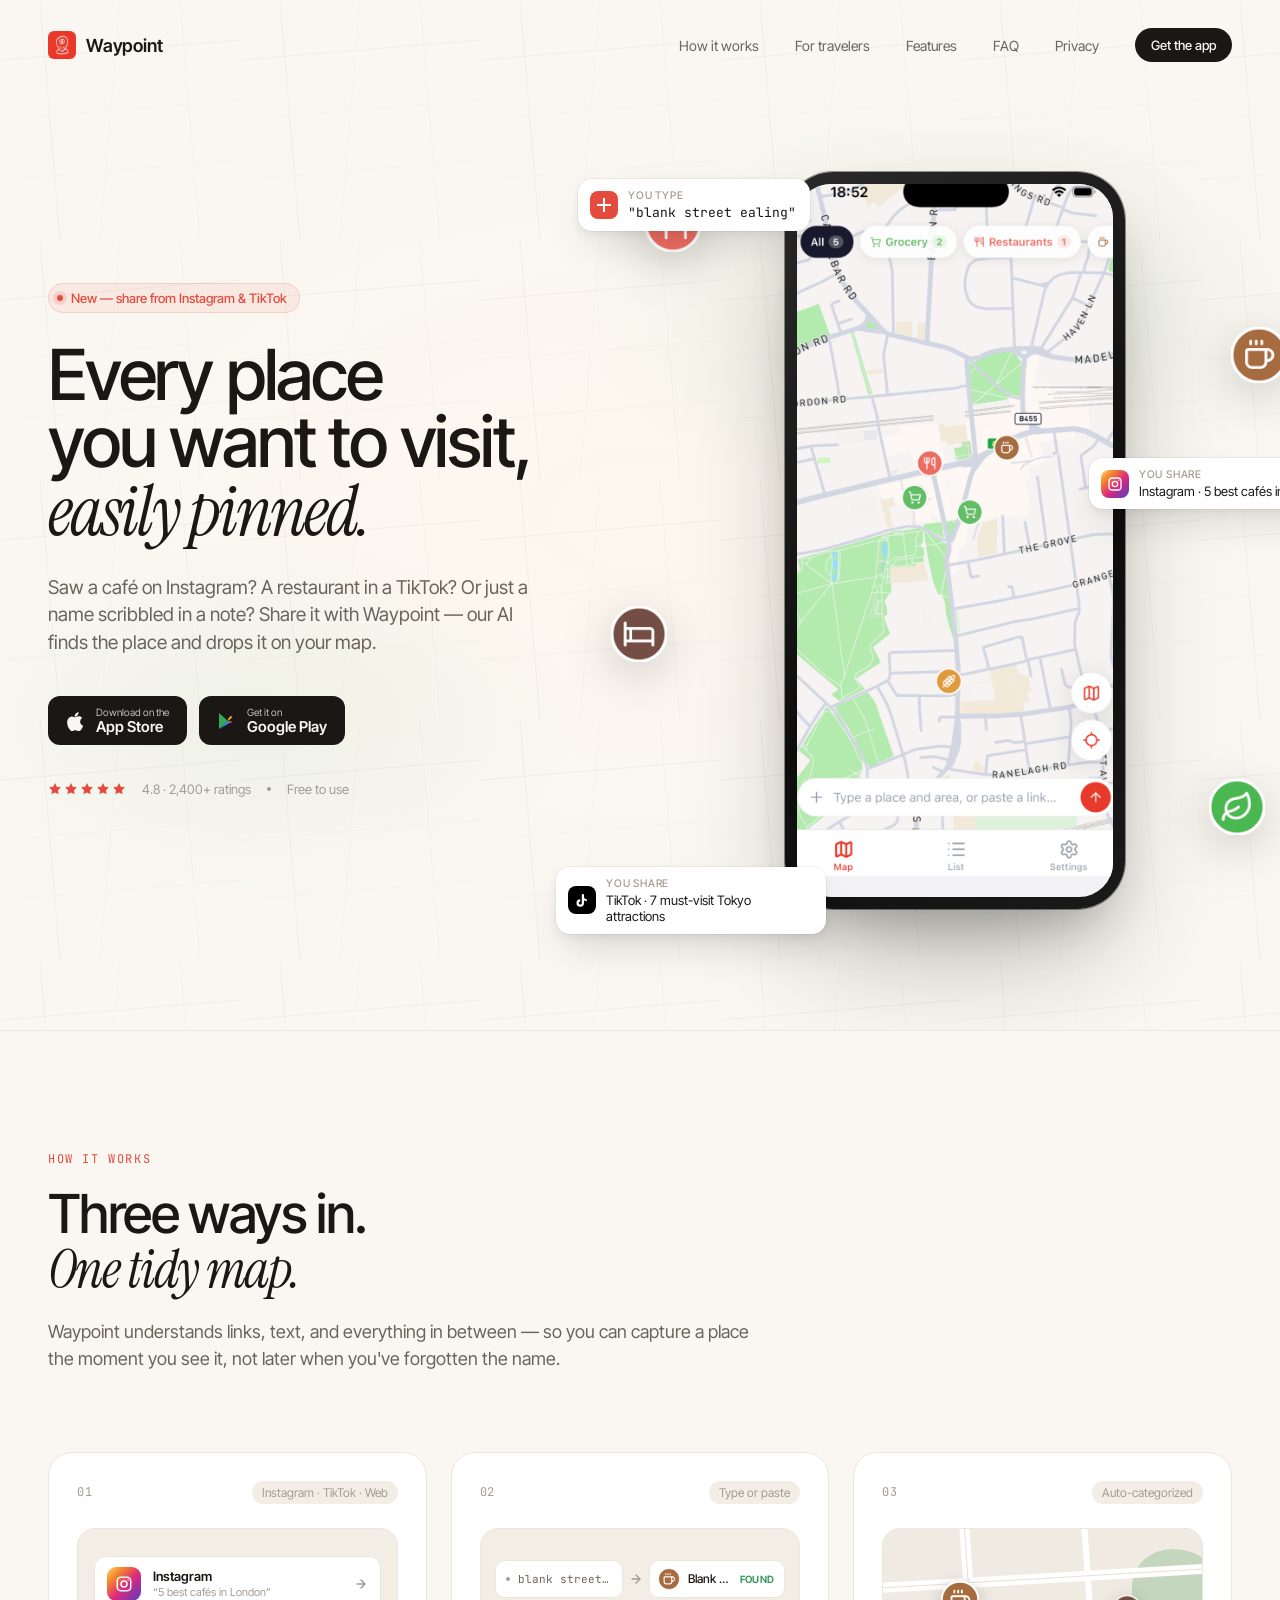
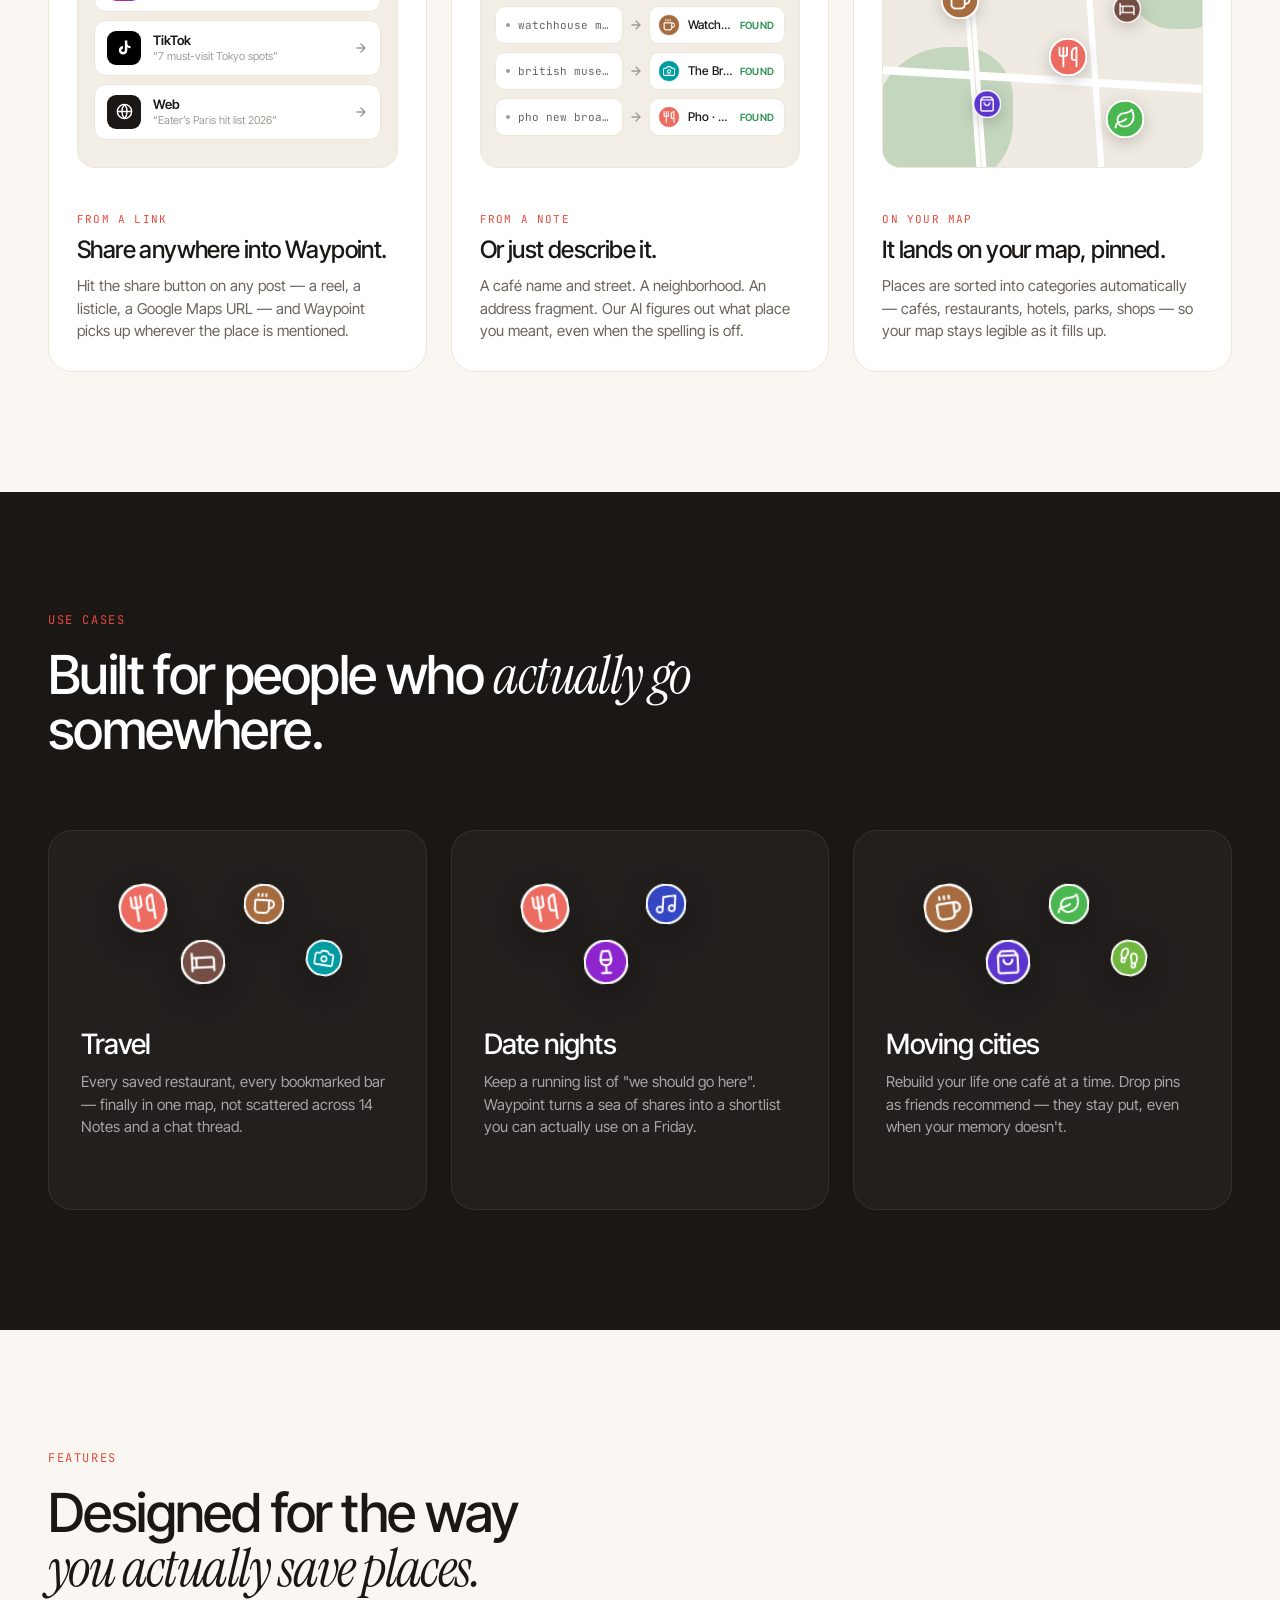
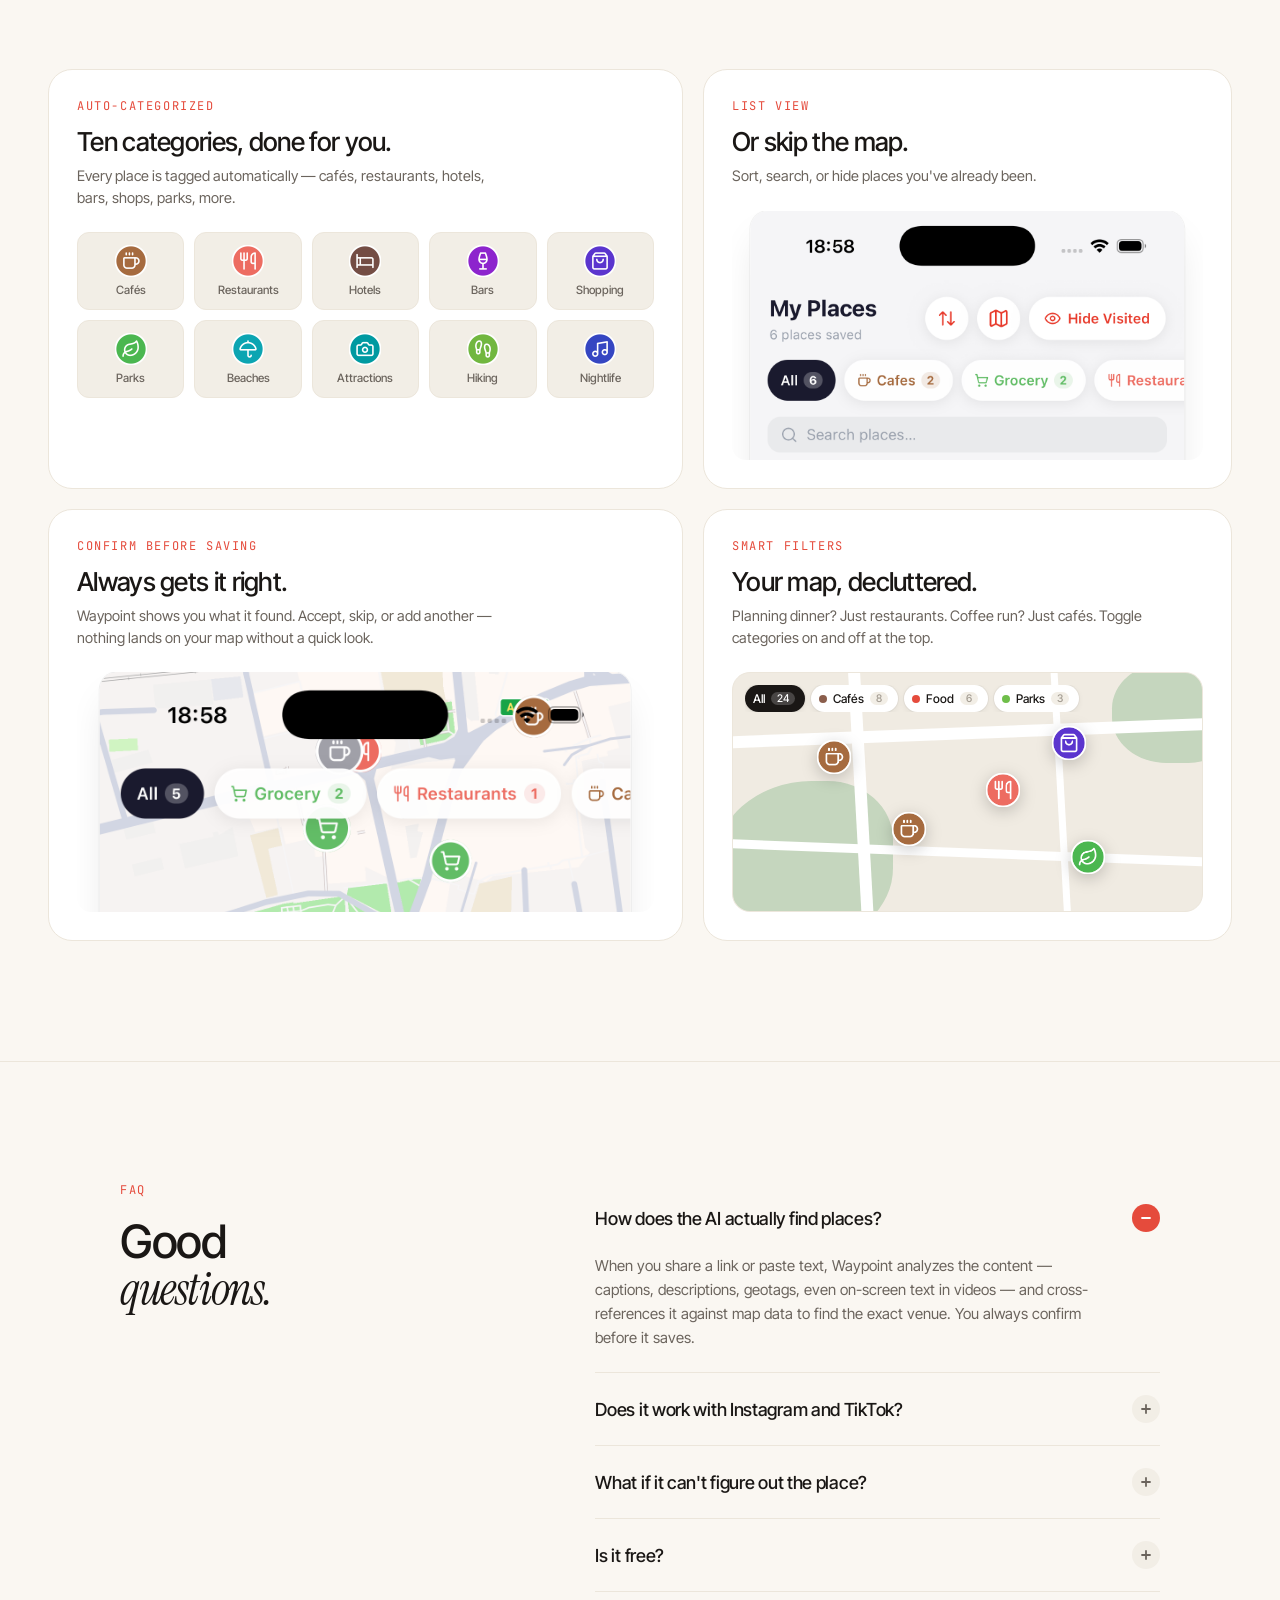
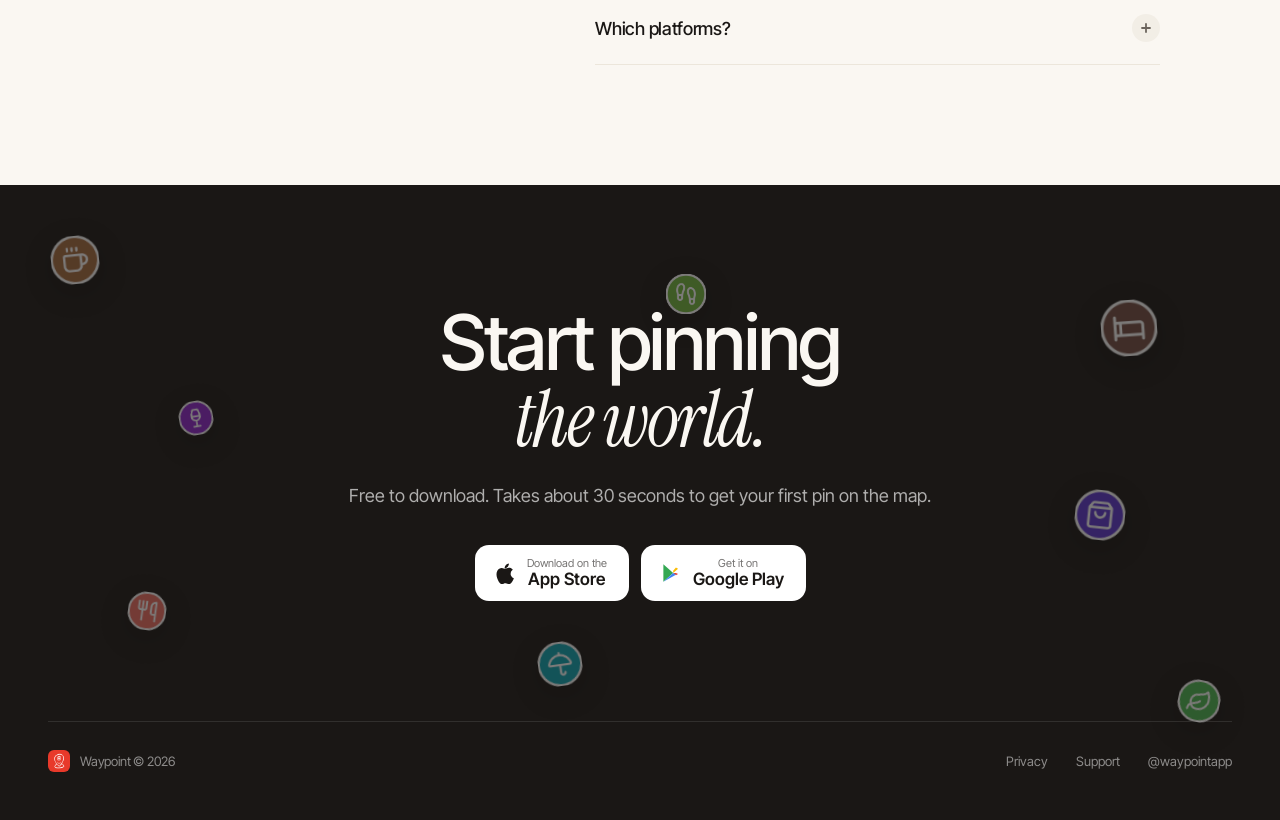
==== index.html @ 32dcdcd2 "Build Waypoint marketing site + privacy policy Static HTML/CSS recreation of the Claude Design mocku" ====
<!doctype html>
<html lang="en">
<head>
<meta charset="utf-8"/>
<meta name="viewport" content="width=device-width, initial-scale=1, viewport-fit=cover"/>
<title>Waypoint — Every place you want to visit, easily pinned.</title>
<meta name="description" content="Saw a café on Instagram? A restaurant in a TikTok? Or just a name in a note? Share it with Waypoint — our AI finds the place and drops it on your map."/>
<link rel="icon" href="/assets/logo.png"/>
<link rel="preconnect" href="https://fonts.googleapis.com">
<link rel="preconnect" href="https://fonts.gstatic.com" crossorigin>
<link href="https://fonts.googleapis.com/css2?family=Inter+Tight:wght@400;500;600;700&family=Instrument+Serif:ital@0;1&family=JetBrains+Mono:wght@400;500&display=swap" rel="stylesheet">
<link rel="stylesheet" href="/styles.css"/>
</head>
<body>

<!-- ══════════════════════ HERO ══════════════════════ -->
<section class="hero">
  <div class="map-backdrop">
    <svg width="100%" height="100%">
      <defs>
        <pattern id="roads" x="0" y="0" width="240" height="240" patternUnits="userSpaceOnUse">
          <path d="M0 60 L240 40" stroke="#c9c2b8" stroke-width="1" fill="none"/>
          <path d="M40 0 L60 240" stroke="#c9c2b8" stroke-width="1" fill="none"/>
          <path d="M0 180 L240 160" stroke="#d4cdc2" stroke-width="0.8" fill="none"/>
          <path d="M180 0 L200 240" stroke="#d4cdc2" stroke-width="0.8" fill="none"/>
          <path d="M0 120 L240 100" stroke="#d4cdc2" stroke-width="0.6" fill="none"/>
          <path d="M120 0 L100 240" stroke="#d4cdc2" stroke-width="0.6" fill="none"/>
        </pattern>
      </defs>
      <rect width="100%" height="100%" fill="url(#roads)"/>
    </svg>
  </div>

  <!-- Nav -->
  <nav class="nav">
    <a class="brand" href="/">
      <img src="/assets/logo.png" alt="Waypoint"/>
      <span>Waypoint</span>
    </a>
    <div class="nav-links">
      <a href="#how">How it works</a>
      <a href="#uses">For travelers</a>
      <a href="#features">Features</a>
      <a href="#faq">FAQ</a>
      <a href="/privacy">Privacy</a>
      <a href="#download" class="nav-cta">Get the app</a>
    </div>
    <a href="#download" class="nav-cta mobile-cta">Get the app</a>
  </nav>

  <!-- Hero content -->
  <div class="hero-grid">
    <!-- Left: headline -->
    <div>
      <div class="badge">
        <span class="pulse"></span>
        New — share from Instagram &amp; TikTok
      </div>
      <h1>
        Every place<br/>
        you want to visit, <span class="serif">easily pinned.</span>
      </h1>
      <p class="lede">
        Saw a café on Instagram? A restaurant in a TikTok? Or just a name scribbled in a note?
        Share it with Waypoint — our AI finds the place and drops it on your map.
      </p>
      <div class="store-btns">
        <a href="#download" class="store-btn">
          <svg width="22" height="22" viewBox="0 0 22 22" fill="currentColor"><path d="M16.2 11.5c0-2.3 1.9-3.4 2-3.4-1.1-1.6-2.8-1.8-3.4-1.8-1.4-.1-2.8.9-3.6.9-.7 0-1.9-.8-3.2-.8-1.6 0-3.1 1-4 2.5-1.7 3-.4 7.4 1.2 9.8.8 1.2 1.8 2.5 3.1 2.4 1.2-.1 1.7-.8 3.2-.8 1.5 0 1.9.8 3.2.8 1.3 0 2.2-1.2 3-2.4.7-1 1.2-2 1.4-2.9-2.1-.8-2.9-3.1-2.9-3.3zm-2.6-6.2c.6-.8 1.1-1.9 1-3-1 0-2.2.7-2.9 1.5-.6.7-1.2 1.8-1 2.9 1.1.1 2.2-.6 2.9-1.4z"/></svg>
          <div class="sb-stack"><span class="sb-top">Download on the</span><span class="sb-main">App Store</span></div>
        </a>
        <a href="#download" class="store-btn">
          <svg width="22" height="22" viewBox="0 0 22 22"><path d="M4 3v16l9-8-9-8z" fill="#34A853"/><path d="M13 11l4.5-4-2-1.1L13 9v2z" fill="#FBBC04"/><path d="M13 11l2.5 2L17.5 12l-2-1-2.5 0z" fill="#EA4335"/><path d="M13 11l-9 8 11.5-6.5L13 11z" fill="#4285F4"/></svg>
          <div class="sb-stack"><span class="sb-top">Get it on</span><span class="sb-main">Google Play</span></div>
        </a>
      </div>
      <div class="rating-row">
        <span class="stars">
          <svg width="14" height="14" viewBox="0 0 14 14"><path d="M7 1l1.8 3.7 4.1.6-3 2.9.7 4.1L7 10.4l-3.6 1.9.7-4.1-3-2.9 4.1-.6L7 1z" fill="var(--primary)"/></svg>
          <svg width="14" height="14" viewBox="0 0 14 14"><path d="M7 1l1.8 3.7 4.1.6-3 2.9.7 4.1L7 10.4l-3.6 1.9.7-4.1-3-2.9 4.1-.6L7 1z" fill="var(--primary)"/></svg>
          <svg width="14" height="14" viewBox="0 0 14 14"><path d="M7 1l1.8 3.7 4.1.6-3 2.9.7 4.1L7 10.4l-3.6 1.9.7-4.1-3-2.9 4.1-.6L7 1z" fill="var(--primary)"/></svg>
          <svg width="14" height="14" viewBox="0 0 14 14"><path d="M7 1l1.8 3.7 4.1.6-3 2.9.7 4.1L7 10.4l-3.6 1.9.7-4.1-3-2.9 4.1-.6L7 1z" fill="var(--primary)"/></svg>
          <svg width="14" height="14" viewBox="0 0 14 14"><path d="M7 1l1.8 3.7 4.1.6-3 2.9.7 4.1L7 10.4l-3.6 1.9.7-4.1-3-2.9 4.1-.6L7 1z" fill="var(--primary)"/></svg>
        </span>
        <span>4.8 · 2,400+ ratings</span>
        <span class="dot"></span>
        <span>Free to use</span>
      </div>
    </div>

    <!-- Right: phone -->
    <div class="hero-phone-wrap">
      <!-- Floating markers -->
      <div class="float-pin" style="top:8%; left:-6%; animation: floatPin 6s ease-in-out 0s infinite;"><img src="/assets/markers/marker_restaurant.png" alt=""/></div>
      <div class="float-pin" style="top:24%; right:-10%; animation: floatPin 6s ease-in-out 0.4s infinite;"><img src="/assets/markers/marker_cafe.png" alt=""/></div>
      <div class="float-pin" style="top:58%; left:-12%; animation: floatPin 6s ease-in-out 0.8s infinite;"><img src="/assets/markers/marker_hotel.png" alt=""/></div>
      <div class="float-pin" style="bottom:14%; right:-6%; animation: floatPin 6s ease-in-out 1.2s infinite;"><img src="/assets/markers/marker_park.png" alt=""/></div>

      <!-- Phone -->
      <div class="phone" style="width:340px; height:737px;">
        <div class="phone-screen">
          <img src="/assets/app_map.png" alt="Waypoint map screen"/>
        </div>
      </div>

      <!-- Input callouts -->
      <div class="input-callout mono input-callout-type" style="top:6%; left:-18%;">
        <div class="callout-icon ic-type">
          <svg width="14" height="14" viewBox="0 0 14 14"><path d="M7 0v14M0 7h14" stroke="#fff" stroke-width="2"/></svg>
        </div>
        <div>
          <div class="callout-label">You type</div>
          <div class="callout-text">"blank street ealing"</div>
        </div>
      </div>

      <div class="input-callout input-callout-instagram" style="top:40%; right:-20%;">
        <div class="callout-icon ic-instagram">
          <svg width="16" height="16" viewBox="0 0 24 24" fill="none" stroke="#fff" stroke-width="2"><rect x="3" y="3" width="18" height="18" rx="5"/><circle cx="12" cy="12" r="4"/><circle cx="17.5" cy="6.5" r="1" fill="#fff" stroke="none"/></svg>
        </div>
        <div>
          <div class="callout-label">You share</div>
          <div class="callout-text">Instagram · 5 best cafés in London</div>
        </div>
      </div>

      <div class="input-callout input-callout-tiktok" style="bottom:2%; left:-22%;">
        <div class="callout-icon ic-tiktok">
          <svg width="15" height="15" viewBox="0 0 24 24"><path d="M16 2v3.5a4.5 4.5 0 004.5 4.5V13a7.5 7.5 0 01-4.5-1.5V16a6 6 0 11-6-6v3.5a2.5 2.5 0 102.5 2.5V2H16z" fill="#fff"/></svg>
        </div>
        <div>
          <div class="callout-label">You share</div>
          <div class="callout-text">TikTok · 7 must-visit Tokyo attractions</div>
        </div>
      </div>
    </div>
  </div>
</section>

<!-- ══════════════════════ HOW IT WORKS ══════════════════════ -->
<section id="how" class="section-pad" style="border-top:1px solid var(--line);">
  <div class="section-inner">
    <div class="section-head">
      <div class="eyebrow">How it works</div>
      <h2 class="section-h2">Three ways in.<br/><span class="serif">One tidy map.</span></h2>
      <p class="section-sub">Waypoint understands links, text, and everything in between — so you can capture a place the moment you see it, not later when you've forgotten the name.</p>
    </div>

    <div class="grid-3" style="margin-top:80px;">
      <!-- Step 1: share -->
      <div class="step-card">
        <div class="step-top">
          <span class="step-n">01</span>
          <span class="step-tag">Instagram · TikTok · Web</span>
        </div>
        <div class="step-visual">
          <div class="visual-box">
            <div class="share-row">
              <div class="share-icon ic-instagram"><svg width="18" height="18" viewBox="0 0 24 24" fill="none" stroke="#fff" stroke-width="2"><rect x="3" y="3" width="18" height="18" rx="5"/><circle cx="12" cy="12" r="4"/><circle cx="17.5" cy="6.5" r="1" fill="#fff" stroke="none"/></svg></div>
              <div style="flex:1; min-width:0;"><div class="share-name">Instagram</div><div class="share-sub">“5 best cafés in London”</div></div>
              <svg width="14" height="14" viewBox="0 0 14 14" fill="none"><path d="M3 7h8M7 3l4 4-4 4" stroke="var(--ink-3)" stroke-width="1.5" stroke-linecap="round" stroke-linejoin="round"/></svg>
            </div>
            <div class="share-row">
              <div class="share-icon ic-tiktok"><svg width="17" height="17" viewBox="0 0 24 24"><path d="M16 2v3.5a4.5 4.5 0 004.5 4.5V13a7.5 7.5 0 01-4.5-1.5V16a6 6 0 11-6-6v3.5a2.5 2.5 0 102.5 2.5V2H16z" fill="#fff"/></svg></div>
              <div style="flex:1; min-width:0;"><div class="share-name">TikTok</div><div class="share-sub">“7 must-visit Tokyo spots”</div></div>
              <svg width="14" height="14" viewBox="0 0 14 14" fill="none"><path d="M3 7h8M7 3l4 4-4 4" stroke="var(--ink-3)" stroke-width="1.5" stroke-linecap="round" stroke-linejoin="round"/></svg>
            </div>
            <div class="share-row">
              <div class="share-icon ic-web"><svg width="19" height="19" viewBox="0 0 24 24" fill="none" stroke="#fff" stroke-width="1.8"><circle cx="12" cy="12" r="9"/><path d="M3 12h18M12 3a14 14 0 010 18M12 3a14 14 0 000 18"/></svg></div>
              <div style="flex:1; min-width:0;"><div class="share-name">Web</div><div class="share-sub">“Eater’s Paris hit list 2026”</div></div>
              <svg width="14" height="14" viewBox="0 0 14 14" fill="none"><path d="M3 7h8M7 3l4 4-4 4" stroke="var(--ink-3)" stroke-width="1.5" stroke-linecap="round" stroke-linejoin="round"/></svg>
            </div>
          </div>
        </div>
        <div class="step-body">
          <div class="step-label">From a link</div>
          <h3>Share anywhere into Waypoint.</h3>
          <p>Hit the share button on any post — a reel, a listicle, a Google Maps URL — and Waypoint picks up wherever the place is mentioned.</p>
        </div>
      </div>

      <!-- Step 2: type -->
      <div class="step-card">
        <div class="step-top">
          <span class="step-n">02</span>
          <span class="step-tag">Type or paste</span>
        </div>
        <div class="step-visual">
          <div class="visual-box type-box">
            <div class="type-row">
              <div class="type-in"><span class="mini-dot"></span><span>blank street ealing</span></div>
              <div class="type-arrow"><svg width="10" height="10" viewBox="0 0 10 10"><path d="M1 5h8M5 1l4 4-4 4" stroke="currentColor" stroke-width="1.4" fill="none" stroke-linecap="round"/></svg></div>
              <div class="type-found"><img src="/assets/markers/marker_cafe.png" alt=""/><div class="match">Blank Street Coffee</div><span class="found-tag">Found</span></div>
            </div>
            <div class="type-row">
              <div class="type-in"><span class="mini-dot"></span><span>watchhouse mayfair</span></div>
              <div class="type-arrow"><svg width="10" height="10" viewBox="0 0 10 10"><path d="M1 5h8M5 1l4 4-4 4" stroke="currentColor" stroke-width="1.4" fill="none" stroke-linecap="round"/></svg></div>
              <div class="type-found"><img src="/assets/markers/marker_cafe.png" alt=""/><div class="match">Watchhouse · Mayfair</div><span class="found-tag">Found</span></div>
            </div>
            <div class="type-row">
              <div class="type-in"><span class="mini-dot"></span><span>british museum</span></div>
              <div class="type-arrow"><svg width="10" height="10" viewBox="0 0 10 10"><path d="M1 5h8M5 1l4 4-4 4" stroke="currentColor" stroke-width="1.4" fill="none" stroke-linecap="round"/></svg></div>
              <div class="type-found"><img src="/assets/markers/marker_attraction.png" alt=""/><div class="match">The British Museum</div><span class="found-tag">Found</span></div>
            </div>
            <div class="type-row">
              <div class="type-in"><span class="mini-dot"></span><span>pho new broadway</span></div>
              <div class="type-arrow"><svg width="10" height="10" viewBox="0 0 10 10"><path d="M1 5h8M5 1l4 4-4 4" stroke="currentColor" stroke-width="1.4" fill="none" stroke-linecap="round"/></svg></div>
              <div class="type-found"><img src="/assets/markers/marker_restaurant.png" alt=""/><div class="match">Pho · New Broadway</div><span class="found-tag">Found</span></div>
            </div>
          </div>
        </div>
        <div class="step-body">
          <div class="step-label">From a note</div>
          <h3>Or just describe it.</h3>
          <p>A café name and street. A neighborhood. An address fragment. Our AI figures out what place you meant, even when the spelling is off.</p>
        </div>
      </div>

      <!-- Step 3: map -->
      <div class="step-card">
        <div class="step-top">
          <span class="step-n">03</span>
          <span class="step-tag">Auto-categorized</span>
        </div>
        <div class="step-visual">
          <div class="mini-map">
            <div class="green-a"></div>
            <div class="green-b"></div>
            <svg width="100%" height="100%">
              <path d="M-20 60 L 320 40" stroke="#fff" stroke-width="10"/>
              <path d="M80 -20 L 100 260" stroke="#fff" stroke-width="10"/>
              <path d="M-20 140 L 320 160" stroke="#fff" stroke-width="8"/>
              <path d="M200 -20 L 220 260" stroke="#fff" stroke-width="6"/>
              <path d="M-20 60 L 320 40" stroke="#e8e1d4" stroke-width="1"/>
              <path d="M80 -20 L 100 260" stroke="#e8e1d4" stroke-width="1"/>
            </svg>
            <img class="pin" src="/assets/markers/marker_cafe.png" alt="" style="top:22%; left:18%; width:38px; height:38px;"/>
            <img class="pin" src="/assets/markers/marker_restaurant.png" alt="" style="top:46%; left:52%; width:38px; height:38px;"/>
            <img class="pin" src="/assets/markers/marker_shopping.png" alt="" style="top:68%; left:28%; width:28px; height:28px;"/>
            <img class="pin" src="/assets/markers/marker_hotel.png" alt="" style="top:28%; left:72%; width:28px; height:28px;"/>
            <img class="pin" src="/assets/markers/marker_park.png" alt="" style="top:72%; left:70%; width:38px; height:38px;"/>
          </div>
        </div>
        <div class="step-body">
          <div class="step-label">On your map</div>
          <h3>It lands on your map, pinned.</h3>
          <p>Places are sorted into categories automatically — cafés, restaurants, hotels, parks, shops — so your map stays legible as it fills up.</p>
        </div>
      </div>
    </div>
  </div>
</section>

<!-- ══════════════════════ USE CASES ══════════════════════ -->
<section id="uses" class="section-pad dark-section">
  <div class="section-inner">
    <div style="max-width:680px;">
      <div class="eyebrow">Use cases</div>
      <h2 class="section-h2">Built for people who <span class="serif">actually go</span> somewhere.</h2>
    </div>

    <div class="grid-3" style="margin-top:72px;">
      <div class="use-card">
        <div class="use-pins">
          <img src="/assets/markers/marker_restaurant.png" alt="" style="top:15%; left:12%; width:48px; height:48px; transform:rotate(-9deg);"/>
          <img src="/assets/markers/marker_hotel.png" alt="" style="top:55%; left:32%; width:44px; height:44px; transform:rotate(-3deg);"/>
          <img src="/assets/markers/marker_cafe.png" alt="" style="top:15%; left:52%; width:40px; height:40px; transform:rotate(3deg);"/>
          <img src="/assets/markers/marker_attraction.png" alt="" style="top:55%; left:72%; width:36px; height:36px; transform:rotate(9deg);"/>
        </div>
        <h3>Travel</h3>
        <p>Every saved restaurant, every bookmarked bar — finally in one map, not scattered across 14 Notes and a chat thread.</p>
      </div>

      <div class="use-card">
        <div class="use-pins">
          <img src="/assets/markers/marker_restaurant.png" alt="" style="top:15%; left:12%; width:48px; height:48px; transform:rotate(-9deg);"/>
          <img src="/assets/markers/marker_bar.png" alt="" style="top:55%; left:32%; width:44px; height:44px; transform:rotate(-3deg);"/>
          <img src="/assets/markers/marker_nightclub.png" alt="" style="top:15%; left:52%; width:40px; height:40px; transform:rotate(3deg);"/>
        </div>
        <h3>Date nights</h3>
        <p>Keep a running list of "we should go here". Waypoint turns a sea of shares into a shortlist you can actually use on a Friday.</p>
      </div>

      <div class="use-card">
        <div class="use-pins">
          <img src="/assets/markers/marker_cafe.png" alt="" style="top:15%; left:12%; width:48px; height:48px; transform:rotate(-9deg);"/>
          <img src="/assets/markers/marker_shopping.png" alt="" style="top:55%; left:32%; width:44px; height:44px; transform:rotate(-3deg);"/>
          <img src="/assets/markers/marker_park.png" alt="" style="top:15%; left:52%; width:40px; height:40px; transform:rotate(3deg);"/>
          <img src="/assets/markers/marker_hiking.png" alt="" style="top:55%; left:72%; width:36px; height:36px; transform:rotate(9deg);"/>
        </div>
        <h3>Moving cities</h3>
        <p>Rebuild your life one café at a time. Drop pins as friends recommend — they stay put, even when your memory doesn't.</p>
      </div>
    </div>
  </div>
</section>

<!-- ══════════════════════ FEATURES ══════════════════════ -->
<section id="features" class="section-pad">
  <div class="section-inner">
    <div class="section-head">
      <div class="eyebrow">Features</div>
      <h2 class="section-h2">Designed for the way<br/><span class="serif">you actually save places.</span></h2>
    </div>

    <div class="grid-2" style="margin-top:72px;">
      <!-- Categories -->
      <div class="feature-tile">
        <div class="eyebrow">Auto-categorized</div>
        <h3>Ten categories, done for you.</h3>
        <p>Every place is tagged automatically — cafés, restaurants, hotels, bars, shops, parks, more.</p>
        <div class="category-grid">
          <div class="cat-cell"><img src="/assets/markers/marker_cafe.png" alt=""/><span>Cafés</span></div>
          <div class="cat-cell"><img src="/assets/markers/marker_restaurant.png" alt=""/><span>Restaurants</span></div>
          <div class="cat-cell"><img src="/assets/markers/marker_hotel.png" alt=""/><span>Hotels</span></div>
          <div class="cat-cell"><img src="/assets/markers/marker_bar.png" alt=""/><span>Bars</span></div>
          <div class="cat-cell"><img src="/assets/markers/marker_shopping.png" alt=""/><span>Shopping</span></div>
          <div class="cat-cell"><img src="/assets/markers/marker_park.png" alt=""/><span>Parks</span></div>
          <div class="cat-cell"><img src="/assets/markers/marker_beach.png" alt=""/><span>Beaches</span></div>
          <div class="cat-cell"><img src="/assets/markers/marker_attraction.png" alt=""/><span>Attractions</span></div>
          <div class="cat-cell"><img src="/assets/markers/marker_hiking.png" alt=""/><span>Hiking</span></div>
          <div class="cat-cell"><img src="/assets/markers/marker_nightclub.png" alt=""/><span>Nightlife</span></div>
        </div>
      </div>

      <!-- List view -->
      <div class="feature-tile">
        <div class="eyebrow">List view</div>
        <h3>Or skip the map.</h3>
        <p>Sort, search, or hide places you've already been.</p>
        <div class="shot-wrap"><img src="/assets/app_list.png" alt="Waypoint list view"/></div>
      </div>

      <!-- Results -->
      <div class="feature-tile">
        <div class="eyebrow">Confirm before saving</div>
        <h3>Always gets it right.</h3>
        <p>Waypoint shows you what it found. Accept, skip, or add another — nothing lands on your map without a quick look.</p>
        <div class="shot-wrap"><img src="/assets/app_results.png" alt="Waypoint results confirmation"/></div>
      </div>

      <!-- Filters on map -->
      <div class="feature-tile">
        <div class="eyebrow">Smart filters</div>
        <h3>Your map, decluttered.</h3>
        <p>Planning dinner? Just restaurants. Coffee run? Just cafés. Toggle categories on and off at the top.</p>
        <div class="filter-map">
          <div class="green-a"></div>
          <div class="green-b"></div>
          <svg width="100%" height="100%">
            <path d="M-20 70 L 500 50" stroke="#fff" stroke-width="12"/>
            <path d="M120 -20 L 140 340" stroke="#fff" stroke-width="12"/>
            <path d="M-20 170 L 500 190" stroke="#fff" stroke-width="9"/>
            <path d="M320 -20 L 340 340" stroke="#fff" stroke-width="7"/>
          </svg>
          <img class="pin" src="/assets/markers/marker_cafe.png" alt="" style="top:28%; left:18%;"/>
          <img class="pin" src="/assets/markers/marker_restaurant.png" alt="" style="top:42%; left:54%;"/>
          <img class="pin" src="/assets/markers/marker_cafe.png" alt="" style="top:58%; left:34%;"/>
          <img class="pin" src="/assets/markers/marker_park.png" alt="" style="top:70%; left:72%;"/>
          <img class="pin" src="/assets/markers/marker_shopping.png" alt="" style="top:22%; left:68%;"/>
          <div class="filter-chips">
            <div class="chip active"><span>All</span><span class="count">24</span></div>
            <div class="chip"><span class="swatch" style="background:#8B5E4C;"></span><span>Cafés</span><span class="count">8</span></div>
            <div class="chip"><span class="swatch" style="background:#E54B3C;"></span><span>Food</span><span class="count">6</span></div>
            <div class="chip"><span class="swatch" style="background:#6FBE4A;"></span><span>Parks</span><span class="count">3</span></div>
          </div>
        </div>
      </div>
    </div>
  </div>
</section>

<!-- ══════════════════════ FAQ ══════════════════════ -->
<section id="faq" class="section-pad" style="border-top:1px solid var(--line);">
  <div class="faq-grid">
    <div>
      <div class="eyebrow">FAQ</div>
      <h2 class="section-h2">Good<br/><span class="serif">questions.</span></h2>
    </div>
    <div>
      <div class="faq-item open">
        <button class="faq-q">
          <span>How does the AI actually find places?</span>
          <span class="faq-toggle"><svg width="12" height="12" viewBox="0 0 12 12"><path d="M2 6h8" stroke="currentColor" stroke-width="1.8" stroke-linecap="round"/><path class="plus-v" d="M6 2v8" stroke="currentColor" stroke-width="1.8" stroke-linecap="round"/></svg></span>
        </button>
        <p class="faq-a">When you share a link or paste text, Waypoint analyzes the content — captions, descriptions, geotags, even on-screen text in videos — and cross-references it against map data to find the exact venue. You always confirm before it saves.</p>
      </div>
      <div class="faq-item">
        <button class="faq-q">
          <span>Does it work with Instagram and TikTok?</span>
          <span class="faq-toggle"><svg width="12" height="12" viewBox="0 0 12 12"><path d="M2 6h8" stroke="currentColor" stroke-width="1.8" stroke-linecap="round"/><path class="plus-v" d="M6 2v8" stroke="currentColor" stroke-width="1.8" stroke-linecap="round"/></svg></span>
        </button>
        <p class="faq-a">Yes. Share any post, reel, or TikTok directly into Waypoint from the native share sheet. We also support Google Maps links, Apple Maps links, and plain web URLs.</p>
      </div>
      <div class="faq-item">
        <button class="faq-q">
          <span>What if it can't figure out the place?</span>
          <span class="faq-toggle"><svg width="12" height="12" viewBox="0 0 12 12"><path d="M2 6h8" stroke="currentColor" stroke-width="1.8" stroke-linecap="round"/><path class="plus-v" d="M6 2v8" stroke="currentColor" stroke-width="1.8" stroke-linecap="round"/></svg></span>
        </button>
        <p class="faq-a">If Waypoint isn't sure, it'll show you its best guesses side by side — you pick the right one, or add a hint (neighborhood, city) and try again.</p>
      </div>
      <div class="faq-item">
        <button class="faq-q">
          <span>Is it free?</span>
          <span class="faq-toggle"><svg width="12" height="12" viewBox="0 0 12 12"><path d="M2 6h8" stroke="currentColor" stroke-width="1.8" stroke-linecap="round"/><path class="plus-v" d="M6 2v8" stroke="currentColor" stroke-width="1.8" stroke-linecap="round"/></svg></span>
        </button>
        <p class="faq-a">Waypoint is free for unlimited saved places. A Pro plan is coming for power users who want collaboration, trip planning, and offline access.</p>
      </div>
      <div class="faq-item">
        <button class="faq-q">
          <span>Which platforms?</span>
          <span class="faq-toggle"><svg width="12" height="12" viewBox="0 0 12 12"><path d="M2 6h8" stroke="currentColor" stroke-width="1.8" stroke-linecap="round"/><path class="plus-v" d="M6 2v8" stroke="currentColor" stroke-width="1.8" stroke-linecap="round"/></svg></span>
        </button>
        <p class="faq-a">iOS today, Android next. Waypoint syncs to iCloud so your places follow you between devices.</p>
      </div>
    </div>
  </div>
</section>

<!-- ══════════════════════ FOOTER CTA ══════════════════════ -->
<section id="download" class="footer-cta">
  <div class="pin-shower">
    <img src="/assets/markers/marker_cafe.png" alt="" style="top:8%; left:4%; width:48px; height:48px; opacity:0.85; transform:rotate(-6deg);"/>
    <img src="/assets/markers/marker_restaurant.png" alt="" style="top:64%; left:10%; width:38px; height:38px; opacity:0.85; transform:rotate(8deg);"/>
    <img src="/assets/markers/marker_hotel.png" alt="" style="top:18%; left:86%; width:56px; height:56px; opacity:0.85; transform:rotate(-4deg);"/>
    <img src="/assets/markers/marker_park.png" alt="" style="top:78%; left:92%; width:42px; height:42px; opacity:0.85; transform:rotate(12deg);"/>
    <img src="/assets/markers/marker_bar.png" alt="" style="top:34%; left:14%; width:34px; height:34px; opacity:0.85; transform:rotate(-10deg);"/>
    <img src="/assets/markers/marker_shopping.png" alt="" style="top:48%; left:84%; width:50px; height:50px; opacity:0.85; transform:rotate(6deg);"/>
    <img src="/assets/markers/marker_hiking.png" alt="" style="top:14%; left:52%; width:40px; height:40px; opacity:0.85; transform:rotate(0deg);"/>
    <img src="/assets/markers/marker_beach.png" alt="" style="top:72%; left:42%; width:44px; height:44px; opacity:0.85; transform:rotate(-8deg);"/>
  </div>

  <div class="footer-cta-inner">
    <h2 class="footer-h2">Start pinning<br/><span class="serif">the world.</span></h2>
    <p>Free to download. Takes about 30 seconds to get your first pin on the map.</p>
    <div class="store-btns">
      <a href="#" class="store-btn light">
        <svg width="24" height="24" viewBox="0 0 22 22" fill="currentColor"><path d="M16.2 11.5c0-2.3 1.9-3.4 2-3.4-1.1-1.6-2.8-1.8-3.4-1.8-1.4-.1-2.8.9-3.6.9-.7 0-1.9-.8-3.2-.8-1.6 0-3.1 1-4 2.5-1.7 3-.4 7.4 1.2 9.8.8 1.2 1.8 2.5 3.1 2.4 1.2-.1 1.7-.8 3.2-.8 1.5 0 1.9.8 3.2.8 1.3 0 2.2-1.2 3-2.4.7-1 1.2-2 1.4-2.9-2.1-.8-2.9-3.1-2.9-3.3zm-2.6-6.2c.6-.8 1.1-1.9 1-3-1 0-2.2.7-2.9 1.5-.6.7-1.2 1.8-1 2.9 1.1.1 2.2-.6 2.9-1.4z"/></svg>
        <div class="sb-stack"><span class="sb-top">Download on the</span><span class="sb-main">App Store</span></div>
      </a>
      <a href="#" class="store-btn light">
        <svg width="24" height="24" viewBox="0 0 22 22"><path d="M4 3v16l9-8-9-8z" fill="#34A853"/><path d="M13 11l4.5-4-2-1.1L13 9v2z" fill="#FBBC04"/><path d="M13 11l2.5 2L17.5 12l-2-1-2.5 0z" fill="#EA4335"/><path d="M13 11l-9 8 11.5-6.5L13 11z" fill="#4285F4"/></svg>
        <div class="sb-stack"><span class="sb-top">Get it on</span><span class="sb-main">Google Play</span></div>
      </a>
    </div>
  </div>

  <div class="footer-bottom">
    <a class="brand" href="/" style="color:inherit;">
      <img src="/assets/logo.png" alt="Waypoint"/>
      <span>Waypoint © 2026</span>
    </a>
    <div class="footer-links">
      <a href="/privacy">Privacy</a>
      <a href="mailto:hello@waypointmap.co">Support</a>
      <a href="https://instagram.com/waypointapp">@waypointapp</a>
    </div>
  </div>
</section>

<script>
  // FAQ accordion — toggle the .open class on the clicked item.
  document.querySelectorAll('.faq-q').forEach(function (btn) {
    btn.addEventListener('click', function () {
      btn.closest('.faq-item').classList.toggle('open');
    });
  });
</script>
</body>
</html>
---- styles.css ----
/* ============================================================
   Waypoint — shared styles
   Design tokens, layout, components, responsive layer.
   ============================================================ */

:root {
  --bg: #FAF7F2;
  --bg-soft: #F2EEE6;
  --ink: #1A1715;
  --ink-2: #6B645D;
  --ink-3: #A39C92;
  --line: #ECE6DB;
  --primary: #E54B3C;

  --font-ui: 'Inter Tight', -apple-system, system-ui, sans-serif;
  --font-serif: 'Instrument Serif', serif;
  --font-mono: 'JetBrains Mono', ui-monospace, monospace;
}

* { box-sizing: border-box; }

html, body {
  margin: 0;
  padding: 0;
  background: var(--bg);
  color: var(--ink);
}

body {
  font-family: var(--font-ui);
  -webkit-font-smoothing: antialiased;
  -moz-osx-font-smoothing: grayscale;
}

a { color: inherit; }
a:hover { opacity: 0.7; }

::selection { background: var(--primary); color: #fff; }

@keyframes floatPin {
  0%, 100% { transform: translateY(0); }
  50%      { transform: translateY(-8px); }
}

.serif {
  font-family: var(--font-serif);
  font-style: italic;
  font-weight: 400;
}

/* ── Nav ───────────────────────────────────── */
.nav {
  position: relative;
  z-index: 10;
  display: flex;
  align-items: center;
  justify-content: space-between;
  padding: 28px 48px;
  max-width: 1440px;
  margin: 0 auto;
}
.brand {
  display: flex;
  align-items: center;
  gap: 10px;
  text-decoration: none;
}
.brand img { width: 28px; height: 28px; border-radius: 6px; display: block; }
.brand span { font-weight: 600; font-size: 18px; letter-spacing: -0.2px; }
.nav-links {
  display: flex;
  align-items: center;
  gap: 36px;
  font-size: 14px;
  color: var(--ink-2);
}
.nav-links a { text-decoration: none; transition: color 0.15s ease; }
.nav-cta {
  background: var(--ink);
  color: var(--bg);
  padding: 9px 16px;
  border-radius: 999px;
  font-weight: 500;
  text-decoration: none;
  font-size: 13px;
}
.nav-cta:hover { opacity: 0.85; }
.mobile-cta { display: none; }

/* ── Section scaffolding ───────────────────── */
.section-pad { padding: 120px 48px; }
.section-inner { max-width: 1240px; margin: 0 auto; }

.eyebrow {
  font-family: var(--font-mono);
  font-size: 12px;
  text-transform: uppercase;
  letter-spacing: 1.6px;
  color: var(--primary);
  margin-bottom: 20px;
}
.section-head { max-width: 720px; }
.section-h2 {
  margin: 0;
  font-size: clamp(36px, 4.2vw, 60px);
  line-height: 1.02;
  font-weight: 500;
  letter-spacing: -1.6px;
  color: var(--ink);
}
.section-sub {
  margin-top: 20px;
  font-size: 18px;
  line-height: 1.5;
  color: var(--ink-2);
  text-wrap: pretty;
}

.grid-3 { display: grid; grid-template-columns: repeat(3, 1fr); gap: 24px; }
.grid-2 { display: grid; grid-template-columns: 1.2fr 1fr; gap: 20px; }

/* ── Buttons ───────────────────────────────── */
.store-btns { display: flex; gap: 12px; align-items: center; flex-wrap: wrap; }
.store-btn {
  display: flex;
  align-items: center;
  gap: 10px;
  padding: 11px 18px 11px 16px;
  background: var(--ink);
  border-radius: 12px;
  color: var(--bg);
  text-decoration: none;
}
.store-btn .sb-top { font-size: 10px; opacity: 0.75; }
.store-btn .sb-main { font-size: 15px; font-weight: 600; margin-top: 2px; }
.store-btn .sb-stack { display: flex; flex-direction: column; line-height: 1; }

.store-btn.light {
  background: #fff;
  color: var(--ink);
  padding: 13px 22px 13px 18px;
  border-radius: 14px;
}
.store-btn.light .sb-top { font-size: 11px; opacity: 0.6; }
.store-btn.light .sb-main { font-size: 17px; }

.stars { display: flex; gap: 2px; }
.rating-row {
  margin-top: 36px;
  display: flex;
  align-items: center;
  gap: 16px;
  font-size: 13px;
  color: var(--ink-3);
}
.dot { width: 4px; height: 4px; border-radius: 99px; background: var(--ink-3); }

/* ── Hero ──────────────────────────────────── */
.hero {
  position: relative;
  min-height: 100vh;
  overflow: hidden;
  background: var(--bg);
}
.map-backdrop {
  position: absolute;
  inset: 0;
  pointer-events: none;
  background:
    radial-gradient(ellipse 60% 40% at 75% 30%, rgba(200, 220, 195, 0.35) 0%, transparent 50%),
    radial-gradient(ellipse 50% 35% at 20% 70%, rgba(200, 220, 195, 0.25) 0%, transparent 50%),
    radial-gradient(ellipse 80% 60% at 50% 50%, rgba(255, 247, 235, 0.6) 0%, transparent 60%);
}
.map-backdrop svg { position: absolute; inset: 0; opacity: 0.18; }

.hero-grid {
  position: relative;
  z-index: 5;
  max-width: 1440px;
  margin: 0 auto;
  padding: 40px 48px 80px;
  display: grid;
  grid-template-columns: 1.05fr 1fr;
  gap: 48px;
  align-items: center;
}
.badge {
  display: inline-flex;
  align-items: center;
  gap: 8px;
  padding: 6px 12px 6px 8px;
  background: rgba(229, 75, 60, 0.08);
  border: 1px solid rgba(229, 75, 60, 0.18);
  border-radius: 999px;
  font-size: 13px;
  color: var(--primary);
  font-weight: 500;
  margin-bottom: 28px;
}
.badge .pulse {
  width: 6px; height: 6px; border-radius: 99px;
  background: var(--primary);
  box-shadow: 0 0 0 4px rgba(229, 75, 60, 0.15);
}
.hero h1 {
  margin: 0;
  font-size: clamp(44px, 5.5vw, 78px);
  line-height: 0.96;
  font-weight: 500;
  letter-spacing: -2.2px;
  color: var(--ink);
  text-wrap: balance;
}
.hero .lede {
  margin-top: 28px;
  margin-bottom: 40px;
  max-width: 480px;
  font-size: 19px;
  line-height: 1.45;
  color: var(--ink-2);
  text-wrap: pretty;
}
.hero-phone-wrap {
  position: relative;
  display: flex;
  justify-content: center;
  align-items: center;
  min-height: 820px;
}

/* Phone frame */
.phone {
  position: relative;
  flex-shrink: 0;
  border-radius: 48px;
  background: linear-gradient(145deg, #2a2a2a 0%, #0d0d0d 60%, #1a1a1a 100%);
  padding: 12px;
  box-shadow:
    0 60px 120px -30px rgba(26, 23, 21, 0.35),
    0 30px 50px -20px rgba(26, 23, 21, 0.25),
    0 0 0 1px rgba(0, 0, 0, 0.4);
}
.phone-screen {
  width: 100%;
  height: 100%;
  border-radius: 34px;
  overflow: hidden;
  position: relative;
  background: #F2F2F7;
}
.phone-screen img {
  width: 100%;
  height: auto;
  object-fit: contain;
  object-position: top;
  display: block;
}

/* Floating markers around hero phone */
.float-pin {
  position: absolute;
  z-index: 2;
}
.float-pin img {
  width: 56px; height: 56px; display: block;
  filter: drop-shadow(0 12px 24px rgba(0, 0, 0, 0.18));
}

/* Input callouts */
.input-callout {
  position: absolute;
  z-index: 3;
  display: flex;
  align-items: center;
  gap: 10px;
  padding: 10px 14px 10px 12px;
  background: #fff;
  border-radius: 14px;
  box-shadow:
    0 20px 40px -10px rgba(0, 0, 0, 0.15),
    0 4px 10px rgba(0, 0, 0, 0.06),
    0 0 0 1px rgba(0, 0, 0, 0.04);
  font-size: 13px;
  color: var(--ink-2);
  max-width: 270px;
}
.input-callout.mono .callout-text { font-family: var(--font-mono); }
.callout-icon {
  width: 28px; height: 28px; border-radius: 8px;
  display: flex; align-items: center; justify-content: center;
  flex-shrink: 0;
}
.callout-label {
  font-size: 10.5px;
  color: var(--ink-3);
  letter-spacing: 0.8px;
  text-transform: uppercase;
  font-weight: 500;
}
.callout-text { margin-top: 2px; color: var(--ink); font-size: 13px; }

.ic-type { background: var(--primary); }
.ic-instagram { background: linear-gradient(135deg, #feda77 0%, #f58529 25%, #dd2a7b 55%, #8134af 85%, #515bd4 100%); }
.ic-tiktok { background: #000; }
.ic-web { background: var(--ink); }

/* ── How it works ──────────────────────────── */
.step-card {
  background: #fff;
  border: 1px solid var(--line);
  border-radius: 24px;
  padding: 28px;
  display: flex;
  flex-direction: column;
  min-height: 520px;
  position: relative;
  overflow: hidden;
}
.step-top {
  display: flex;
  align-items: center;
  justify-content: space-between;
  margin-bottom: 24px;
}
.step-n { font-family: var(--font-mono); font-size: 12px; color: var(--ink-3); letter-spacing: 0.5px; }
.step-tag {
  font-size: 12px; color: var(--ink-3);
  padding: 4px 10px; border-radius: 99px; background: var(--bg-soft);
}
.step-visual { flex: 0 0 auto; margin-bottom: 28px; height: 240px; position: relative; }
.step-body { margin-top: auto; }
.step-label {
  font-family: var(--font-mono);
  font-size: 11px; text-transform: uppercase;
  letter-spacing: 1.2px; color: var(--primary);
  margin-bottom: 10px;
}
.step-card h3 {
  margin: 0;
  font-size: 24px; line-height: 1.15;
  font-weight: 500; letter-spacing: -0.6px;
  color: var(--ink);
}
.step-card p {
  margin-top: 12px; margin-bottom: 0;
  font-size: 15px; line-height: 1.5;
  color: var(--ink-2);
}

/* Visual: share list */
.visual-box {
  position: relative; width: 100%; height: 100%;
  background: var(--bg-soft);
  border-radius: 18px;
  overflow: hidden;
  border: 1px solid var(--line);
  padding: 16px;
  display: flex; flex-direction: column; gap: 8px;
  justify-content: center;
}
.share-row {
  display: flex; align-items: center; gap: 12px;
  padding: 10px 12px;
  background: #fff;
  border: 1px solid var(--line);
  border-radius: 12px;
}
.share-icon {
  width: 34px; height: 34px; border-radius: 9px; flex-shrink: 0;
  display: flex; align-items: center; justify-content: center;
}
.share-name { font-size: 13px; font-weight: 600; color: var(--ink); }
.share-sub { font-size: 11px; color: var(--ink-3); margin-top: 1px; }

/* Visual: type rows */
.type-box { padding: 14px; }
.type-row { display: flex; align-items: stretch; gap: 8px; }
.type-in {
  flex: 1; min-width: 0;
  padding: 8px 10px;
  background: #fff;
  border: 1px solid var(--line);
  border-radius: 10px;
  display: flex; align-items: center; gap: 8px;
  font-family: var(--font-mono);
  font-size: 11px; color: var(--ink-2);
  overflow: hidden; white-space: nowrap; text-overflow: ellipsis;
}
.type-in .mini-dot { width: 4px; height: 4px; border-radius: 99px; background: var(--ink-3); flex-shrink: 0; }
.type-in span { overflow: hidden; text-overflow: ellipsis; }
.type-arrow { display: flex; align-items: center; color: var(--ink-3); }
.type-found {
  flex: 1.1; min-width: 0;
  padding: 7px 10px 7px 8px;
  background: #fff;
  border: 1px solid var(--line);
  border-radius: 10px;
  display: flex; align-items: center; gap: 8px;
  overflow: hidden;
}
.type-found img { width: 22px; height: 22px; flex-shrink: 0; }
.type-found .match {
  flex: 1; min-width: 0;
  font-size: 12px; font-weight: 500; color: var(--ink);
  overflow: hidden; text-overflow: ellipsis; white-space: nowrap;
}
.found-tag {
  font-size: 10px; color: #2B9353; font-weight: 600;
  letter-spacing: 0.3px; text-transform: uppercase; flex-shrink: 0;
}

/* Visual: mini map */
.mini-map {
  position: relative; width: 100%; height: 100%;
  background: #f0ebe2;
  border-radius: 18px;
  overflow: hidden;
  border: 1px solid var(--line);
}
.mini-map .green-a { position: absolute; bottom: -20px; left: -10px; width: 140px; height: 140px; background: #c5d6be; border-radius: 60% 40% 50% 50%; }
.mini-map .green-b { position: absolute; top: 20px; right: -20px; width: 90px; height: 80px; background: #c5d6be; border-radius: 50% 60% 40% 50%; }
.mini-map svg { position: absolute; inset: 0; }
.mini-map .pin { position: absolute; filter: drop-shadow(0 4px 8px rgba(0, 0, 0, 0.2)); }

/* ── Use cases (dark) ──────────────────────── */
.dark-section { background: var(--ink); color: var(--bg); }
.dark-section .eyebrow { color: var(--primary); }
.dark-section .section-h2 { color: #fff; }
.use-card {
  background: rgba(255, 255, 255, 0.035);
  border: 1px solid rgba(255, 255, 255, 0.08);
  border-radius: 24px;
  padding: 32px;
  position: relative;
  overflow: hidden;
  min-height: 380px;
  display: flex;
  flex-direction: column;
}
.use-pins { position: relative; height: 140px; margin-bottom: 24px; }
.use-pins img { position: absolute; filter: drop-shadow(0 10px 20px rgba(0, 0, 0, 0.4)); }
.use-card h3 { margin: 0; font-size: 28px; font-weight: 500; letter-spacing: -0.8px; color: #fff; }
.use-card p { margin-top: 10px; margin-bottom: 0; font-size: 15px; line-height: 1.5; color: rgba(255, 255, 255, 0.6); text-wrap: pretty; }

/* ── Features ──────────────────────────────── */
.feature-tile {
  background: #fff;
  border: 1px solid var(--line);
  border-radius: 24px;
  padding: 28px;
  display: flex;
  flex-direction: column;
  min-height: 420px;
}
.feature-tile .eyebrow { margin-bottom: 12px; }
.feature-tile h3 { margin: 0; font-size: 26px; font-weight: 500; letter-spacing: -0.7px; color: var(--ink); }
.feature-tile > p { margin-top: 8px; margin-bottom: 0; font-size: 14.5px; line-height: 1.5; color: var(--ink-2); max-width: 420px; }

.category-grid { margin-top: 24px; display: grid; grid-template-columns: repeat(5, 1fr); gap: 10px; }
.cat-cell {
  display: flex; flex-direction: column; align-items: center; gap: 6px;
  padding: 12px 6px;
  background: var(--bg-soft);
  border-radius: 12px;
  border: 1px solid var(--line);
}
.cat-cell img { width: 32px; height: 32px; }
.cat-cell span { font-size: 11.5px; color: var(--ink-2); font-weight: 500; }

.shot-wrap { margin-top: 24px; position: relative; flex: 1; overflow: hidden; border-radius: 14px; }
.shot-wrap img {
  position: absolute; top: 0; left: 50%; transform: translateX(-50%);
  width: 92%; border-radius: 18px;
  box-shadow: 0 20px 40px -10px rgba(0, 0, 0, 0.12), 0 0 0 1px rgba(0, 0, 0, 0.05);
}

.filter-map {
  margin-top: 24px; flex: 1; min-height: 240px;
  position: relative; border-radius: 18px; overflow: hidden;
  background: #f0ebe2;
  border: 1px solid var(--line);
}
.filter-map .green-a { position: absolute; bottom: -30px; left: -20px; width: 180px; height: 160px; background: #c5d6be; border-radius: 60% 40% 50% 50%; }
.filter-map .green-b { position: absolute; top: -10px; right: -30px; width: 120px; height: 100px; background: #c5d6be; border-radius: 50% 60% 40% 50%; }
.filter-map svg { position: absolute; inset: 0; }
.filter-map .pin { position: absolute; width: 34px; height: 34px; filter: drop-shadow(0 4px 8px rgba(0, 0, 0, 0.2)); }
.filter-chips {
  position: absolute; top: 12px; left: 12px; right: 12px;
  display: flex; gap: 6px; flex-wrap: nowrap; overflow: hidden;
}
.chip {
  display: inline-flex; align-items: center; gap: 6px;
  padding: 6px 10px 6px 8px;
  background: #fff; color: var(--ink);
  border-radius: 99px;
  font-size: 12px; font-weight: 500;
  box-shadow: 0 2px 6px rgba(0, 0, 0, 0.06), 0 0 0 1px rgba(0, 0, 0, 0.04);
  flex-shrink: 0;
}
.chip.active { background: var(--ink); color: #fff; }
.chip .swatch { width: 8px; height: 8px; border-radius: 99px; }
.chip .count { padding: 0 6px; border-radius: 99px; background: var(--bg-soft); font-size: 10.5px; color: var(--ink-3); }
.chip.active .count { background: rgba(255, 255, 255, 0.2); color: #fff; }

/* ── FAQ ───────────────────────────────────── */
.faq-grid { max-width: 1040px; margin: 0 auto; display: grid; grid-template-columns: 1fr 1.4fr; gap: 72px; }
.faq-grid .section-h2 { font-size: clamp(34px, 3.6vw, 52px); letter-spacing: -1.4px; }
.faq-item { border-bottom: 1px solid var(--line); }
.faq-q {
  width: 100%; background: none; border: none; text-align: left;
  padding: 22px 0;
  display: flex; align-items: center; justify-content: space-between;
  cursor: pointer;
  font-family: var(--font-ui);
  font-size: 18px; font-weight: 500;
  color: var(--ink); letter-spacing: -0.3px;
}
.faq-toggle {
  width: 28px; height: 28px; border-radius: 99px;
  background: var(--bg-soft); color: var(--ink-2);
  display: flex; align-items: center; justify-content: center;
  transition: all 0.2s ease; flex-shrink: 0; margin-left: 16px;
}
.faq-item.open .faq-toggle { background: var(--primary); color: #fff; }
.faq-toggle .plus-v { transition: opacity 0.2s ease; }
.faq-item.open .faq-toggle .plus-v { opacity: 0; }
.faq-a {
  margin: 0; padding: 0 48px 0 0;
  font-size: 15px; line-height: 1.6; color: var(--ink-2);
  max-height: 0; overflow: hidden;
  transition: max-height 0.3s ease, padding 0.3s ease;
}
.faq-item.open .faq-a { padding-bottom: 22px; max-height: 320px; }

/* ── Footer CTA ────────────────────────────── */
.footer-cta {
  background: var(--ink);
  color: var(--bg);
  padding: 120px 48px 48px;
  position: relative;
  overflow: hidden;
}
.pin-shower { position: absolute; inset: 0; pointer-events: none; opacity: 0.5; }
.pin-shower img { position: absolute; filter: drop-shadow(0 8px 16px rgba(0, 0, 0, 0.4)); }
.footer-cta-inner { position: relative; z-index: 2; max-width: 720px; margin: 0 auto; text-align: center; }
.footer-h2 {
  margin: 0;
  font-size: clamp(44px, 6vw, 88px);
  line-height: 0.98; font-weight: 500; letter-spacing: -2.4px;
}
.footer-cta-inner p {
  margin-top: 24px; margin-bottom: 36px;
  font-size: 18px; line-height: 1.5;
  color: rgba(255, 255, 255, 0.65);
}
.footer-cta-inner .store-btns { justify-content: center; }

.footer-bottom {
  margin-top: 120px; padding-top: 28px;
  border-top: 1px solid rgba(255, 255, 255, 0.1);
  display: flex; align-items: center; justify-content: space-between;
  font-size: 13px; color: rgba(255, 255, 255, 0.5);
  position: relative; z-index: 2;
  flex-wrap: wrap; gap: 16px;
}
.footer-bottom .brand span { font-weight: 400; font-size: 13px; color: rgba(255, 255, 255, 0.5); }
.footer-bottom img { width: 22px; height: 22px; }
.footer-links { display: flex; gap: 28px; }
.footer-links a { text-decoration: none; }

/* ── Privacy page ──────────────────────────── */
.legal {
  max-width: 760px;
  margin: 0 auto;
  padding: 64px 48px 96px;
}
.legal .eyebrow { margin-bottom: 16px; }
.legal h1 {
  margin: 0 0 8px;
  font-size: clamp(40px, 5vw, 60px);
  line-height: 1.0; font-weight: 500; letter-spacing: -2px;
}
.legal .updated { color: var(--ink-3); font-size: 14px; margin: 0 0 40px; }
.legal h2 {
  margin: 48px 0 14px;
  font-size: 24px; font-weight: 600; letter-spacing: -0.5px;
  color: var(--ink);
}
.legal h3 {
  margin: 28px 0 8px;
  font-size: 17px; font-weight: 600; color: var(--ink);
}
.legal p { font-size: 16px; line-height: 1.65; color: var(--ink-2); margin: 0 0 16px; }
.legal ul { margin: 0 0 16px; padding-left: 22px; }
.legal li { font-size: 16px; line-height: 1.6; color: var(--ink-2); margin-bottom: 6px; }
.legal a { color: var(--primary); text-decoration: none; }
.legal a:hover { text-decoration: underline; opacity: 1; }
.legal .addr {
  background: var(--bg-soft);
  border: 1px solid var(--line);
  border-radius: 14px;
  padding: 20px 22px;
  margin: 8px 0 16px;
}
.legal .addr p { margin: 0; line-height: 1.55; color: var(--ink); }
.legal hr { border: none; border-top: 1px solid var(--line); margin: 56px 0 0; }

/* ── Responsive ────────────────────────────── */
@media (max-width: 900px) {
  .nav { padding: 18px 20px; }
  .nav-links { display: none; }
  .nav .mobile-cta { display: inline-flex; }

  .hero-grid { grid-template-columns: 1fr; padding: 24px 20px 60px; gap: 16px; }
  .hero-phone-wrap { min-height: auto; padding-top: 24px; padding-bottom: 80px; }
  .hero h1 { font-size: 44px; letter-spacing: -1.4px; }
  .hero .lede { font-size: 16px; margin-top: 20px; margin-bottom: 28px; }

  .input-callout { max-width: 230px; font-size: 12px; padding: 8px 12px 8px 10px; }
  .input-callout .callout-text { font-size: 12px; }

  .section-pad { padding: 72px 20px; }
  .section-h2 { font-size: 34px; letter-spacing: -1.2px; }

  .grid-3 { grid-template-columns: 1fr; gap: 16px; }
  .grid-2 { grid-template-columns: 1fr; gap: 16px; }
  .step-card { min-height: auto; padding: 24px; }
  .feature-tile { min-height: auto; padding: 22px; }

  .faq-grid { grid-template-columns: 1fr; gap: 32px; }

  .footer-h2 { font-size: 48px; letter-spacing: -1.6px; }
  .footer-bottom { flex-direction: column; align-items: flex-start; gap: 20px; }

  .legal { padding: 40px 20px 72px; }
}

@media (max-width: 540px) {
  .hero h1 { font-size: 36px; }
  .category-grid { grid-template-columns: repeat(3, 1fr); }
  .input-callout-tiktok { display: none; }
}
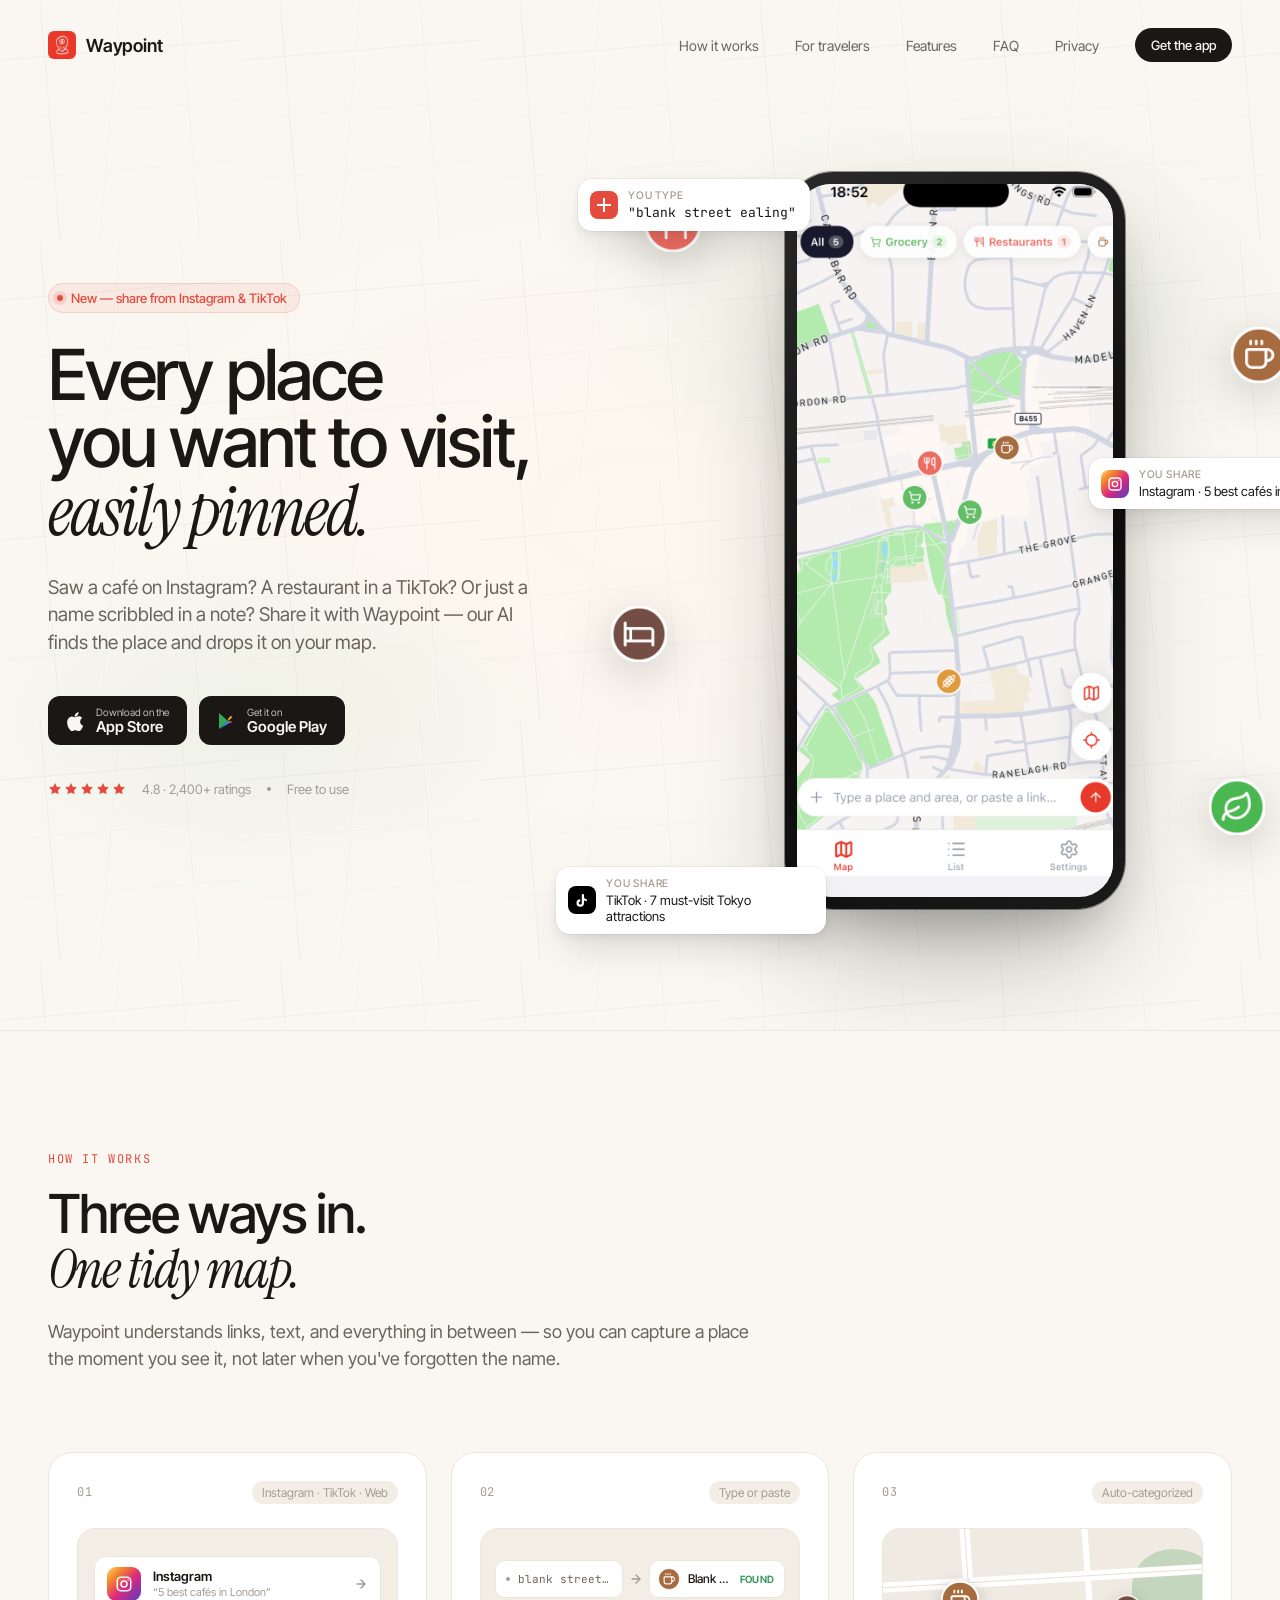
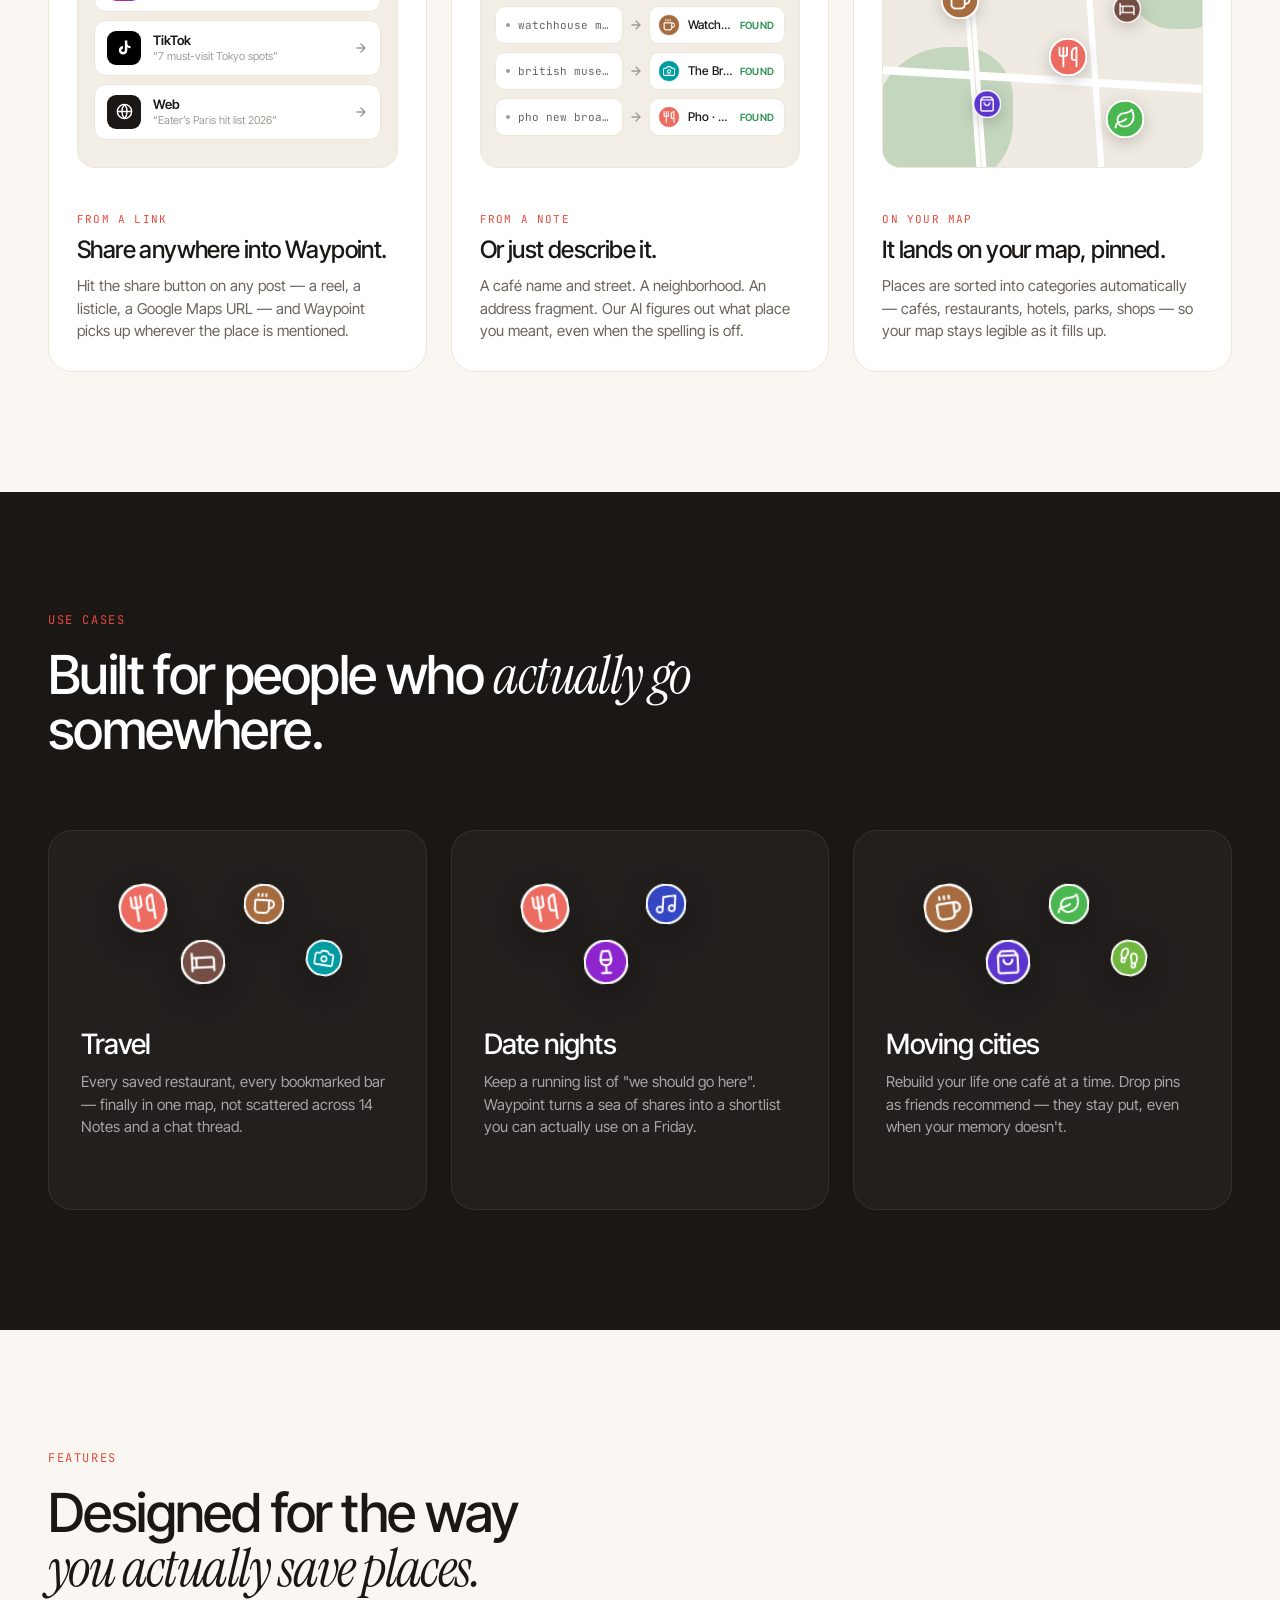
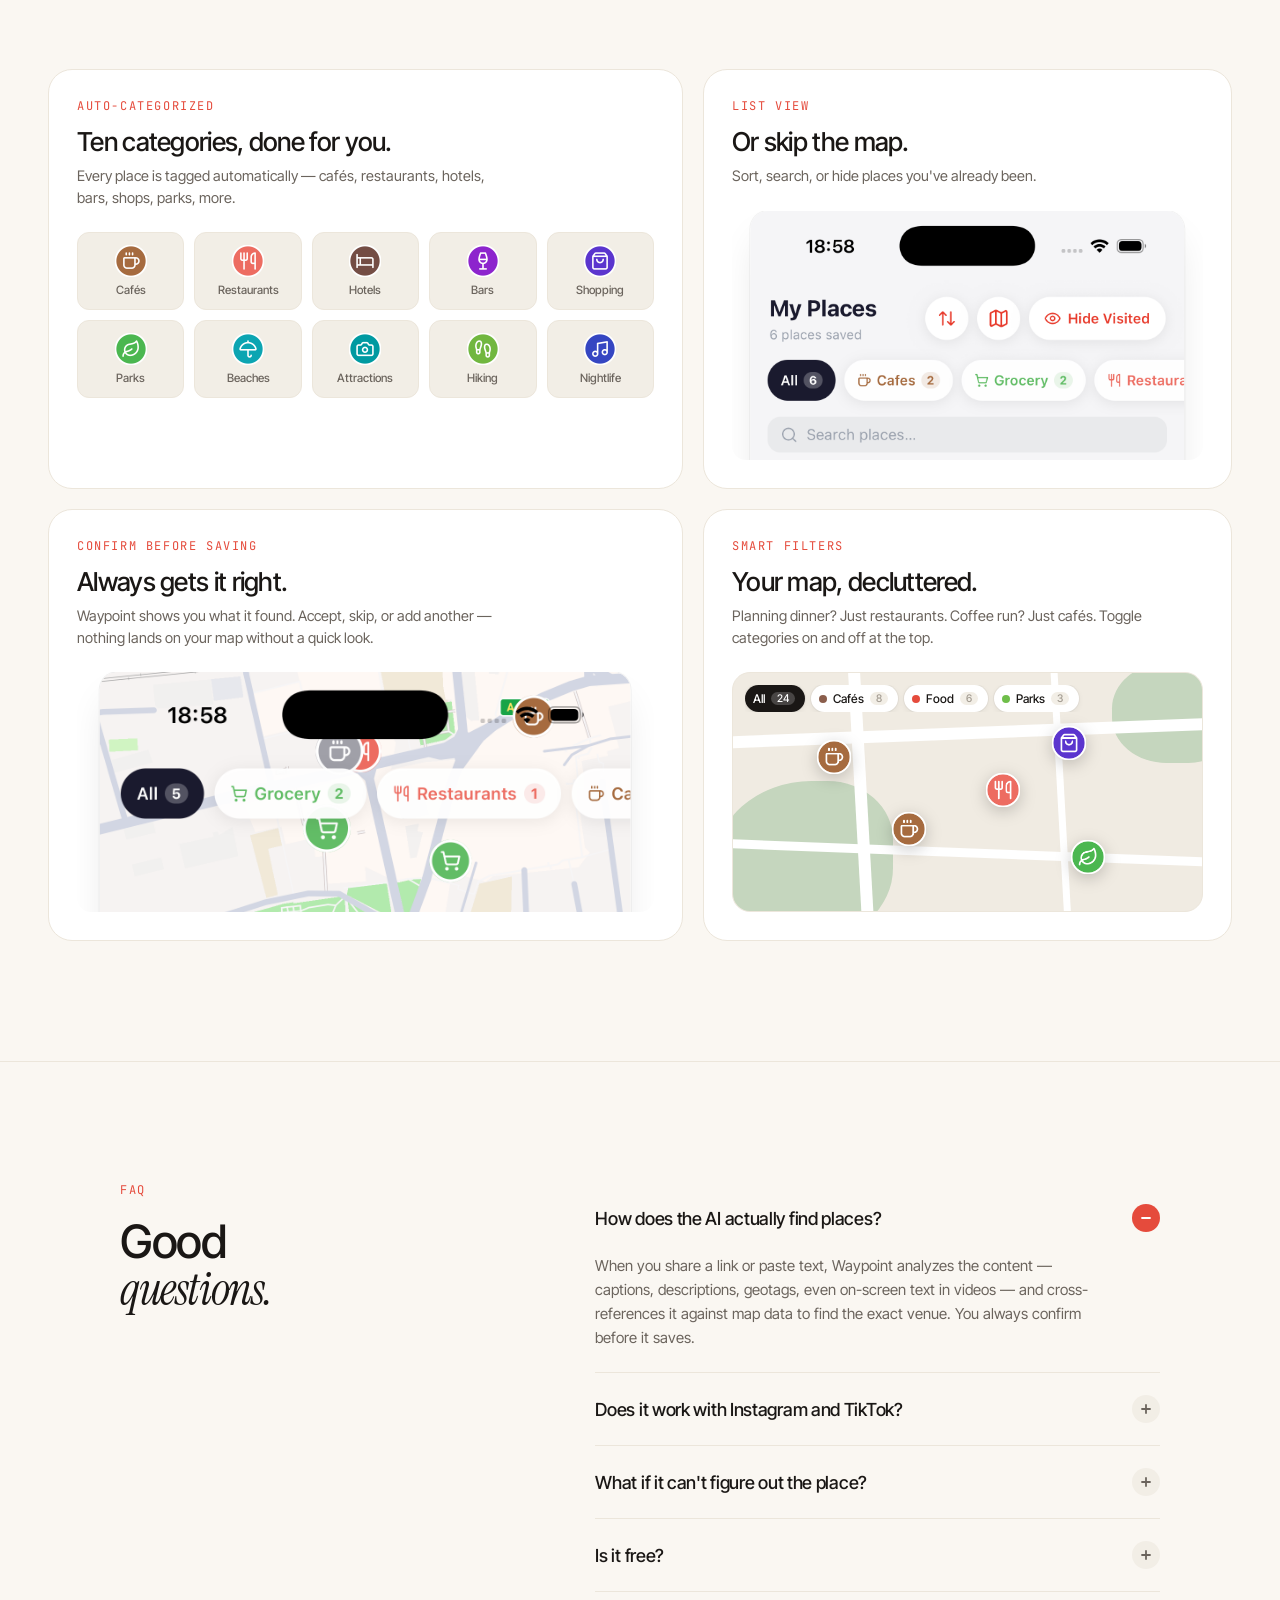
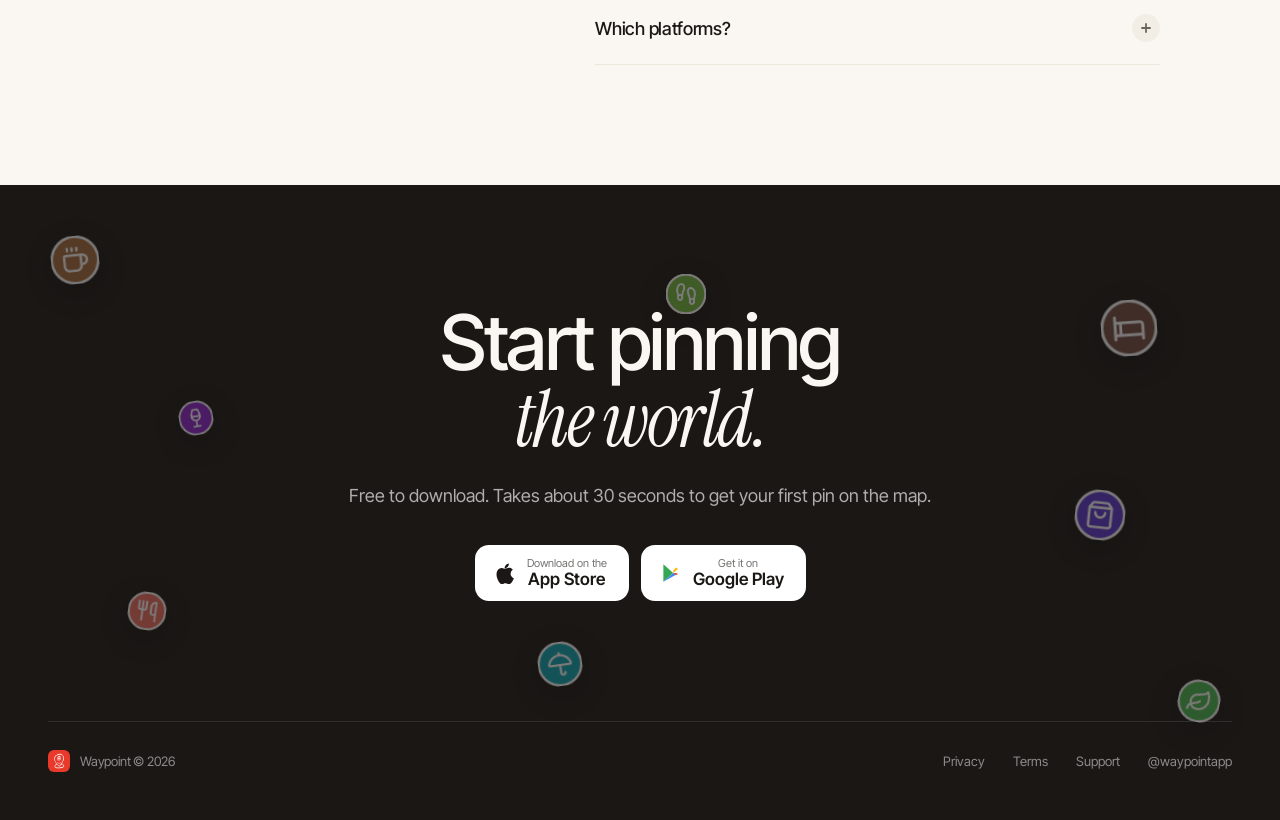
==== commit 0e4fc745: "Add Terms of Service at /terms (Apple-compliant, tailored to Waypoint) - terms/index.html — full ToS" ====
--- a/index.html
+++ b/index.html
@@ -5,11 +5,11 @@
 <meta name="viewport" content="width=device-width, initial-scale=1, viewport-fit=cover"/>
 <title>Waypoint — Every place you want to visit, easily pinned.</title>
 <meta name="description" content="Saw a café on Instagram? A restaurant in a TikTok? Or just a name in a note? Share it with Waypoint — our AI finds the place and drops it on your map."/>
-<link rel="icon" href="/assets/logo.png"/>
+<link rel="icon" href="assets/logo.png"/>
 <link rel="preconnect" href="https://fonts.googleapis.com">
 <link rel="preconnect" href="https://fonts.gstatic.com" crossorigin>
 <link href="https://fonts.googleapis.com/css2?family=Inter+Tight:wght@400;500;600;700&family=Instrument+Serif:ital@0;1&family=JetBrains+Mono:wght@400;500&display=swap" rel="stylesheet">
-<link rel="stylesheet" href="/styles.css"/>
+<link rel="stylesheet" href="styles.css"/>
 </head>
 <body>
 
@@ -33,8 +33,8 @@
 
   <!-- Nav -->
   <nav class="nav">
-    <a class="brand" href="/">
-      <img src="/assets/logo.png" alt="Waypoint"/>
+    <a class="brand" href="./">
+      <img src="assets/logo.png" alt="Waypoint"/>
       <span>Waypoint</span>
     </a>
     <div class="nav-links">
@@ -42,7 +42,7 @@
       <a href="#uses">For travelers</a>
       <a href="#features">Features</a>
       <a href="#faq">FAQ</a>
-      <a href="/privacy">Privacy</a>
+      <a href="privacy/">Privacy</a>
       <a href="#download" class="nav-cta">Get the app</a>
     </div>
     <a href="#download" class="nav-cta mobile-cta">Get the app</a>
@@ -91,15 +91,15 @@
     <!-- Right: phone -->
     <div class="hero-phone-wrap">
       <!-- Floating markers -->
-      <div class="float-pin" style="top:8%; left:-6%; animation: floatPin 6s ease-in-out 0s infinite;"><img src="/assets/markers/marker_restaurant.png" alt=""/></div>
-      <div class="float-pin" style="top:24%; right:-10%; animation: floatPin 6s ease-in-out 0.4s infinite;"><img src="/assets/markers/marker_cafe.png" alt=""/></div>
-      <div class="float-pin" style="top:58%; left:-12%; animation: floatPin 6s ease-in-out 0.8s infinite;"><img src="/assets/markers/marker_hotel.png" alt=""/></div>
-      <div class="float-pin" style="bottom:14%; right:-6%; animation: floatPin 6s ease-in-out 1.2s infinite;"><img src="/assets/markers/marker_park.png" alt=""/></div>
+      <div class="float-pin" style="top:8%; left:-6%; animation: floatPin 6s ease-in-out 0s infinite;"><img src="assets/markers/marker_restaurant.png" alt=""/></div>
+      <div class="float-pin" style="top:24%; right:-10%; animation: floatPin 6s ease-in-out 0.4s infinite;"><img src="assets/markers/marker_cafe.png" alt=""/></div>
+      <div class="float-pin" style="top:58%; left:-12%; animation: floatPin 6s ease-in-out 0.8s infinite;"><img src="assets/markers/marker_hotel.png" alt=""/></div>
+      <div class="float-pin" style="bottom:14%; right:-6%; animation: floatPin 6s ease-in-out 1.2s infinite;"><img src="assets/markers/marker_park.png" alt=""/></div>
 
       <!-- Phone -->
       <div class="phone" style="width:340px; height:737px;">
         <div class="phone-screen">
-          <img src="/assets/app_map.png" alt="Waypoint map screen"/>
+          <img src="assets/app_map.png" alt="Waypoint map screen"/>
         </div>
       </div>
 
@@ -190,22 +190,22 @@
             <div class="type-row">
               <div class="type-in"><span class="mini-dot"></span><span>blank street ealing</span></div>
               <div class="type-arrow"><svg width="10" height="10" viewBox="0 0 10 10"><path d="M1 5h8M5 1l4 4-4 4" stroke="currentColor" stroke-width="1.4" fill="none" stroke-linecap="round"/></svg></div>
-              <div class="type-found"><img src="/assets/markers/marker_cafe.png" alt=""/><div class="match">Blank Street Coffee</div><span class="found-tag">Found</span></div>
+              <div class="type-found"><img src="assets/markers/marker_cafe.png" alt=""/><div class="match">Blank Street Coffee</div><span class="found-tag">Found</span></div>
             </div>
             <div class="type-row">
               <div class="type-in"><span class="mini-dot"></span><span>watchhouse mayfair</span></div>
               <div class="type-arrow"><svg width="10" height="10" viewBox="0 0 10 10"><path d="M1 5h8M5 1l4 4-4 4" stroke="currentColor" stroke-width="1.4" fill="none" stroke-linecap="round"/></svg></div>
-              <div class="type-found"><img src="/assets/markers/marker_cafe.png" alt=""/><div class="match">Watchhouse · Mayfair</div><span class="found-tag">Found</span></div>
+              <div class="type-found"><img src="assets/markers/marker_cafe.png" alt=""/><div class="match">Watchhouse · Mayfair</div><span class="found-tag">Found</span></div>
             </div>
             <div class="type-row">
               <div class="type-in"><span class="mini-dot"></span><span>british museum</span></div>
               <div class="type-arrow"><svg width="10" height="10" viewBox="0 0 10 10"><path d="M1 5h8M5 1l4 4-4 4" stroke="currentColor" stroke-width="1.4" fill="none" stroke-linecap="round"/></svg></div>
-              <div class="type-found"><img src="/assets/markers/marker_attraction.png" alt=""/><div class="match">The British Museum</div><span class="found-tag">Found</span></div>
+              <div class="type-found"><img src="assets/markers/marker_attraction.png" alt=""/><div class="match">The British Museum</div><span class="found-tag">Found</span></div>
             </div>
             <div class="type-row">
               <div class="type-in"><span class="mini-dot"></span><span>pho new broadway</span></div>
               <div class="type-arrow"><svg width="10" height="10" viewBox="0 0 10 10"><path d="M1 5h8M5 1l4 4-4 4" stroke="currentColor" stroke-width="1.4" fill="none" stroke-linecap="round"/></svg></div>
-              <div class="type-found"><img src="/assets/markers/marker_restaurant.png" alt=""/><div class="match">Pho · New Broadway</div><span class="found-tag">Found</span></div>
+              <div class="type-found"><img src="assets/markers/marker_restaurant.png" alt=""/><div class="match">Pho · New Broadway</div><span class="found-tag">Found</span></div>
             </div>
           </div>
         </div>
@@ -234,11 +234,11 @@
               <path d="M-20 60 L 320 40" stroke="#e8e1d4" stroke-width="1"/>
               <path d="M80 -20 L 100 260" stroke="#e8e1d4" stroke-width="1"/>
             </svg>
-            <img class="pin" src="/assets/markers/marker_cafe.png" alt="" style="top:22%; left:18%; width:38px; height:38px;"/>
-            <img class="pin" src="/assets/markers/marker_restaurant.png" alt="" style="top:46%; left:52%; width:38px; height:38px;"/>
-            <img class="pin" src="/assets/markers/marker_shopping.png" alt="" style="top:68%; left:28%; width:28px; height:28px;"/>
-            <img class="pin" src="/assets/markers/marker_hotel.png" alt="" style="top:28%; left:72%; width:28px; height:28px;"/>
-            <img class="pin" src="/assets/markers/marker_park.png" alt="" style="top:72%; left:70%; width:38px; height:38px;"/>
+            <img class="pin" src="assets/markers/marker_cafe.png" alt="" style="top:22%; left:18%; width:38px; height:38px;"/>
+            <img class="pin" src="assets/markers/marker_restaurant.png" alt="" style="top:46%; left:52%; width:38px; height:38px;"/>
+            <img class="pin" src="assets/markers/marker_shopping.png" alt="" style="top:68%; left:28%; width:28px; height:28px;"/>
+            <img class="pin" src="assets/markers/marker_hotel.png" alt="" style="top:28%; left:72%; width:28px; height:28px;"/>
+            <img class="pin" src="assets/markers/marker_park.png" alt="" style="top:72%; left:70%; width:38px; height:38px;"/>
           </div>
         </div>
         <div class="step-body">
@@ -262,10 +262,10 @@
     <div class="grid-3" style="margin-top:72px;">
       <div class="use-card">
         <div class="use-pins">
-          <img src="/assets/markers/marker_restaurant.png" alt="" style="top:15%; left:12%; width:48px; height:48px; transform:rotate(-9deg);"/>
-          <img src="/assets/markers/marker_hotel.png" alt="" style="top:55%; left:32%; width:44px; height:44px; transform:rotate(-3deg);"/>
-          <img src="/assets/markers/marker_cafe.png" alt="" style="top:15%; left:52%; width:40px; height:40px; transform:rotate(3deg);"/>
-          <img src="/assets/markers/marker_attraction.png" alt="" style="top:55%; left:72%; width:36px; height:36px; transform:rotate(9deg);"/>
+          <img src="assets/markers/marker_restaurant.png" alt="" style="top:15%; left:12%; width:48px; height:48px; transform:rotate(-9deg);"/>
+          <img src="assets/markers/marker_hotel.png" alt="" style="top:55%; left:32%; width:44px; height:44px; transform:rotate(-3deg);"/>
+          <img src="assets/markers/marker_cafe.png" alt="" style="top:15%; left:52%; width:40px; height:40px; transform:rotate(3deg);"/>
+          <img src="assets/markers/marker_attraction.png" alt="" style="top:55%; left:72%; width:36px; height:36px; transform:rotate(9deg);"/>
         </div>
         <h3>Travel</h3>
         <p>Every saved restaurant, every bookmarked bar — finally in one map, not scattered across 14 Notes and a chat thread.</p>
@@ -273,9 +273,9 @@
 
       <div class="use-card">
         <div class="use-pins">
-          <img src="/assets/markers/marker_restaurant.png" alt="" style="top:15%; left:12%; width:48px; height:48px; transform:rotate(-9deg);"/>
-          <img src="/assets/markers/marker_bar.png" alt="" style="top:55%; left:32%; width:44px; height:44px; transform:rotate(-3deg);"/>
-          <img src="/assets/markers/marker_nightclub.png" alt="" style="top:15%; left:52%; width:40px; height:40px; transform:rotate(3deg);"/>
+          <img src="assets/markers/marker_restaurant.png" alt="" style="top:15%; left:12%; width:48px; height:48px; transform:rotate(-9deg);"/>
+          <img src="assets/markers/marker_bar.png" alt="" style="top:55%; left:32%; width:44px; height:44px; transform:rotate(-3deg);"/>
+          <img src="assets/markers/marker_nightclub.png" alt="" style="top:15%; left:52%; width:40px; height:40px; transform:rotate(3deg);"/>
         </div>
         <h3>Date nights</h3>
         <p>Keep a running list of "we should go here". Waypoint turns a sea of shares into a shortlist you can actually use on a Friday.</p>
@@ -283,10 +283,10 @@
 
       <div class="use-card">
         <div class="use-pins">
-          <img src="/assets/markers/marker_cafe.png" alt="" style="top:15%; left:12%; width:48px; height:48px; transform:rotate(-9deg);"/>
-          <img src="/assets/markers/marker_shopping.png" alt="" style="top:55%; left:32%; width:44px; height:44px; transform:rotate(-3deg);"/>
-          <img src="/assets/markers/marker_park.png" alt="" style="top:15%; left:52%; width:40px; height:40px; transform:rotate(3deg);"/>
-          <img src="/assets/markers/marker_hiking.png" alt="" style="top:55%; left:72%; width:36px; height:36px; transform:rotate(9deg);"/>
+          <img src="assets/markers/marker_cafe.png" alt="" style="top:15%; left:12%; width:48px; height:48px; transform:rotate(-9deg);"/>
+          <img src="assets/markers/marker_shopping.png" alt="" style="top:55%; left:32%; width:44px; height:44px; transform:rotate(-3deg);"/>
+          <img src="assets/markers/marker_park.png" alt="" style="top:15%; left:52%; width:40px; height:40px; transform:rotate(3deg);"/>
+          <img src="assets/markers/marker_hiking.png" alt="" style="top:55%; left:72%; width:36px; height:36px; transform:rotate(9deg);"/>
         </div>
         <h3>Moving cities</h3>
         <p>Rebuild your life one café at a time. Drop pins as friends recommend — they stay put, even when your memory doesn't.</p>
@@ -310,16 +310,16 @@
         <h3>Ten categories, done for you.</h3>
         <p>Every place is tagged automatically — cafés, restaurants, hotels, bars, shops, parks, more.</p>
         <div class="category-grid">
-          <div class="cat-cell"><img src="/assets/markers/marker_cafe.png" alt=""/><span>Cafés</span></div>
-          <div class="cat-cell"><img src="/assets/markers/marker_restaurant.png" alt=""/><span>Restaurants</span></div>
-          <div class="cat-cell"><img src="/assets/markers/marker_hotel.png" alt=""/><span>Hotels</span></div>
-          <div class="cat-cell"><img src="/assets/markers/marker_bar.png" alt=""/><span>Bars</span></div>
-          <div class="cat-cell"><img src="/assets/markers/marker_shopping.png" alt=""/><span>Shopping</span></div>
-          <div class="cat-cell"><img src="/assets/markers/marker_park.png" alt=""/><span>Parks</span></div>
-          <div class="cat-cell"><img src="/assets/markers/marker_beach.png" alt=""/><span>Beaches</span></div>
-          <div class="cat-cell"><img src="/assets/markers/marker_attraction.png" alt=""/><span>Attractions</span></div>
-          <div class="cat-cell"><img src="/assets/markers/marker_hiking.png" alt=""/><span>Hiking</span></div>
-          <div class="cat-cell"><img src="/assets/markers/marker_nightclub.png" alt=""/><span>Nightlife</span></div>
+          <div class="cat-cell"><img src="assets/markers/marker_cafe.png" alt=""/><span>Cafés</span></div>
+          <div class="cat-cell"><img src="assets/markers/marker_restaurant.png" alt=""/><span>Restaurants</span></div>
+          <div class="cat-cell"><img src="assets/markers/marker_hotel.png" alt=""/><span>Hotels</span></div>
+          <div class="cat-cell"><img src="assets/markers/marker_bar.png" alt=""/><span>Bars</span></div>
+          <div class="cat-cell"><img src="assets/markers/marker_shopping.png" alt=""/><span>Shopping</span></div>
+          <div class="cat-cell"><img src="assets/markers/marker_park.png" alt=""/><span>Parks</span></div>
+          <div class="cat-cell"><img src="assets/markers/marker_beach.png" alt=""/><span>Beaches</span></div>
+          <div class="cat-cell"><img src="assets/markers/marker_attraction.png" alt=""/><span>Attractions</span></div>
+          <div class="cat-cell"><img src="assets/markers/marker_hiking.png" alt=""/><span>Hiking</span></div>
+          <div class="cat-cell"><img src="assets/markers/marker_nightclub.png" alt=""/><span>Nightlife</span></div>
         </div>
       </div>
 
@@ -328,7 +328,7 @@
         <div class="eyebrow">List view</div>
         <h3>Or skip the map.</h3>
         <p>Sort, search, or hide places you've already been.</p>
-        <div class="shot-wrap"><img src="/assets/app_list.png" alt="Waypoint list view"/></div>
+        <div class="shot-wrap"><img src="assets/app_list.png" alt="Waypoint list view"/></div>
       </div>
 
       <!-- Results -->
@@ -336,7 +336,7 @@
         <div class="eyebrow">Confirm before saving</div>
         <h3>Always gets it right.</h3>
         <p>Waypoint shows you what it found. Accept, skip, or add another — nothing lands on your map without a quick look.</p>
-        <div class="shot-wrap"><img src="/assets/app_results.png" alt="Waypoint results confirmation"/></div>
+        <div class="shot-wrap"><img src="assets/app_results.png" alt="Waypoint results confirmation"/></div>
       </div>
 
       <!-- Filters on map -->
@@ -353,11 +353,11 @@
             <path d="M-20 170 L 500 190" stroke="#fff" stroke-width="9"/>
             <path d="M320 -20 L 340 340" stroke="#fff" stroke-width="7"/>
           </svg>
-          <img class="pin" src="/assets/markers/marker_cafe.png" alt="" style="top:28%; left:18%;"/>
-          <img class="pin" src="/assets/markers/marker_restaurant.png" alt="" style="top:42%; left:54%;"/>
-          <img class="pin" src="/assets/markers/marker_cafe.png" alt="" style="top:58%; left:34%;"/>
-          <img class="pin" src="/assets/markers/marker_park.png" alt="" style="top:70%; left:72%;"/>
-          <img class="pin" src="/assets/markers/marker_shopping.png" alt="" style="top:22%; left:68%;"/>
+          <img class="pin" src="assets/markers/marker_cafe.png" alt="" style="top:28%; left:18%;"/>
+          <img class="pin" src="assets/markers/marker_restaurant.png" alt="" style="top:42%; left:54%;"/>
+          <img class="pin" src="assets/markers/marker_cafe.png" alt="" style="top:58%; left:34%;"/>
+          <img class="pin" src="assets/markers/marker_park.png" alt="" style="top:70%; left:72%;"/>
+          <img class="pin" src="assets/markers/marker_shopping.png" alt="" style="top:22%; left:68%;"/>
           <div class="filter-chips">
             <div class="chip active"><span>All</span><span class="count">24</span></div>
             <div class="chip"><span class="swatch" style="background:#8B5E4C;"></span><span>Cafés</span><span class="count">8</span></div>
@@ -420,14 +420,14 @@
 <!-- ══════════════════════ FOOTER CTA ══════════════════════ -->
 <section id="download" class="footer-cta">
   <div class="pin-shower">
-    <img src="/assets/markers/marker_cafe.png" alt="" style="top:8%; left:4%; width:48px; height:48px; opacity:0.85; transform:rotate(-6deg);"/>
-    <img src="/assets/markers/marker_restaurant.png" alt="" style="top:64%; left:10%; width:38px; height:38px; opacity:0.85; transform:rotate(8deg);"/>
-    <img src="/assets/markers/marker_hotel.png" alt="" style="top:18%; left:86%; width:56px; height:56px; opacity:0.85; transform:rotate(-4deg);"/>
-    <img src="/assets/markers/marker_park.png" alt="" style="top:78%; left:92%; width:42px; height:42px; opacity:0.85; transform:rotate(12deg);"/>
-    <img src="/assets/markers/marker_bar.png" alt="" style="top:34%; left:14%; width:34px; height:34px; opacity:0.85; transform:rotate(-10deg);"/>
-    <img src="/assets/markers/marker_shopping.png" alt="" style="top:48%; left:84%; width:50px; height:50px; opacity:0.85; transform:rotate(6deg);"/>
-    <img src="/assets/markers/marker_hiking.png" alt="" style="top:14%; left:52%; width:40px; height:40px; opacity:0.85; transform:rotate(0deg);"/>
-    <img src="/assets/markers/marker_beach.png" alt="" style="top:72%; left:42%; width:44px; height:44px; opacity:0.85; transform:rotate(-8deg);"/>
+    <img src="assets/markers/marker_cafe.png" alt="" style="top:8%; left:4%; width:48px; height:48px; opacity:0.85; transform:rotate(-6deg);"/>
+    <img src="assets/markers/marker_restaurant.png" alt="" style="top:64%; left:10%; width:38px; height:38px; opacity:0.85; transform:rotate(8deg);"/>
+    <img src="assets/markers/marker_hotel.png" alt="" style="top:18%; left:86%; width:56px; height:56px; opacity:0.85; transform:rotate(-4deg);"/>
+    <img src="assets/markers/marker_park.png" alt="" style="top:78%; left:92%; width:42px; height:42px; opacity:0.85; transform:rotate(12deg);"/>
+    <img src="assets/markers/marker_bar.png" alt="" style="top:34%; left:14%; width:34px; height:34px; opacity:0.85; transform:rotate(-10deg);"/>
+    <img src="assets/markers/marker_shopping.png" alt="" style="top:48%; left:84%; width:50px; height:50px; opacity:0.85; transform:rotate(6deg);"/>
+    <img src="assets/markers/marker_hiking.png" alt="" style="top:14%; left:52%; width:40px; height:40px; opacity:0.85; transform:rotate(0deg);"/>
+    <img src="assets/markers/marker_beach.png" alt="" style="top:72%; left:42%; width:44px; height:44px; opacity:0.85; transform:rotate(-8deg);"/>
   </div>
 
   <div class="footer-cta-inner">
@@ -446,12 +446,13 @@
   </div>
 
   <div class="footer-bottom">
-    <a class="brand" href="/" style="color:inherit;">
-      <img src="/assets/logo.png" alt="Waypoint"/>
+    <a class="brand" href="./" style="color:inherit;">
+      <img src="assets/logo.png" alt="Waypoint"/>
       <span>Waypoint © 2026</span>
     </a>
     <div class="footer-links">
-      <a href="/privacy">Privacy</a>
+      <a href="privacy/">Privacy</a>
+      <a href="terms/">Terms</a>
       <a href="mailto:hello@waypointmap.co">Support</a>
       <a href="https://instagram.com/waypointapp">@waypointapp</a>
     </div>
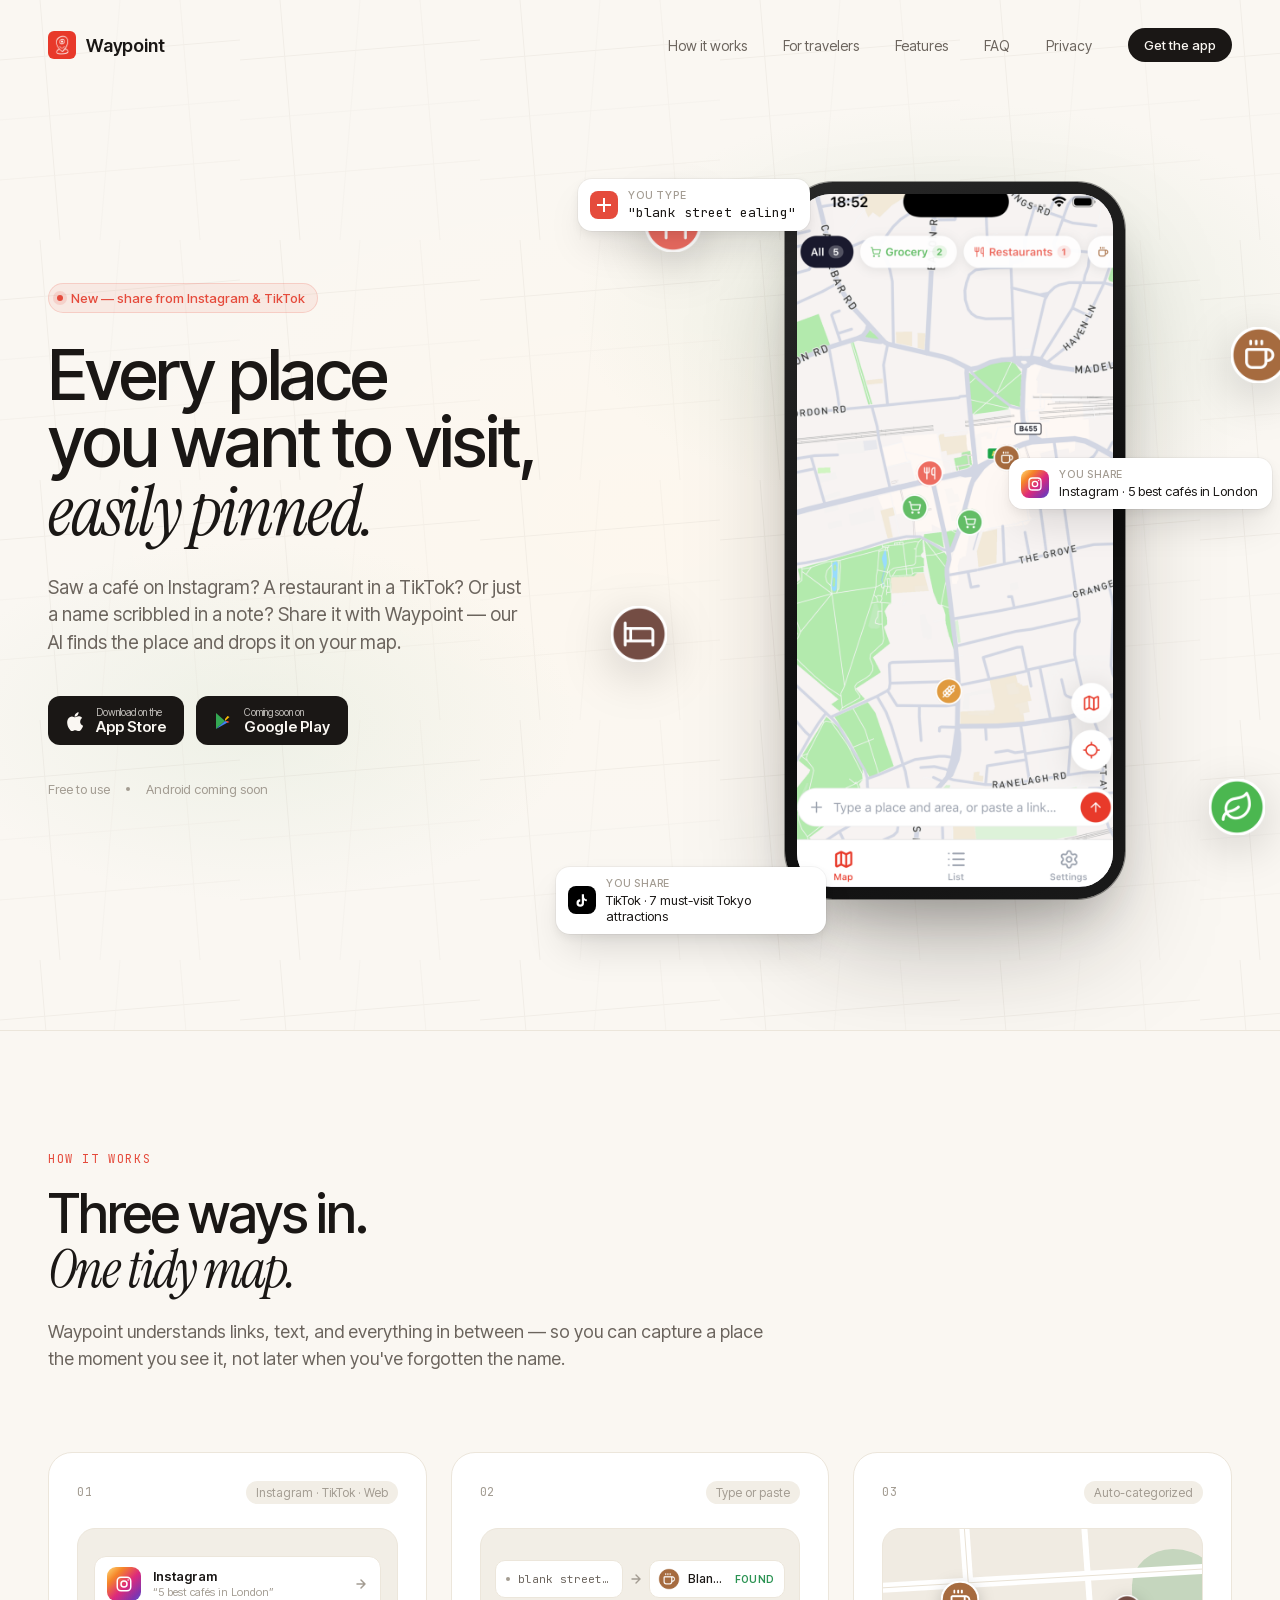
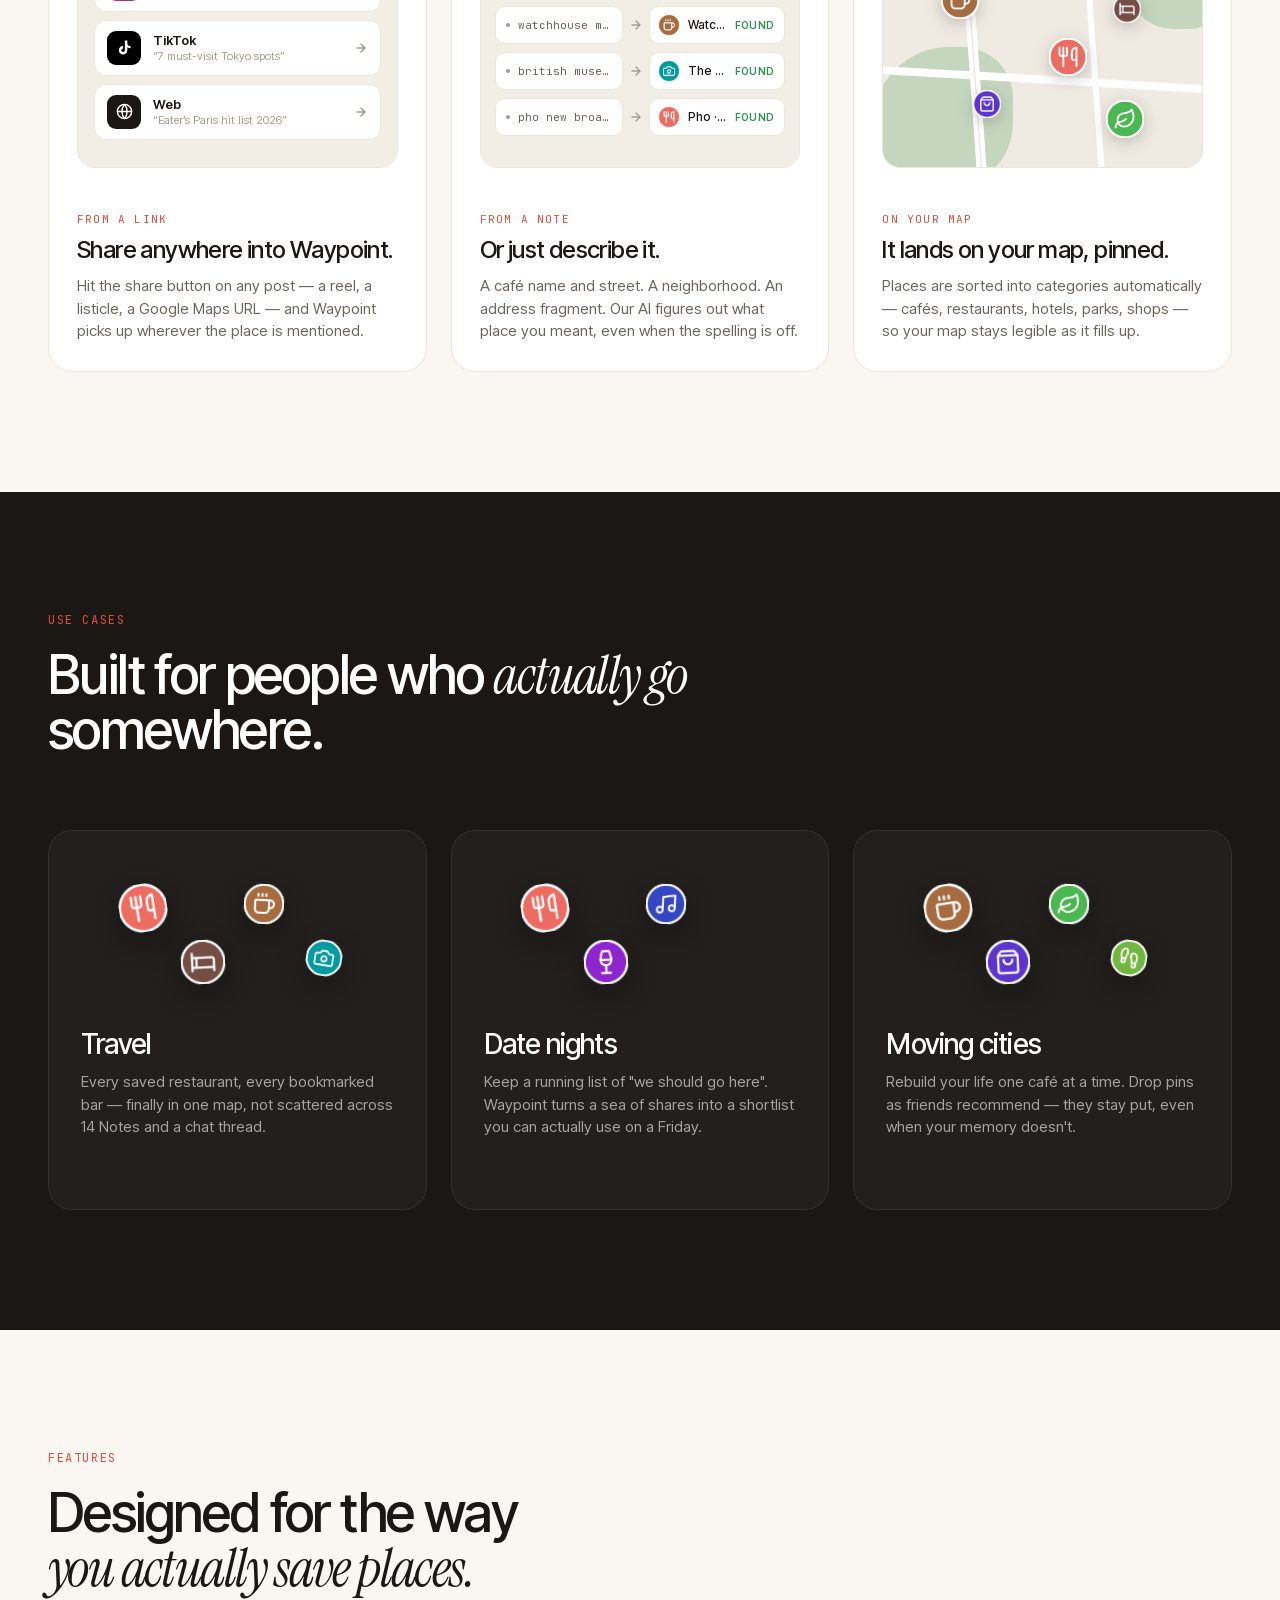
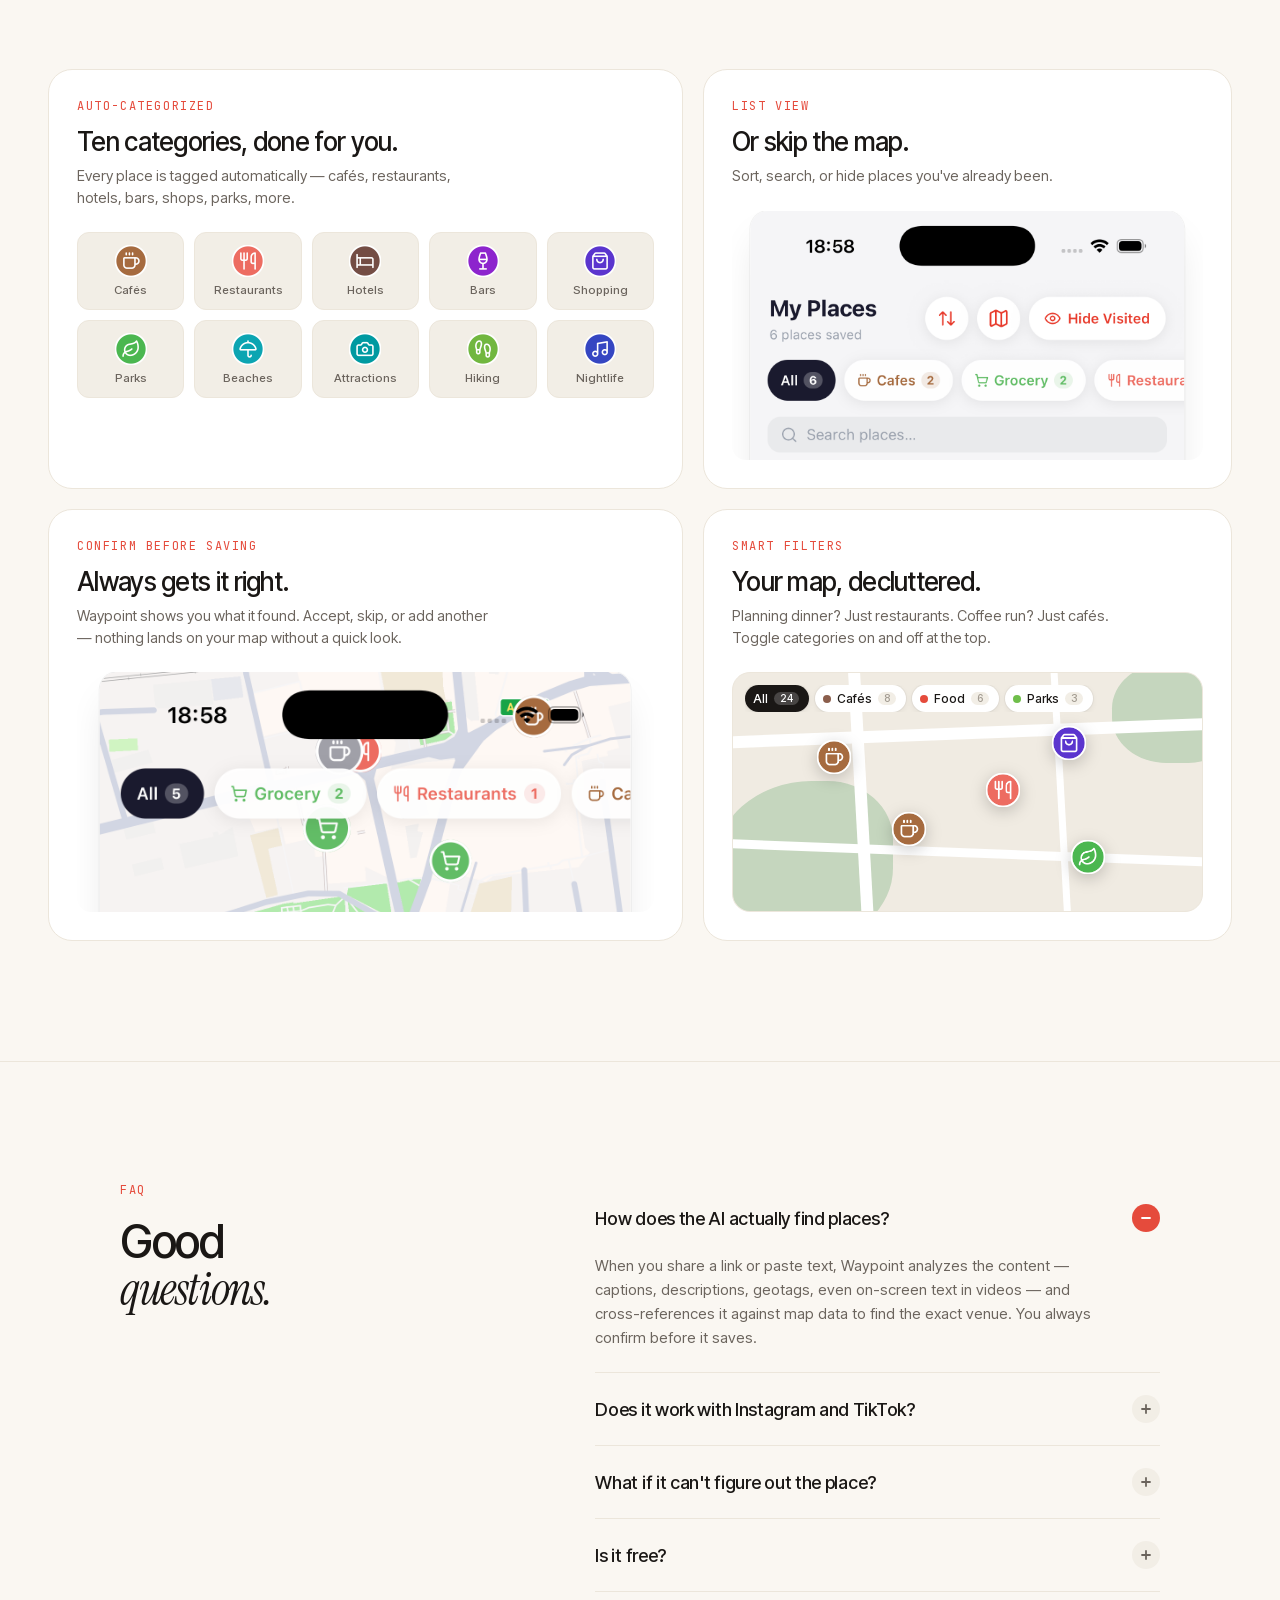
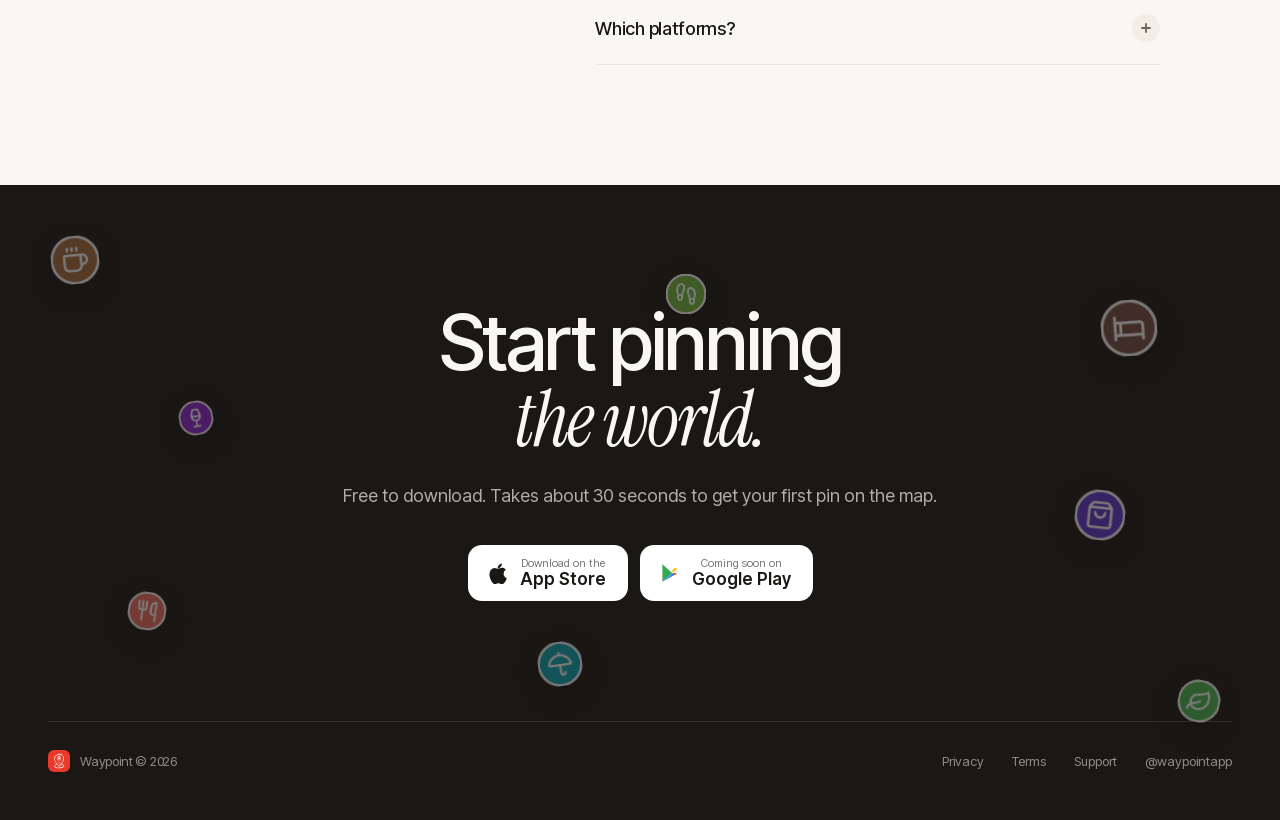
==== commit 8ded32f4: "Pre-release review fixes: content accuracy, responsive bugs, a11y, perf Content/legal: - Remove fabr" ====
--- a/index.html
+++ b/index.html
@@ -5,18 +5,25 @@
 <meta name="viewport" content="width=device-width, initial-scale=1, viewport-fit=cover"/>
 <title>Waypoint — Every place you want to visit, easily pinned.</title>
 <meta name="description" content="Saw a café on Instagram? A restaurant in a TikTok? Or just a name in a note? Share it with Waypoint — our AI finds the place and drops it on your map."/>
-<link rel="icon" href="assets/logo.png"/>
-<link rel="preconnect" href="https://fonts.googleapis.com">
-<link rel="preconnect" href="https://fonts.gstatic.com" crossorigin>
-<link href="https://fonts.googleapis.com/css2?family=Inter+Tight:wght@400;500;600;700&family=Instrument+Serif:ital@0;1&family=JetBrains+Mono:wght@400;500&display=swap" rel="stylesheet">
+<!-- og:url/og:image are absolute by spec — update the host when the site moves to waypointmap.co -->
+<meta property="og:type" content="website"/>
+<meta property="og:site_name" content="Waypoint"/>
+<meta property="og:title" content="Waypoint — Every place you want to visit, easily pinned."/>
+<meta property="og:description" content="Share a post, a link, or just a name — Waypoint's AI finds the place and drops it on your map."/>
+<meta property="og:url" content="https://levn1.github.io/waypoint-website/"/>
+<meta property="og:image" content="https://levn1.github.io/waypoint-website/assets/logo.png"/>
+<meta name="twitter:card" content="summary"/>
+<link rel="icon" href="assets/favicon.png" sizes="48x48" type="image/png"/>
+<link rel="apple-touch-icon" href="assets/apple-touch-icon.png"/>
 <link rel="stylesheet" href="styles.css"/>
 </head>
 <body>
+<main>
 
 <!-- ══════════════════════ HERO ══════════════════════ -->
 <section class="hero">
   <div class="map-backdrop">
-    <svg width="100%" height="100%">
+    <svg aria-hidden="true" width="100%" height="100%">
       <defs>
         <pattern id="roads" x="0" y="0" width="240" height="240" patternUnits="userSpaceOnUse">
           <path d="M0 60 L240 40" stroke="#c9c2b8" stroke-width="1" fill="none"/>
@@ -34,7 +41,7 @@
   <!-- Nav -->
   <nav class="nav">
     <a class="brand" href="./">
-      <img src="assets/logo.png" alt="Waypoint"/>
+      <img src="assets/logo.png" alt=""/>
       <span>Waypoint</span>
     </a>
     <div class="nav-links">
@@ -66,25 +73,18 @@
       </p>
       <div class="store-btns">
         <a href="#download" class="store-btn">
-          <svg width="22" height="22" viewBox="0 0 22 22" fill="currentColor"><path d="M16.2 11.5c0-2.3 1.9-3.4 2-3.4-1.1-1.6-2.8-1.8-3.4-1.8-1.4-.1-2.8.9-3.6.9-.7 0-1.9-.8-3.2-.8-1.6 0-3.1 1-4 2.5-1.7 3-.4 7.4 1.2 9.8.8 1.2 1.8 2.5 3.1 2.4 1.2-.1 1.7-.8 3.2-.8 1.5 0 1.9.8 3.2.8 1.3 0 2.2-1.2 3-2.4.7-1 1.2-2 1.4-2.9-2.1-.8-2.9-3.1-2.9-3.3zm-2.6-6.2c.6-.8 1.1-1.9 1-3-1 0-2.2.7-2.9 1.5-.6.7-1.2 1.8-1 2.9 1.1.1 2.2-.6 2.9-1.4z"/></svg>
+          <svg aria-hidden="true" width="22" height="22" viewBox="0 0 22 22" fill="currentColor"><path d="M16.2 11.5c0-2.3 1.9-3.4 2-3.4-1.1-1.6-2.8-1.8-3.4-1.8-1.4-.1-2.8.9-3.6.9-.7 0-1.9-.8-3.2-.8-1.6 0-3.1 1-4 2.5-1.7 3-.4 7.4 1.2 9.8.8 1.2 1.8 2.5 3.1 2.4 1.2-.1 1.7-.8 3.2-.8 1.5 0 1.9.8 3.2.8 1.3 0 2.2-1.2 3-2.4.7-1 1.2-2 1.4-2.9-2.1-.8-2.9-3.1-2.9-3.3zm-2.6-6.2c.6-.8 1.1-1.9 1-3-1 0-2.2.7-2.9 1.5-.6.7-1.2 1.8-1 2.9 1.1.1 2.2-.6 2.9-1.4z"/></svg>
           <div class="sb-stack"><span class="sb-top">Download on the</span><span class="sb-main">App Store</span></div>
         </a>
         <a href="#download" class="store-btn">
-          <svg width="22" height="22" viewBox="0 0 22 22"><path d="M4 3v16l9-8-9-8z" fill="#34A853"/><path d="M13 11l4.5-4-2-1.1L13 9v2z" fill="#FBBC04"/><path d="M13 11l2.5 2L17.5 12l-2-1-2.5 0z" fill="#EA4335"/><path d="M13 11l-9 8 11.5-6.5L13 11z" fill="#4285F4"/></svg>
-          <div class="sb-stack"><span class="sb-top">Get it on</span><span class="sb-main">Google Play</span></div>
+          <svg aria-hidden="true" width="22" height="22" viewBox="0 0 22 22"><path d="M4 3v16l9-8-9-8z" fill="#34A853"/><path d="M13 11l4.5-4-2-1.1L13 9v2z" fill="#FBBC04"/><path d="M13 11l2.5 2L17.5 12l-2-1-2.5 0z" fill="#EA4335"/><path d="M13 11l-9 8 11.5-6.5L13 11z" fill="#4285F4"/></svg>
+          <div class="sb-stack"><span class="sb-top">Coming soon on</span><span class="sb-main">Google Play</span></div>
         </a>
       </div>
       <div class="rating-row">
-        <span class="stars">
-          <svg width="14" height="14" viewBox="0 0 14 14"><path d="M7 1l1.8 3.7 4.1.6-3 2.9.7 4.1L7 10.4l-3.6 1.9.7-4.1-3-2.9 4.1-.6L7 1z" fill="var(--primary)"/></svg>
-          <svg width="14" height="14" viewBox="0 0 14 14"><path d="M7 1l1.8 3.7 4.1.6-3 2.9.7 4.1L7 10.4l-3.6 1.9.7-4.1-3-2.9 4.1-.6L7 1z" fill="var(--primary)"/></svg>
-          <svg width="14" height="14" viewBox="0 0 14 14"><path d="M7 1l1.8 3.7 4.1.6-3 2.9.7 4.1L7 10.4l-3.6 1.9.7-4.1-3-2.9 4.1-.6L7 1z" fill="var(--primary)"/></svg>
-          <svg width="14" height="14" viewBox="0 0 14 14"><path d="M7 1l1.8 3.7 4.1.6-3 2.9.7 4.1L7 10.4l-3.6 1.9.7-4.1-3-2.9 4.1-.6L7 1z" fill="var(--primary)"/></svg>
-          <svg width="14" height="14" viewBox="0 0 14 14"><path d="M7 1l1.8 3.7 4.1.6-3 2.9.7 4.1L7 10.4l-3.6 1.9.7-4.1-3-2.9 4.1-.6L7 1z" fill="var(--primary)"/></svg>
-        </span>
-        <span>4.8 · 2,400+ ratings</span>
+        <span>Free to use</span>
         <span class="dot"></span>
-        <span>Free to use</span>
+        <span>Android coming soon</span>
       </div>
     </div>
 
@@ -97,16 +97,17 @@
       <div class="float-pin" style="bottom:14%; right:-6%; animation: floatPin 6s ease-in-out 1.2s infinite;"><img src="assets/markers/marker_park.png" alt=""/></div>
 
       <!-- Phone -->
-      <div class="phone" style="width:340px; height:737px;">
+      <!-- 717px matches app_map.png's aspect at 340px wide (no empty strip below the screenshot) -->
+      <div class="phone" style="width:340px; height:717px;">
         <div class="phone-screen">
-          <img src="assets/app_map.png" alt="Waypoint map screen"/>
+          <img src="assets/app_map.png" alt="Waypoint map screen" width="730" height="1600" fetchpriority="high"/>
         </div>
       </div>
 
       <!-- Input callouts -->
       <div class="input-callout mono input-callout-type" style="top:6%; left:-18%;">
         <div class="callout-icon ic-type">
-          <svg width="14" height="14" viewBox="0 0 14 14"><path d="M7 0v14M0 7h14" stroke="#fff" stroke-width="2"/></svg>
+          <svg aria-hidden="true" width="14" height="14" viewBox="0 0 14 14"><path d="M7 0v14M0 7h14" stroke="#fff" stroke-width="2"/></svg>
         </div>
         <div>
           <div class="callout-label">You type</div>
@@ -114,9 +115,10 @@
         </div>
       </div>
 
-      <div class="input-callout input-callout-instagram" style="top:40%; right:-20%;">
+      <!-- Fixed offset: a % offset clips off-screen at 1024-1440px viewports -->
+      <div class="input-callout input-callout-instagram" style="top:40%; right:-40px;">
         <div class="callout-icon ic-instagram">
-          <svg width="16" height="16" viewBox="0 0 24 24" fill="none" stroke="#fff" stroke-width="2"><rect x="3" y="3" width="18" height="18" rx="5"/><circle cx="12" cy="12" r="4"/><circle cx="17.5" cy="6.5" r="1" fill="#fff" stroke="none"/></svg>
+          <svg aria-hidden="true" width="16" height="16" viewBox="0 0 24 24" fill="none" stroke="#fff" stroke-width="2"><rect x="3" y="3" width="18" height="18" rx="5"/><circle cx="12" cy="12" r="4"/><circle cx="17.5" cy="6.5" r="1" fill="#fff" stroke="none"/></svg>
         </div>
         <div>
           <div class="callout-label">You share</div>
@@ -126,7 +128,7 @@
 
       <div class="input-callout input-callout-tiktok" style="bottom:2%; left:-22%;">
         <div class="callout-icon ic-tiktok">
-          <svg width="15" height="15" viewBox="0 0 24 24"><path d="M16 2v3.5a4.5 4.5 0 004.5 4.5V13a7.5 7.5 0 01-4.5-1.5V16a6 6 0 11-6-6v3.5a2.5 2.5 0 102.5 2.5V2H16z" fill="#fff"/></svg>
+          <svg aria-hidden="true" width="15" height="15" viewBox="0 0 24 24"><path d="M16 2v3.5a4.5 4.5 0 004.5 4.5V13a7.5 7.5 0 01-4.5-1.5V16a6 6 0 11-6-6v3.5a2.5 2.5 0 102.5 2.5V2H16z" fill="#fff"/></svg>
         </div>
         <div>
           <div class="callout-label">You share</div>
@@ -156,19 +158,19 @@
         <div class="step-visual">
           <div class="visual-box">
             <div class="share-row">
-              <div class="share-icon ic-instagram"><svg width="18" height="18" viewBox="0 0 24 24" fill="none" stroke="#fff" stroke-width="2"><rect x="3" y="3" width="18" height="18" rx="5"/><circle cx="12" cy="12" r="4"/><circle cx="17.5" cy="6.5" r="1" fill="#fff" stroke="none"/></svg></div>
+              <div class="share-icon ic-instagram"><svg aria-hidden="true" width="18" height="18" viewBox="0 0 24 24" fill="none" stroke="#fff" stroke-width="2"><rect x="3" y="3" width="18" height="18" rx="5"/><circle cx="12" cy="12" r="4"/><circle cx="17.5" cy="6.5" r="1" fill="#fff" stroke="none"/></svg></div>
               <div style="flex:1; min-width:0;"><div class="share-name">Instagram</div><div class="share-sub">“5 best cafés in London”</div></div>
-              <svg width="14" height="14" viewBox="0 0 14 14" fill="none"><path d="M3 7h8M7 3l4 4-4 4" stroke="var(--ink-3)" stroke-width="1.5" stroke-linecap="round" stroke-linejoin="round"/></svg>
+              <svg aria-hidden="true" width="14" height="14" viewBox="0 0 14 14" fill="none"><path d="M3 7h8M7 3l4 4-4 4" stroke="var(--ink-3)" stroke-width="1.5" stroke-linecap="round" stroke-linejoin="round"/></svg>
             </div>
             <div class="share-row">
-              <div class="share-icon ic-tiktok"><svg width="17" height="17" viewBox="0 0 24 24"><path d="M16 2v3.5a4.5 4.5 0 004.5 4.5V13a7.5 7.5 0 01-4.5-1.5V16a6 6 0 11-6-6v3.5a2.5 2.5 0 102.5 2.5V2H16z" fill="#fff"/></svg></div>
+              <div class="share-icon ic-tiktok"><svg aria-hidden="true" width="17" height="17" viewBox="0 0 24 24"><path d="M16 2v3.5a4.5 4.5 0 004.5 4.5V13a7.5 7.5 0 01-4.5-1.5V16a6 6 0 11-6-6v3.5a2.5 2.5 0 102.5 2.5V2H16z" fill="#fff"/></svg></div>
               <div style="flex:1; min-width:0;"><div class="share-name">TikTok</div><div class="share-sub">“7 must-visit Tokyo spots”</div></div>
-              <svg width="14" height="14" viewBox="0 0 14 14" fill="none"><path d="M3 7h8M7 3l4 4-4 4" stroke="var(--ink-3)" stroke-width="1.5" stroke-linecap="round" stroke-linejoin="round"/></svg>
+              <svg aria-hidden="true" width="14" height="14" viewBox="0 0 14 14" fill="none"><path d="M3 7h8M7 3l4 4-4 4" stroke="var(--ink-3)" stroke-width="1.5" stroke-linecap="round" stroke-linejoin="round"/></svg>
             </div>
             <div class="share-row">
-              <div class="share-icon ic-web"><svg width="19" height="19" viewBox="0 0 24 24" fill="none" stroke="#fff" stroke-width="1.8"><circle cx="12" cy="12" r="9"/><path d="M3 12h18M12 3a14 14 0 010 18M12 3a14 14 0 000 18"/></svg></div>
+              <div class="share-icon ic-web"><svg aria-hidden="true" width="19" height="19" viewBox="0 0 24 24" fill="none" stroke="#fff" stroke-width="1.8"><circle cx="12" cy="12" r="9"/><path d="M3 12h18M12 3a14 14 0 010 18M12 3a14 14 0 000 18"/></svg></div>
               <div style="flex:1; min-width:0;"><div class="share-name">Web</div><div class="share-sub">“Eater’s Paris hit list 2026”</div></div>
-              <svg width="14" height="14" viewBox="0 0 14 14" fill="none"><path d="M3 7h8M7 3l4 4-4 4" stroke="var(--ink-3)" stroke-width="1.5" stroke-linecap="round" stroke-linejoin="round"/></svg>
+              <svg aria-hidden="true" width="14" height="14" viewBox="0 0 14 14" fill="none"><path d="M3 7h8M7 3l4 4-4 4" stroke="var(--ink-3)" stroke-width="1.5" stroke-linecap="round" stroke-linejoin="round"/></svg>
             </div>
           </div>
         </div>
@@ -189,23 +191,23 @@
           <div class="visual-box type-box">
             <div class="type-row">
               <div class="type-in"><span class="mini-dot"></span><span>blank street ealing</span></div>
-              <div class="type-arrow"><svg width="10" height="10" viewBox="0 0 10 10"><path d="M1 5h8M5 1l4 4-4 4" stroke="currentColor" stroke-width="1.4" fill="none" stroke-linecap="round"/></svg></div>
-              <div class="type-found"><img src="assets/markers/marker_cafe.png" alt=""/><div class="match">Blank Street Coffee</div><span class="found-tag">Found</span></div>
+              <div class="type-arrow"><svg aria-hidden="true" width="10" height="10" viewBox="0 0 10 10"><path d="M1 5h8M5 1l4 4-4 4" stroke="currentColor" stroke-width="1.4" fill="none" stroke-linecap="round"/></svg></div>
+              <div class="type-found"><img loading="lazy" decoding="async" src="assets/markers/marker_cafe.png" alt=""/><div class="match">Blank Street Coffee</div><span class="found-tag">Found</span></div>
             </div>
             <div class="type-row">
               <div class="type-in"><span class="mini-dot"></span><span>watchhouse mayfair</span></div>
-              <div class="type-arrow"><svg width="10" height="10" viewBox="0 0 10 10"><path d="M1 5h8M5 1l4 4-4 4" stroke="currentColor" stroke-width="1.4" fill="none" stroke-linecap="round"/></svg></div>
-              <div class="type-found"><img src="assets/markers/marker_cafe.png" alt=""/><div class="match">Watchhouse · Mayfair</div><span class="found-tag">Found</span></div>
+              <div class="type-arrow"><svg aria-hidden="true" width="10" height="10" viewBox="0 0 10 10"><path d="M1 5h8M5 1l4 4-4 4" stroke="currentColor" stroke-width="1.4" fill="none" stroke-linecap="round"/></svg></div>
+              <div class="type-found"><img loading="lazy" decoding="async" src="assets/markers/marker_cafe.png" alt=""/><div class="match">Watchhouse · Mayfair</div><span class="found-tag">Found</span></div>
             </div>
             <div class="type-row">
               <div class="type-in"><span class="mini-dot"></span><span>british museum</span></div>
-              <div class="type-arrow"><svg width="10" height="10" viewBox="0 0 10 10"><path d="M1 5h8M5 1l4 4-4 4" stroke="currentColor" stroke-width="1.4" fill="none" stroke-linecap="round"/></svg></div>
-              <div class="type-found"><img src="assets/markers/marker_attraction.png" alt=""/><div class="match">The British Museum</div><span class="found-tag">Found</span></div>
+              <div class="type-arrow"><svg aria-hidden="true" width="10" height="10" viewBox="0 0 10 10"><path d="M1 5h8M5 1l4 4-4 4" stroke="currentColor" stroke-width="1.4" fill="none" stroke-linecap="round"/></svg></div>
+              <div class="type-found"><img loading="lazy" decoding="async" src="assets/markers/marker_attraction.png" alt=""/><div class="match">The British Museum</div><span class="found-tag">Found</span></div>
             </div>
             <div class="type-row">
               <div class="type-in"><span class="mini-dot"></span><span>pho new broadway</span></div>
-              <div class="type-arrow"><svg width="10" height="10" viewBox="0 0 10 10"><path d="M1 5h8M5 1l4 4-4 4" stroke="currentColor" stroke-width="1.4" fill="none" stroke-linecap="round"/></svg></div>
-              <div class="type-found"><img src="assets/markers/marker_restaurant.png" alt=""/><div class="match">Pho · New Broadway</div><span class="found-tag">Found</span></div>
+              <div class="type-arrow"><svg aria-hidden="true" width="10" height="10" viewBox="0 0 10 10"><path d="M1 5h8M5 1l4 4-4 4" stroke="currentColor" stroke-width="1.4" fill="none" stroke-linecap="round"/></svg></div>
+              <div class="type-found"><img loading="lazy" decoding="async" src="assets/markers/marker_restaurant.png" alt=""/><div class="match">Pho · New Broadway</div><span class="found-tag">Found</span></div>
             </div>
           </div>
         </div>
@@ -226,7 +228,7 @@
           <div class="mini-map">
             <div class="green-a"></div>
             <div class="green-b"></div>
-            <svg width="100%" height="100%">
+            <svg aria-hidden="true" width="100%" height="100%">
               <path d="M-20 60 L 320 40" stroke="#fff" stroke-width="10"/>
               <path d="M80 -20 L 100 260" stroke="#fff" stroke-width="10"/>
               <path d="M-20 140 L 320 160" stroke="#fff" stroke-width="8"/>
@@ -234,11 +236,11 @@
               <path d="M-20 60 L 320 40" stroke="#e8e1d4" stroke-width="1"/>
               <path d="M80 -20 L 100 260" stroke="#e8e1d4" stroke-width="1"/>
             </svg>
-            <img class="pin" src="assets/markers/marker_cafe.png" alt="" style="top:22%; left:18%; width:38px; height:38px;"/>
-            <img class="pin" src="assets/markers/marker_restaurant.png" alt="" style="top:46%; left:52%; width:38px; height:38px;"/>
-            <img class="pin" src="assets/markers/marker_shopping.png" alt="" style="top:68%; left:28%; width:28px; height:28px;"/>
-            <img class="pin" src="assets/markers/marker_hotel.png" alt="" style="top:28%; left:72%; width:28px; height:28px;"/>
-            <img class="pin" src="assets/markers/marker_park.png" alt="" style="top:72%; left:70%; width:38px; height:38px;"/>
+            <img loading="lazy" decoding="async" class="pin" src="assets/markers/marker_cafe.png" alt="" style="top:22%; left:18%; width:38px; height:38px;"/>
+            <img loading="lazy" decoding="async" class="pin" src="assets/markers/marker_restaurant.png" alt="" style="top:46%; left:52%; width:38px; height:38px;"/>
+            <img loading="lazy" decoding="async" class="pin" src="assets/markers/marker_shopping.png" alt="" style="top:68%; left:28%; width:28px; height:28px;"/>
+            <img loading="lazy" decoding="async" class="pin" src="assets/markers/marker_hotel.png" alt="" style="top:28%; left:72%; width:28px; height:28px;"/>
+            <img loading="lazy" decoding="async" class="pin" src="assets/markers/marker_park.png" alt="" style="top:72%; left:70%; width:38px; height:38px;"/>
           </div>
         </div>
         <div class="step-body">
@@ -262,10 +264,10 @@
     <div class="grid-3" style="margin-top:72px;">
       <div class="use-card">
         <div class="use-pins">
-          <img src="assets/markers/marker_restaurant.png" alt="" style="top:15%; left:12%; width:48px; height:48px; transform:rotate(-9deg);"/>
-          <img src="assets/markers/marker_hotel.png" alt="" style="top:55%; left:32%; width:44px; height:44px; transform:rotate(-3deg);"/>
-          <img src="assets/markers/marker_cafe.png" alt="" style="top:15%; left:52%; width:40px; height:40px; transform:rotate(3deg);"/>
-          <img src="assets/markers/marker_attraction.png" alt="" style="top:55%; left:72%; width:36px; height:36px; transform:rotate(9deg);"/>
+          <img loading="lazy" decoding="async" src="assets/markers/marker_restaurant.png" alt="" style="top:15%; left:12%; width:48px; height:48px; transform:rotate(-9deg);"/>
+          <img loading="lazy" decoding="async" src="assets/markers/marker_hotel.png" alt="" style="top:55%; left:32%; width:44px; height:44px; transform:rotate(-3deg);"/>
+          <img loading="lazy" decoding="async" src="assets/markers/marker_cafe.png" alt="" style="top:15%; left:52%; width:40px; height:40px; transform:rotate(3deg);"/>
+          <img loading="lazy" decoding="async" src="assets/markers/marker_attraction.png" alt="" style="top:55%; left:72%; width:36px; height:36px; transform:rotate(9deg);"/>
         </div>
         <h3>Travel</h3>
         <p>Every saved restaurant, every bookmarked bar — finally in one map, not scattered across 14 Notes and a chat thread.</p>
@@ -273,9 +275,9 @@
 
       <div class="use-card">
         <div class="use-pins">
-          <img src="assets/markers/marker_restaurant.png" alt="" style="top:15%; left:12%; width:48px; height:48px; transform:rotate(-9deg);"/>
-          <img src="assets/markers/marker_bar.png" alt="" style="top:55%; left:32%; width:44px; height:44px; transform:rotate(-3deg);"/>
-          <img src="assets/markers/marker_nightclub.png" alt="" style="top:15%; left:52%; width:40px; height:40px; transform:rotate(3deg);"/>
+          <img loading="lazy" decoding="async" src="assets/markers/marker_restaurant.png" alt="" style="top:15%; left:12%; width:48px; height:48px; transform:rotate(-9deg);"/>
+          <img loading="lazy" decoding="async" src="assets/markers/marker_bar.png" alt="" style="top:55%; left:32%; width:44px; height:44px; transform:rotate(-3deg);"/>
+          <img loading="lazy" decoding="async" src="assets/markers/marker_nightclub.png" alt="" style="top:15%; left:52%; width:40px; height:40px; transform:rotate(3deg);"/>
         </div>
         <h3>Date nights</h3>
         <p>Keep a running list of "we should go here". Waypoint turns a sea of shares into a shortlist you can actually use on a Friday.</p>
@@ -283,10 +285,10 @@
 
       <div class="use-card">
         <div class="use-pins">
-          <img src="assets/markers/marker_cafe.png" alt="" style="top:15%; left:12%; width:48px; height:48px; transform:rotate(-9deg);"/>
-          <img src="assets/markers/marker_shopping.png" alt="" style="top:55%; left:32%; width:44px; height:44px; transform:rotate(-3deg);"/>
-          <img src="assets/markers/marker_park.png" alt="" style="top:15%; left:52%; width:40px; height:40px; transform:rotate(3deg);"/>
-          <img src="assets/markers/marker_hiking.png" alt="" style="top:55%; left:72%; width:36px; height:36px; transform:rotate(9deg);"/>
+          <img loading="lazy" decoding="async" src="assets/markers/marker_cafe.png" alt="" style="top:15%; left:12%; width:48px; height:48px; transform:rotate(-9deg);"/>
+          <img loading="lazy" decoding="async" src="assets/markers/marker_shopping.png" alt="" style="top:55%; left:32%; width:44px; height:44px; transform:rotate(-3deg);"/>
+          <img loading="lazy" decoding="async" src="assets/markers/marker_park.png" alt="" style="top:15%; left:52%; width:40px; height:40px; transform:rotate(3deg);"/>
+          <img loading="lazy" decoding="async" src="assets/markers/marker_hiking.png" alt="" style="top:55%; left:72%; width:36px; height:36px; transform:rotate(9deg);"/>
         </div>
         <h3>Moving cities</h3>
         <p>Rebuild your life one café at a time. Drop pins as friends recommend — they stay put, even when your memory doesn't.</p>
@@ -310,16 +312,16 @@
         <h3>Ten categories, done for you.</h3>
         <p>Every place is tagged automatically — cafés, restaurants, hotels, bars, shops, parks, more.</p>
         <div class="category-grid">
-          <div class="cat-cell"><img src="assets/markers/marker_cafe.png" alt=""/><span>Cafés</span></div>
-          <div class="cat-cell"><img src="assets/markers/marker_restaurant.png" alt=""/><span>Restaurants</span></div>
-          <div class="cat-cell"><img src="assets/markers/marker_hotel.png" alt=""/><span>Hotels</span></div>
-          <div class="cat-cell"><img src="assets/markers/marker_bar.png" alt=""/><span>Bars</span></div>
-          <div class="cat-cell"><img src="assets/markers/marker_shopping.png" alt=""/><span>Shopping</span></div>
-          <div class="cat-cell"><img src="assets/markers/marker_park.png" alt=""/><span>Parks</span></div>
-          <div class="cat-cell"><img src="assets/markers/marker_beach.png" alt=""/><span>Beaches</span></div>
-          <div class="cat-cell"><img src="assets/markers/marker_attraction.png" alt=""/><span>Attractions</span></div>
-          <div class="cat-cell"><img src="assets/markers/marker_hiking.png" alt=""/><span>Hiking</span></div>
-          <div class="cat-cell"><img src="assets/markers/marker_nightclub.png" alt=""/><span>Nightlife</span></div>
+          <div class="cat-cell"><img loading="lazy" decoding="async" src="assets/markers/marker_cafe.png" alt=""/><span>Cafés</span></div>
+          <div class="cat-cell"><img loading="lazy" decoding="async" src="assets/markers/marker_restaurant.png" alt=""/><span>Restaurants</span></div>
+          <div class="cat-cell"><img loading="lazy" decoding="async" src="assets/markers/marker_hotel.png" alt=""/><span>Hotels</span></div>
+          <div class="cat-cell"><img loading="lazy" decoding="async" src="assets/markers/marker_bar.png" alt=""/><span>Bars</span></div>
+          <div class="cat-cell"><img loading="lazy" decoding="async" src="assets/markers/marker_shopping.png" alt=""/><span>Shopping</span></div>
+          <div class="cat-cell"><img loading="lazy" decoding="async" src="assets/markers/marker_park.png" alt=""/><span>Parks</span></div>
+          <div class="cat-cell"><img loading="lazy" decoding="async" src="assets/markers/marker_beach.png" alt=""/><span>Beaches</span></div>
+          <div class="cat-cell"><img loading="lazy" decoding="async" src="assets/markers/marker_attraction.png" alt=""/><span>Attractions</span></div>
+          <div class="cat-cell"><img loading="lazy" decoding="async" src="assets/markers/marker_hiking.png" alt=""/><span>Hiking</span></div>
+          <div class="cat-cell"><img loading="lazy" decoding="async" src="assets/markers/marker_nightclub.png" alt=""/><span>Nightlife</span></div>
         </div>
       </div>
 
@@ -328,7 +330,7 @@
         <div class="eyebrow">List view</div>
         <h3>Or skip the map.</h3>
         <p>Sort, search, or hide places you've already been.</p>
-        <div class="shot-wrap"><img src="assets/app_list.png" alt="Waypoint list view"/></div>
+        <div class="shot-wrap"><img loading="lazy" decoding="async" src="assets/app_list.png" alt="Waypoint list view"/></div>
       </div>
 
       <!-- Results -->
@@ -336,7 +338,7 @@
         <div class="eyebrow">Confirm before saving</div>
         <h3>Always gets it right.</h3>
         <p>Waypoint shows you what it found. Accept, skip, or add another — nothing lands on your map without a quick look.</p>
-        <div class="shot-wrap"><img src="assets/app_results.png" alt="Waypoint results confirmation"/></div>
+        <div class="shot-wrap"><img loading="lazy" decoding="async" src="assets/app_results.png" alt="Waypoint results confirmation"/></div>
       </div>
 
       <!-- Filters on map -->
@@ -347,17 +349,17 @@
         <div class="filter-map">
           <div class="green-a"></div>
           <div class="green-b"></div>
-          <svg width="100%" height="100%">
+          <svg aria-hidden="true" width="100%" height="100%">
             <path d="M-20 70 L 500 50" stroke="#fff" stroke-width="12"/>
             <path d="M120 -20 L 140 340" stroke="#fff" stroke-width="12"/>
             <path d="M-20 170 L 500 190" stroke="#fff" stroke-width="9"/>
             <path d="M320 -20 L 340 340" stroke="#fff" stroke-width="7"/>
           </svg>
-          <img class="pin" src="assets/markers/marker_cafe.png" alt="" style="top:28%; left:18%;"/>
-          <img class="pin" src="assets/markers/marker_restaurant.png" alt="" style="top:42%; left:54%;"/>
-          <img class="pin" src="assets/markers/marker_cafe.png" alt="" style="top:58%; left:34%;"/>
-          <img class="pin" src="assets/markers/marker_park.png" alt="" style="top:70%; left:72%;"/>
-          <img class="pin" src="assets/markers/marker_shopping.png" alt="" style="top:22%; left:68%;"/>
+          <img loading="lazy" decoding="async" class="pin" src="assets/markers/marker_cafe.png" alt="" style="top:28%; left:18%;"/>
+          <img loading="lazy" decoding="async" class="pin" src="assets/markers/marker_restaurant.png" alt="" style="top:42%; left:54%;"/>
+          <img loading="lazy" decoding="async" class="pin" src="assets/markers/marker_cafe.png" alt="" style="top:58%; left:34%;"/>
+          <img loading="lazy" decoding="async" class="pin" src="assets/markers/marker_park.png" alt="" style="top:70%; left:72%;"/>
+          <img loading="lazy" decoding="async" class="pin" src="assets/markers/marker_shopping.png" alt="" style="top:22%; left:68%;"/>
           <div class="filter-chips">
             <div class="chip active"><span>All</span><span class="count">24</span></div>
             <div class="chip"><span class="swatch" style="background:#8B5E4C;"></span><span>Cafés</span><span class="count">8</span></div>
@@ -379,39 +381,39 @@
     </div>
     <div>
       <div class="faq-item open">
-        <button class="faq-q">
+        <button type="button" class="faq-q" aria-expanded="true" aria-controls="faq-a-1">
           <span>How does the AI actually find places?</span>
-          <span class="faq-toggle"><svg width="12" height="12" viewBox="0 0 12 12"><path d="M2 6h8" stroke="currentColor" stroke-width="1.8" stroke-linecap="round"/><path class="plus-v" d="M6 2v8" stroke="currentColor" stroke-width="1.8" stroke-linecap="round"/></svg></span>
+          <span class="faq-toggle"><svg aria-hidden="true" width="12" height="12" viewBox="0 0 12 12"><path d="M2 6h8" stroke="currentColor" stroke-width="1.8" stroke-linecap="round"/><path class="plus-v" d="M6 2v8" stroke="currentColor" stroke-width="1.8" stroke-linecap="round"/></svg></span>
         </button>
-        <p class="faq-a">When you share a link or paste text, Waypoint analyzes the content — captions, descriptions, geotags, even on-screen text in videos — and cross-references it against map data to find the exact venue. You always confirm before it saves.</p>
+        <p class="faq-a" id="faq-a-1">When you share a link or paste text, Waypoint analyzes the content — captions, descriptions, geotags, even on-screen text in videos — and cross-references it against map data to find the exact venue. You always confirm before it saves.</p>
       </div>
       <div class="faq-item">
-        <button class="faq-q">
+        <button type="button" class="faq-q" aria-expanded="false" aria-controls="faq-a-2">
           <span>Does it work with Instagram and TikTok?</span>
-          <span class="faq-toggle"><svg width="12" height="12" viewBox="0 0 12 12"><path d="M2 6h8" stroke="currentColor" stroke-width="1.8" stroke-linecap="round"/><path class="plus-v" d="M6 2v8" stroke="currentColor" stroke-width="1.8" stroke-linecap="round"/></svg></span>
+          <span class="faq-toggle"><svg aria-hidden="true" width="12" height="12" viewBox="0 0 12 12"><path d="M2 6h8" stroke="currentColor" stroke-width="1.8" stroke-linecap="round"/><path class="plus-v" d="M6 2v8" stroke="currentColor" stroke-width="1.8" stroke-linecap="round"/></svg></span>
         </button>
-        <p class="faq-a">Yes. Share any post, reel, or TikTok directly into Waypoint from the native share sheet. We also support Google Maps links, Apple Maps links, and plain web URLs.</p>
+        <p class="faq-a" id="faq-a-2">Yes. Share any post, reel, or TikTok directly into Waypoint from the native share sheet. We also support Google Maps links, Apple Maps links, and plain web URLs.</p>
       </div>
       <div class="faq-item">
-        <button class="faq-q">
+        <button type="button" class="faq-q" aria-expanded="false" aria-controls="faq-a-3">
           <span>What if it can't figure out the place?</span>
-          <span class="faq-toggle"><svg width="12" height="12" viewBox="0 0 12 12"><path d="M2 6h8" stroke="currentColor" stroke-width="1.8" stroke-linecap="round"/><path class="plus-v" d="M6 2v8" stroke="currentColor" stroke-width="1.8" stroke-linecap="round"/></svg></span>
+          <span class="faq-toggle"><svg aria-hidden="true" width="12" height="12" viewBox="0 0 12 12"><path d="M2 6h8" stroke="currentColor" stroke-width="1.8" stroke-linecap="round"/><path class="plus-v" d="M6 2v8" stroke="currentColor" stroke-width="1.8" stroke-linecap="round"/></svg></span>
         </button>
-        <p class="faq-a">If Waypoint isn't sure, it'll show you its best guesses side by side — you pick the right one, or add a hint (neighborhood, city) and try again.</p>
+        <p class="faq-a" id="faq-a-3">If Waypoint isn't sure, it'll show you its best guesses side by side — you pick the right one, or add a hint (neighborhood, city) and try again.</p>
       </div>
       <div class="faq-item">
-        <button class="faq-q">
+        <button type="button" class="faq-q" aria-expanded="false" aria-controls="faq-a-4">
           <span>Is it free?</span>
-          <span class="faq-toggle"><svg width="12" height="12" viewBox="0 0 12 12"><path d="M2 6h8" stroke="currentColor" stroke-width="1.8" stroke-linecap="round"/><path class="plus-v" d="M6 2v8" stroke="currentColor" stroke-width="1.8" stroke-linecap="round"/></svg></span>
+          <span class="faq-toggle"><svg aria-hidden="true" width="12" height="12" viewBox="0 0 12 12"><path d="M2 6h8" stroke="currentColor" stroke-width="1.8" stroke-linecap="round"/><path class="plus-v" d="M6 2v8" stroke="currentColor" stroke-width="1.8" stroke-linecap="round"/></svg></span>
         </button>
-        <p class="faq-a">Waypoint is free for unlimited saved places. A Pro plan is coming for power users who want collaboration, trip planning, and offline access.</p>
+        <p class="faq-a" id="faq-a-4">Waypoint is free for unlimited saved places. A Pro plan is coming for power users who want collaboration, trip planning, and offline access.</p>
       </div>
       <div class="faq-item">
-        <button class="faq-q">
+        <button type="button" class="faq-q" aria-expanded="false" aria-controls="faq-a-5">
           <span>Which platforms?</span>
-          <span class="faq-toggle"><svg width="12" height="12" viewBox="0 0 12 12"><path d="M2 6h8" stroke="currentColor" stroke-width="1.8" stroke-linecap="round"/><path class="plus-v" d="M6 2v8" stroke="currentColor" stroke-width="1.8" stroke-linecap="round"/></svg></span>
+          <span class="faq-toggle"><svg aria-hidden="true" width="12" height="12" viewBox="0 0 12 12"><path d="M2 6h8" stroke="currentColor" stroke-width="1.8" stroke-linecap="round"/><path class="plus-v" d="M6 2v8" stroke="currentColor" stroke-width="1.8" stroke-linecap="round"/></svg></span>
         </button>
-        <p class="faq-a">iOS today, Android next. Waypoint syncs to iCloud so your places follow you between devices.</p>
+        <p class="faq-a" id="faq-a-5">iOS today, Android next. Your places are saved to your account, so they follow you between devices.</p>
       </div>
     </div>
   </div>
@@ -420,34 +422,35 @@
 <!-- ══════════════════════ FOOTER CTA ══════════════════════ -->
 <section id="download" class="footer-cta">
   <div class="pin-shower">
-    <img src="assets/markers/marker_cafe.png" alt="" style="top:8%; left:4%; width:48px; height:48px; opacity:0.85; transform:rotate(-6deg);"/>
-    <img src="assets/markers/marker_restaurant.png" alt="" style="top:64%; left:10%; width:38px; height:38px; opacity:0.85; transform:rotate(8deg);"/>
-    <img src="assets/markers/marker_hotel.png" alt="" style="top:18%; left:86%; width:56px; height:56px; opacity:0.85; transform:rotate(-4deg);"/>
-    <img src="assets/markers/marker_park.png" alt="" style="top:78%; left:92%; width:42px; height:42px; opacity:0.85; transform:rotate(12deg);"/>
-    <img src="assets/markers/marker_bar.png" alt="" style="top:34%; left:14%; width:34px; height:34px; opacity:0.85; transform:rotate(-10deg);"/>
-    <img src="assets/markers/marker_shopping.png" alt="" style="top:48%; left:84%; width:50px; height:50px; opacity:0.85; transform:rotate(6deg);"/>
-    <img src="assets/markers/marker_hiking.png" alt="" style="top:14%; left:52%; width:40px; height:40px; opacity:0.85; transform:rotate(0deg);"/>
-    <img src="assets/markers/marker_beach.png" alt="" style="top:72%; left:42%; width:44px; height:44px; opacity:0.85; transform:rotate(-8deg);"/>
+    <img loading="lazy" decoding="async" src="assets/markers/marker_cafe.png" alt="" style="top:8%; left:4%; width:48px; height:48px; opacity:0.85; transform:rotate(-6deg);"/>
+    <img loading="lazy" decoding="async" src="assets/markers/marker_restaurant.png" alt="" style="top:64%; left:10%; width:38px; height:38px; opacity:0.85; transform:rotate(8deg);"/>
+    <img loading="lazy" decoding="async" src="assets/markers/marker_hotel.png" alt="" style="top:18%; left:86%; width:56px; height:56px; opacity:0.85; transform:rotate(-4deg);"/>
+    <img loading="lazy" decoding="async" src="assets/markers/marker_park.png" alt="" style="top:78%; left:92%; width:42px; height:42px; opacity:0.85; transform:rotate(12deg);"/>
+    <img loading="lazy" decoding="async" src="assets/markers/marker_bar.png" alt="" style="top:34%; left:14%; width:34px; height:34px; opacity:0.85; transform:rotate(-10deg);"/>
+    <img loading="lazy" decoding="async" src="assets/markers/marker_shopping.png" alt="" style="top:48%; left:84%; width:50px; height:50px; opacity:0.85; transform:rotate(6deg);"/>
+    <img loading="lazy" decoding="async" src="assets/markers/marker_hiking.png" alt="" style="top:14%; left:52%; width:40px; height:40px; opacity:0.85; transform:rotate(0deg);"/>
+    <img loading="lazy" decoding="async" src="assets/markers/marker_beach.png" alt="" style="top:72%; left:42%; width:44px; height:44px; opacity:0.85; transform:rotate(-8deg);"/>
   </div>
 
   <div class="footer-cta-inner">
     <h2 class="footer-h2">Start pinning<br/><span class="serif">the world.</span></h2>
     <p>Free to download. Takes about 30 seconds to get your first pin on the map.</p>
     <div class="store-btns">
-      <a href="#" class="store-btn light">
-        <svg width="24" height="24" viewBox="0 0 22 22" fill="currentColor"><path d="M16.2 11.5c0-2.3 1.9-3.4 2-3.4-1.1-1.6-2.8-1.8-3.4-1.8-1.4-.1-2.8.9-3.6.9-.7 0-1.9-.8-3.2-.8-1.6 0-3.1 1-4 2.5-1.7 3-.4 7.4 1.2 9.8.8 1.2 1.8 2.5 3.1 2.4 1.2-.1 1.7-.8 3.2-.8 1.5 0 1.9.8 3.2.8 1.3 0 2.2-1.2 3-2.4.7-1 1.2-2 1.4-2.9-2.1-.8-2.9-3.1-2.9-3.3zm-2.6-6.2c.6-.8 1.1-1.9 1-3-1 0-2.2.7-2.9 1.5-.6.7-1.2 1.8-1 2.9 1.1.1 2.2-.6 2.9-1.4z"/></svg>
+      <!-- TODO: point at the real store listing when the app is live -->
+      <a class="store-btn light" aria-disabled="true">
+        <svg aria-hidden="true" width="24" height="24" viewBox="0 0 22 22" fill="currentColor"><path d="M16.2 11.5c0-2.3 1.9-3.4 2-3.4-1.1-1.6-2.8-1.8-3.4-1.8-1.4-.1-2.8.9-3.6.9-.7 0-1.9-.8-3.2-.8-1.6 0-3.1 1-4 2.5-1.7 3-.4 7.4 1.2 9.8.8 1.2 1.8 2.5 3.1 2.4 1.2-.1 1.7-.8 3.2-.8 1.5 0 1.9.8 3.2.8 1.3 0 2.2-1.2 3-2.4.7-1 1.2-2 1.4-2.9-2.1-.8-2.9-3.1-2.9-3.3zm-2.6-6.2c.6-.8 1.1-1.9 1-3-1 0-2.2.7-2.9 1.5-.6.7-1.2 1.8-1 2.9 1.1.1 2.2-.6 2.9-1.4z"/></svg>
         <div class="sb-stack"><span class="sb-top">Download on the</span><span class="sb-main">App Store</span></div>
       </a>
-      <a href="#" class="store-btn light">
-        <svg width="24" height="24" viewBox="0 0 22 22"><path d="M4 3v16l9-8-9-8z" fill="#34A853"/><path d="M13 11l4.5-4-2-1.1L13 9v2z" fill="#FBBC04"/><path d="M13 11l2.5 2L17.5 12l-2-1-2.5 0z" fill="#EA4335"/><path d="M13 11l-9 8 11.5-6.5L13 11z" fill="#4285F4"/></svg>
-        <div class="sb-stack"><span class="sb-top">Get it on</span><span class="sb-main">Google Play</span></div>
+      <a class="store-btn light" aria-disabled="true">
+        <svg aria-hidden="true" width="24" height="24" viewBox="0 0 22 22"><path d="M4 3v16l9-8-9-8z" fill="#34A853"/><path d="M13 11l4.5-4-2-1.1L13 9v2z" fill="#FBBC04"/><path d="M13 11l2.5 2L17.5 12l-2-1-2.5 0z" fill="#EA4335"/><path d="M13 11l-9 8 11.5-6.5L13 11z" fill="#4285F4"/></svg>
+        <div class="sb-stack"><span class="sb-top">Coming soon on</span><span class="sb-main">Google Play</span></div>
       </a>
     </div>
   </div>
 
-  <div class="footer-bottom">
+  <footer class="footer-bottom">
     <a class="brand" href="./" style="color:inherit;">
-      <img src="assets/logo.png" alt="Waypoint"/>
+      <img loading="lazy" decoding="async" src="assets/logo.png" alt=""/>
       <span>Waypoint © 2026</span>
     </a>
     <div class="footer-links">
@@ -456,14 +459,16 @@
       <a href="mailto:hello@waypointmap.co">Support</a>
       <a href="https://instagram.com/waypointapp">@waypointapp</a>
     </div>
-  </div>
-</section>
+  </footer>
+</section>
+</main>
 
 <script>
-  // FAQ accordion — toggle the .open class on the clicked item.
+  // FAQ accordion — toggle the .open class and keep aria-expanded in sync.
   document.querySelectorAll('.faq-q').forEach(function (btn) {
     btn.addEventListener('click', function () {
-      btn.closest('.faq-item').classList.toggle('open');
+      var open = btn.closest('.faq-item').classList.toggle('open');
+      btn.setAttribute('aria-expanded', open);
     });
   });
 </script>
--- a/styles.css
+++ b/styles.css
@@ -2,6 +2,41 @@
    Waypoint — shared styles
    Design tokens, layout, components, responsive layer.
    ============================================================ */
+
+/* Self-hosted fonts (latin subset). Inter Tight and JetBrains Mono are
+   variable fonts — one file covers the whole weight range. */
+@font-face {
+  font-family: 'Inter Tight';
+  font-style: normal;
+  font-weight: 400 700;
+  font-display: swap;
+  src: url(assets/fonts/inter-tight-latin.woff2) format('woff2');
+  unicode-range: U+0000-00FF, U+0131, U+0152-0153, U+02BB-02BC, U+02C6, U+02DA, U+02DC, U+0304, U+0308, U+0329, U+2000-206F, U+20AC, U+2122, U+2191, U+2193, U+2212, U+2215, U+FEFF, U+FFFD;
+}
+@font-face {
+  font-family: 'Instrument Serif';
+  font-style: normal;
+  font-weight: 400;
+  font-display: swap;
+  src: url(assets/fonts/instrument-serif-latin.woff2) format('woff2');
+  unicode-range: U+0000-00FF, U+0131, U+0152-0153, U+02BB-02BC, U+02C6, U+02DA, U+02DC, U+0304, U+0308, U+0329, U+2000-206F, U+20AC, U+2122, U+2191, U+2193, U+2212, U+2215, U+FEFF, U+FFFD;
+}
+@font-face {
+  font-family: 'Instrument Serif';
+  font-style: italic;
+  font-weight: 400;
+  font-display: swap;
+  src: url(assets/fonts/instrument-serif-italic-latin.woff2) format('woff2');
+  unicode-range: U+0000-00FF, U+0131, U+0152-0153, U+02BB-02BC, U+02C6, U+02DA, U+02DC, U+0304, U+0308, U+0329, U+2000-206F, U+20AC, U+2122, U+2191, U+2193, U+2212, U+2215, U+FEFF, U+FFFD;
+}
+@font-face {
+  font-family: 'JetBrains Mono';
+  font-style: normal;
+  font-weight: 400 500;
+  font-display: swap;
+  src: url(assets/fonts/jetbrains-mono-latin.woff2) format('woff2');
+  unicode-range: U+0000-00FF, U+0131, U+0152-0153, U+02BB-02BC, U+02C6, U+02DA, U+02DC, U+0304, U+0308, U+0329, U+2000-206F, U+20AC, U+2122, U+2191, U+2193, U+2212, U+2215, U+FEFF, U+FFFD;
+}
 
 :root {
   --bg: #FAF7F2;
@@ -42,6 +77,12 @@
   50%      { transform: translateY(-8px); }
 }
 
+/* !important needed: the animation is applied via inline style */
+@media (prefers-reduced-motion: reduce) {
+  .float-pin { animation: none !important; }
+  .faq-a, .faq-toggle { transition: none; }
+}
+
 .serif {
   font-family: var(--font-serif);
   font-style: italic;
@@ -75,6 +116,7 @@
   color: var(--ink-2);
 }
 .nav-links a { text-decoration: none; transition: color 0.15s ease; }
+.nav-links a[aria-current="page"] { color: var(--ink); font-weight: 500; }
 .nav-cta {
   background: var(--ink);
   color: var(--bg);
@@ -530,7 +572,8 @@
   max-height: 0; overflow: hidden;
   transition: max-height 0.3s ease, padding 0.3s ease;
 }
-.faq-item.open .faq-a { padding-bottom: 22px; max-height: 320px; }
+/* Cap must comfortably exceed the longest answer at 200% zoom / narrow widths */
+.faq-item.open .faq-a { padding-bottom: 22px; max-height: 600px; }
 
 /* ── Footer CTA ────────────────────────────── */
 .footer-cta {
@@ -626,6 +669,15 @@
   .grid-2 { grid-template-columns: 1fr; gap: 16px; }
   .step-card { min-height: auto; padding: 24px; }
   .feature-tile { min-height: auto; padding: 22px; }
+  /* .shot-wrap's only child is absolutely positioned; without the tile's
+     min-height it collapses to 0 and hides the screenshot */
+  .shot-wrap { min-height: 300px; }
+
+  /* Inline percentage offsets push the callouts off-screen in the
+     single-column layout — pin them inside the phone wrap instead */
+  .input-callout-type { top: 0 !important; left: 0 !important; }
+  .input-callout-instagram { top: 42% !important; right: 0 !important; }
+  .input-callout-tiktok { bottom: 0 !important; left: 0 !important; }
 
   .faq-grid { grid-template-columns: 1fr; gap: 32px; }
 
@@ -639,4 +691,11 @@
   .hero h1 { font-size: 36px; }
   .category-grid { grid-template-columns: repeat(3, 1fr); }
   .input-callout-tiktok { display: none; }
-}
+  /* The phone's inline 340px width overflows 320-360px viewports;
+     scale it down while keeping the frame's aspect ratio */
+  .phone {
+    width: min(340px, calc(100vw - 48px)) !important;
+    height: auto !important;
+    aspect-ratio: 340 / 717;
+  }
+}
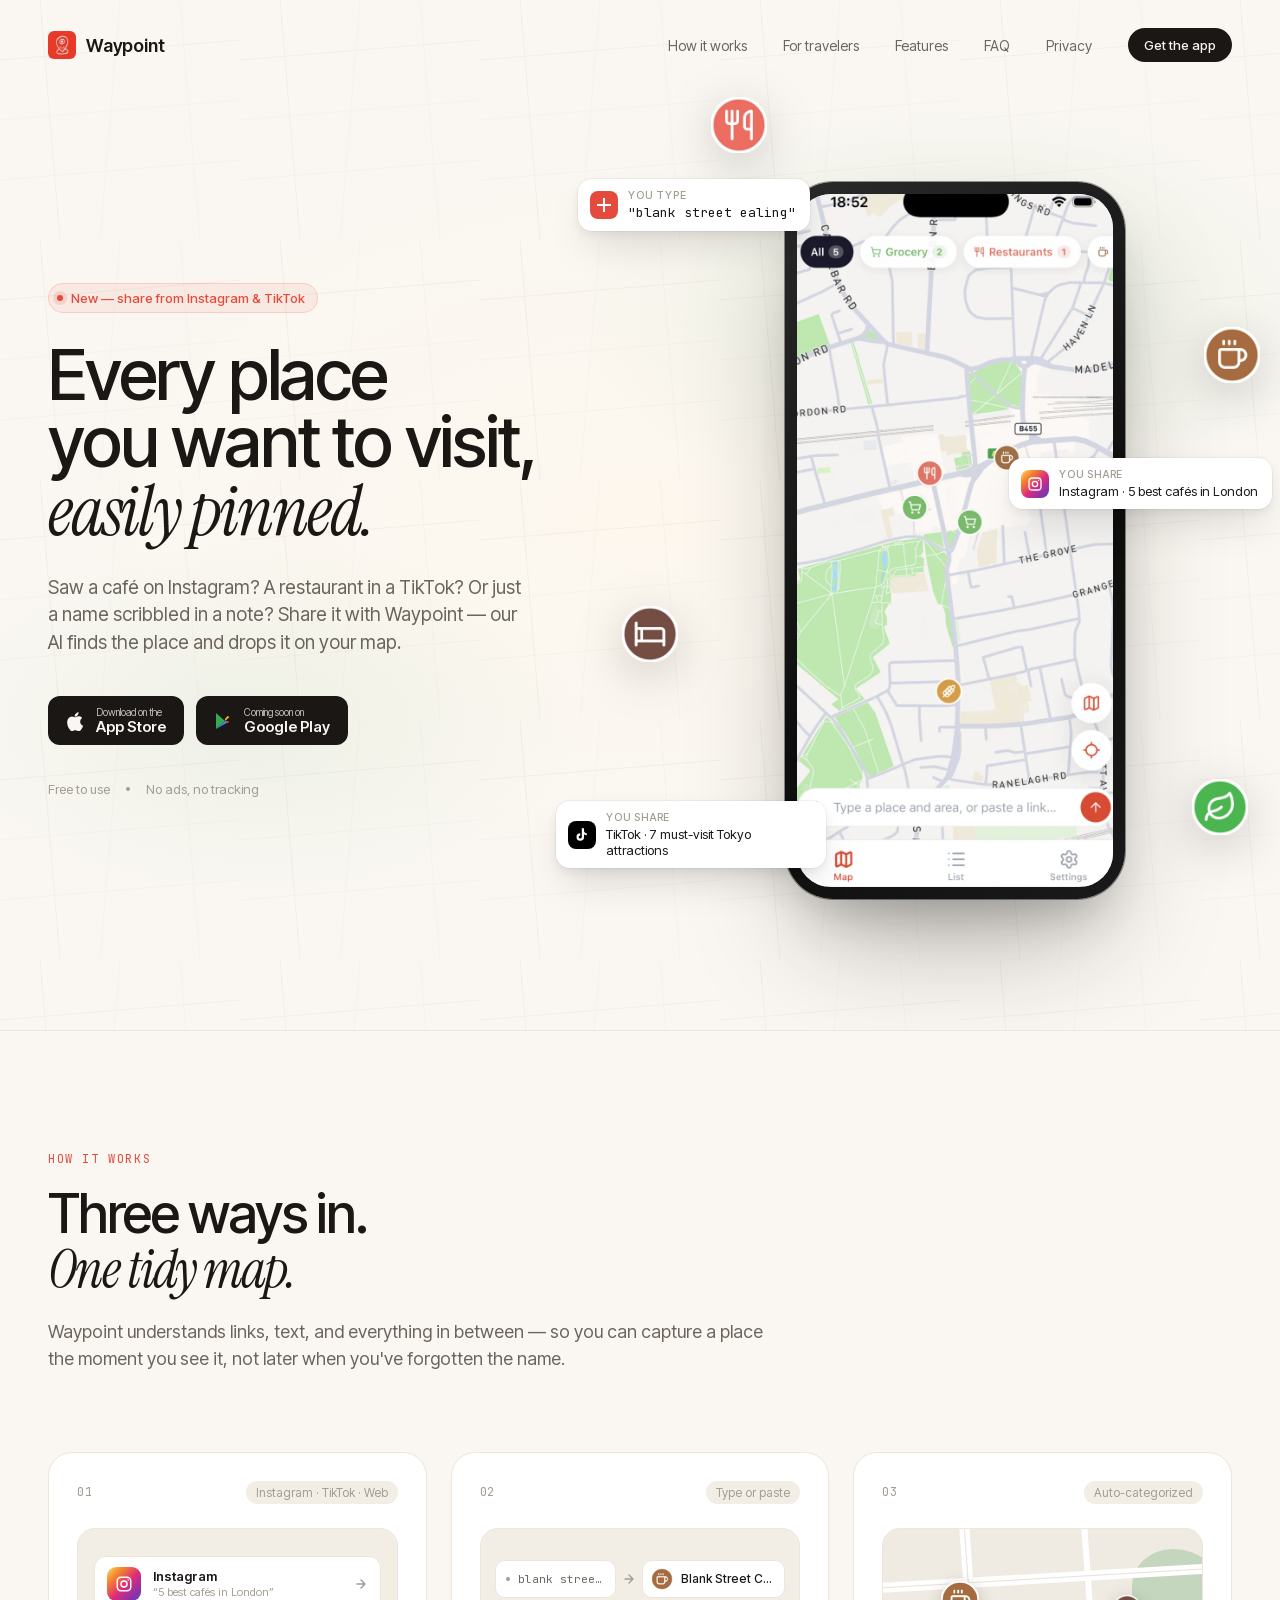
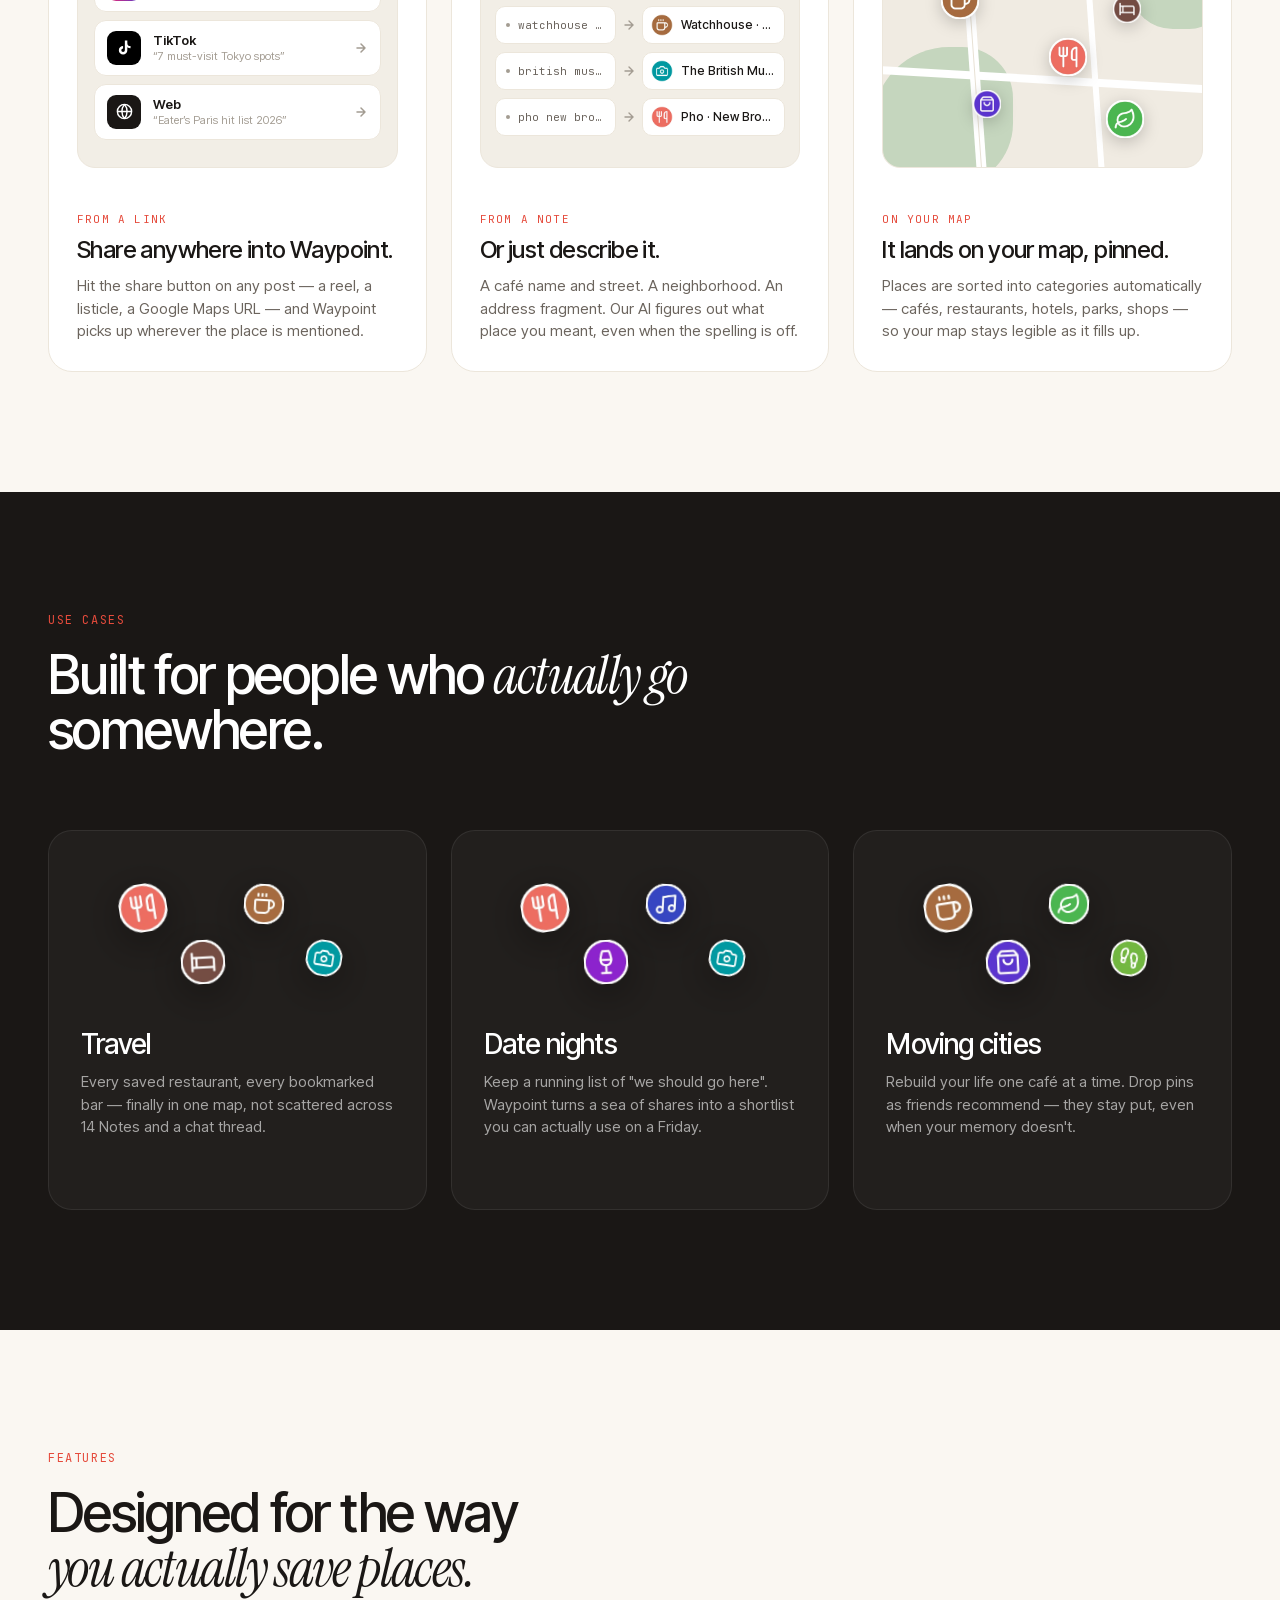
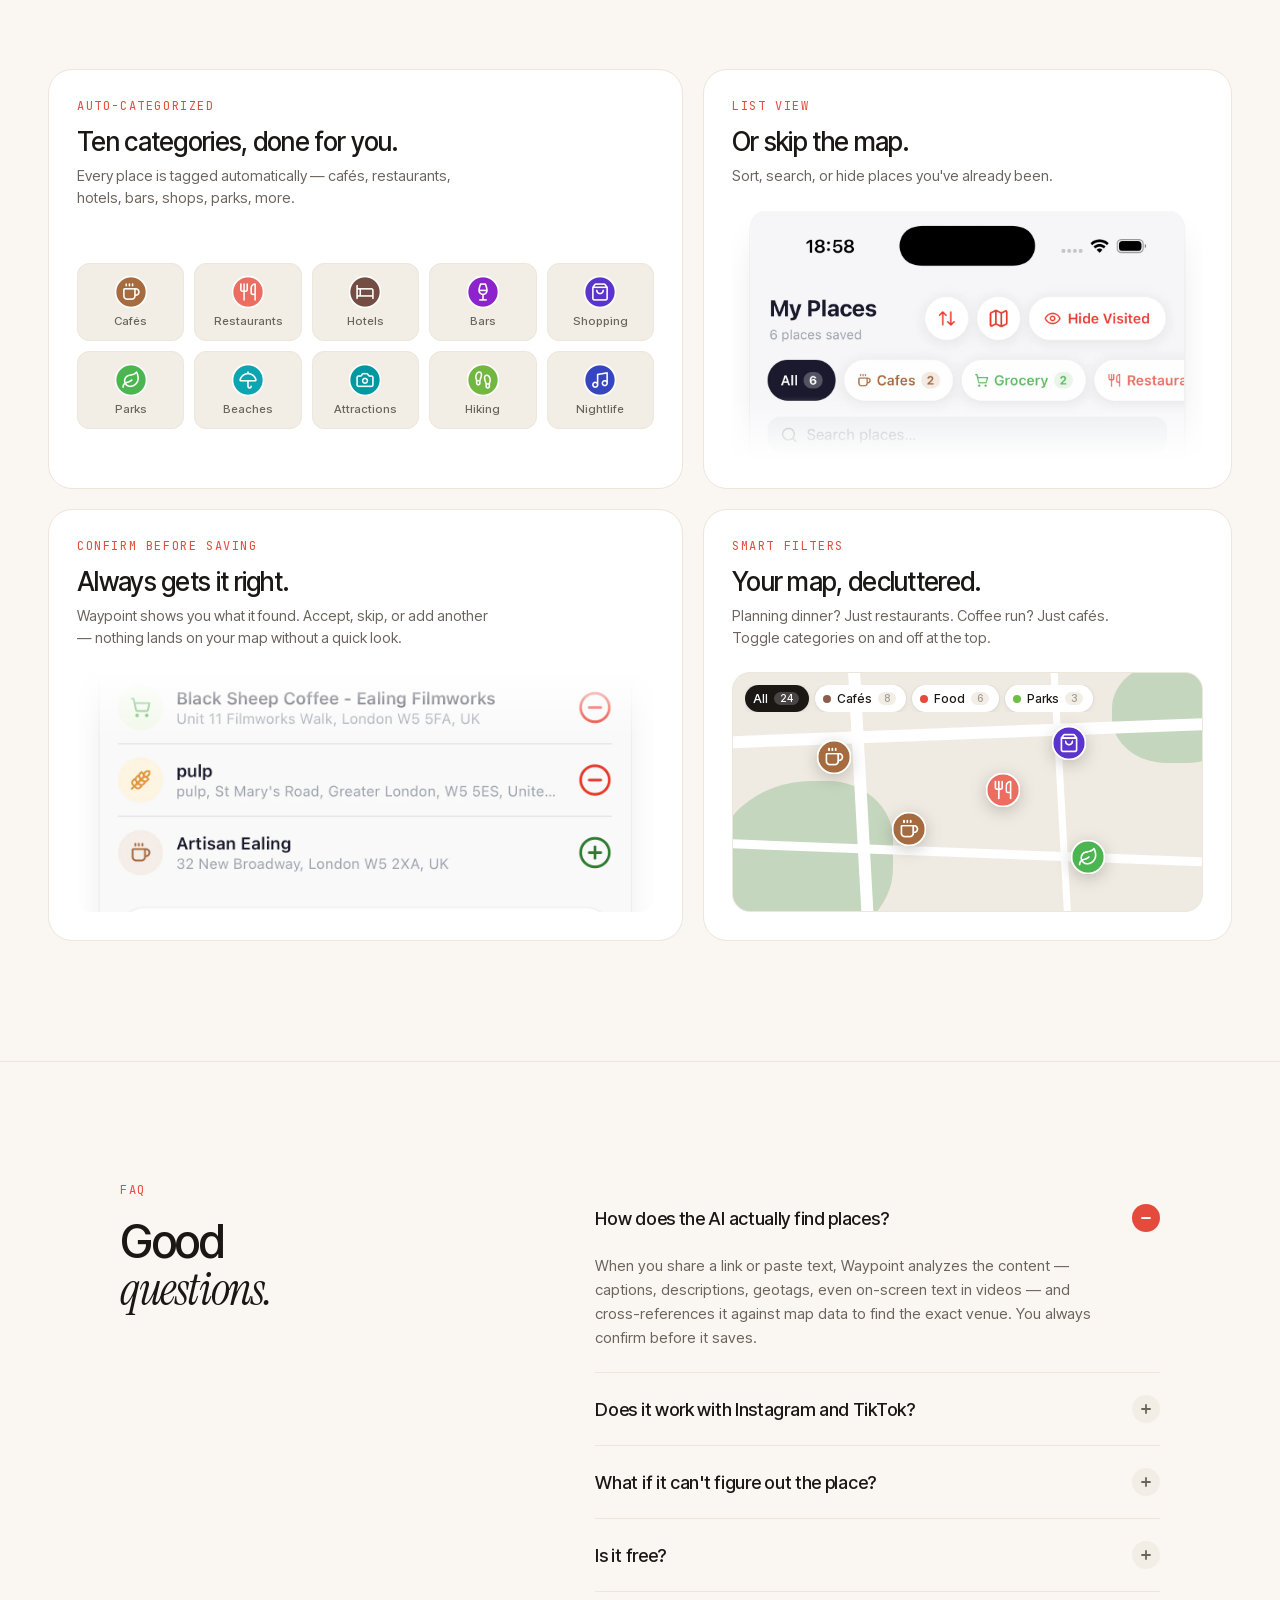
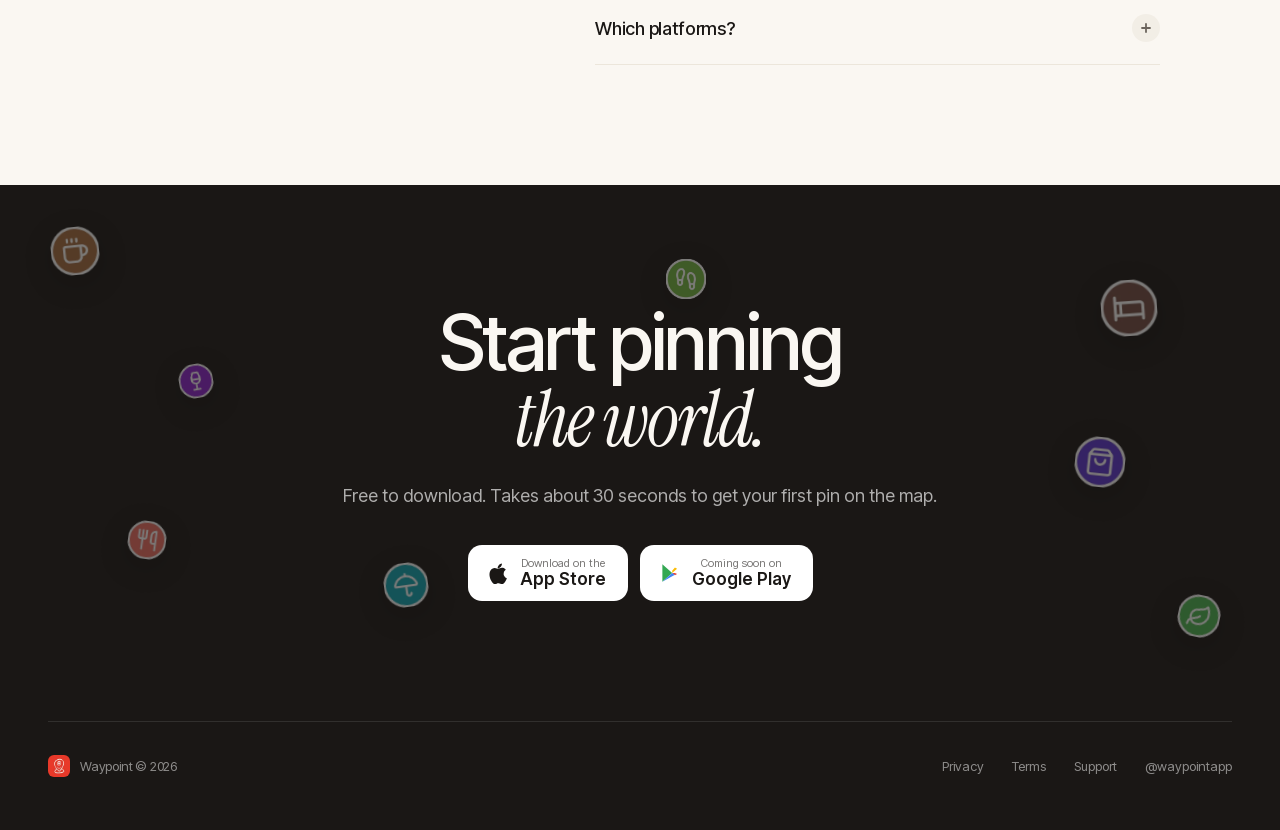
==== commit 8ea10692: "Launch polish: visual composition, interaction states, 78% lighter payload Visual/composition (verif" ====
--- a/index.html
+++ b/index.html
@@ -15,6 +15,9 @@
 <meta name="twitter:card" content="summary"/>
 <link rel="icon" href="assets/favicon.png" sizes="48x48" type="image/png"/>
 <link rel="apple-touch-icon" href="assets/apple-touch-icon.png"/>
+<link rel="preload" href="assets/fonts/inter-tight-latin.woff2" as="font" type="font/woff2" crossorigin/>
+<link rel="preload" href="assets/fonts/instrument-serif-italic-latin.woff2" as="font" type="font/woff2" crossorigin/>
+<link rel="preload" href="assets/fonts/jetbrains-mono-latin.woff2" as="font" type="font/woff2" crossorigin/>
 <link rel="stylesheet" href="styles.css"/>
 </head>
 <body>
@@ -41,7 +44,7 @@
   <!-- Nav -->
   <nav class="nav">
     <a class="brand" href="./">
-      <img src="assets/logo.png" alt=""/>
+      <img src="assets/logo-64.webp" alt=""/>
       <span>Waypoint</span>
     </a>
     <div class="nav-links">
@@ -84,23 +87,25 @@
       <div class="rating-row">
         <span>Free to use</span>
         <span class="dot"></span>
-        <span>Android coming soon</span>
+        <span>No ads, no tracking</span>
       </div>
     </div>
 
     <!-- Right: phone -->
     <div class="hero-phone-wrap">
-      <!-- Floating markers -->
-      <div class="float-pin" style="top:8%; left:-6%; animation: floatPin 6s ease-in-out 0s infinite;"><img src="assets/markers/marker_restaurant.png" alt=""/></div>
-      <div class="float-pin" style="top:24%; right:-10%; animation: floatPin 6s ease-in-out 0.4s infinite;"><img src="assets/markers/marker_cafe.png" alt=""/></div>
-      <div class="float-pin" style="top:58%; left:-12%; animation: floatPin 6s ease-in-out 0.8s infinite;"><img src="assets/markers/marker_hotel.png" alt=""/></div>
-      <div class="float-pin" style="bottom:14%; right:-6%; animation: floatPin 6s ease-in-out 1.2s infinite;"><img src="assets/markers/marker_park.png" alt=""/></div>
+      <!-- Floating markers — px offsets on the outboard sides: % offsets clipped
+           at the viewport edge (1280/1440), and the old restaurant spot hid behind
+           the "You type" callout -->
+      <div class="float-pin" style="top:-4%; left:6%; animation: floatPin 6s ease-in-out 0s infinite;"><img src="assets/markers/marker_restaurant.webp" alt=""/></div>
+      <div class="float-pin" style="top:24%; right:-28px; animation: floatPin 6s ease-in-out 0.4s infinite;"><img src="assets/markers/marker_cafe.webp" alt=""/></div>
+      <div class="float-pin" style="top:58%; left:-56px; animation: floatPin 6s ease-in-out 0.8s infinite;"><img src="assets/markers/marker_hotel.webp" alt=""/></div>
+      <div class="float-pin" style="bottom:14%; right:-16px; animation: floatPin 6s ease-in-out 1.2s infinite;"><img src="assets/markers/marker_park.webp" alt=""/></div>
 
       <!-- Phone -->
       <!-- 717px matches app_map.png's aspect at 340px wide (no empty strip below the screenshot) -->
       <div class="phone" style="width:340px; height:717px;">
         <div class="phone-screen">
-          <img src="assets/app_map.png" alt="Waypoint map screen" width="730" height="1600" fetchpriority="high"/>
+          <img src="assets/app_map.webp" alt="Waypoint map screen" width="730" height="1600" fetchpriority="high"/>
         </div>
       </div>
 
@@ -126,7 +131,8 @@
         </div>
       </div>
 
-      <div class="input-callout input-callout-tiktok" style="bottom:2%; left:-22%;">
+      <!-- bottom:10% keeps the card above the fold on ~900px-tall laptop viewports -->
+      <div class="input-callout input-callout-tiktok" style="bottom:10%; left:-22%;">
         <div class="callout-icon ic-tiktok">
           <svg aria-hidden="true" width="15" height="15" viewBox="0 0 24 24"><path d="M16 2v3.5a4.5 4.5 0 004.5 4.5V13a7.5 7.5 0 01-4.5-1.5V16a6 6 0 11-6-6v3.5a2.5 2.5 0 102.5 2.5V2H16z" fill="#fff"/></svg>
         </div>
@@ -192,22 +198,22 @@
             <div class="type-row">
               <div class="type-in"><span class="mini-dot"></span><span>blank street ealing</span></div>
               <div class="type-arrow"><svg aria-hidden="true" width="10" height="10" viewBox="0 0 10 10"><path d="M1 5h8M5 1l4 4-4 4" stroke="currentColor" stroke-width="1.4" fill="none" stroke-linecap="round"/></svg></div>
-              <div class="type-found"><img loading="lazy" decoding="async" src="assets/markers/marker_cafe.png" alt=""/><div class="match">Blank Street Coffee</div><span class="found-tag">Found</span></div>
+              <div class="type-found"><img loading="lazy" decoding="async" src="assets/markers/marker_cafe.webp" alt=""/><div class="match">Blank Street Coffee</div><span class="found-tag">Found</span></div>
             </div>
             <div class="type-row">
               <div class="type-in"><span class="mini-dot"></span><span>watchhouse mayfair</span></div>
               <div class="type-arrow"><svg aria-hidden="true" width="10" height="10" viewBox="0 0 10 10"><path d="M1 5h8M5 1l4 4-4 4" stroke="currentColor" stroke-width="1.4" fill="none" stroke-linecap="round"/></svg></div>
-              <div class="type-found"><img loading="lazy" decoding="async" src="assets/markers/marker_cafe.png" alt=""/><div class="match">Watchhouse · Mayfair</div><span class="found-tag">Found</span></div>
+              <div class="type-found"><img loading="lazy" decoding="async" src="assets/markers/marker_cafe.webp" alt=""/><div class="match">Watchhouse · Mayfair</div><span class="found-tag">Found</span></div>
             </div>
             <div class="type-row">
               <div class="type-in"><span class="mini-dot"></span><span>british museum</span></div>
               <div class="type-arrow"><svg aria-hidden="true" width="10" height="10" viewBox="0 0 10 10"><path d="M1 5h8M5 1l4 4-4 4" stroke="currentColor" stroke-width="1.4" fill="none" stroke-linecap="round"/></svg></div>
-              <div class="type-found"><img loading="lazy" decoding="async" src="assets/markers/marker_attraction.png" alt=""/><div class="match">The British Museum</div><span class="found-tag">Found</span></div>
+              <div class="type-found"><img loading="lazy" decoding="async" src="assets/markers/marker_attraction.webp" alt=""/><div class="match">The British Museum</div><span class="found-tag">Found</span></div>
             </div>
             <div class="type-row">
               <div class="type-in"><span class="mini-dot"></span><span>pho new broadway</span></div>
               <div class="type-arrow"><svg aria-hidden="true" width="10" height="10" viewBox="0 0 10 10"><path d="M1 5h8M5 1l4 4-4 4" stroke="currentColor" stroke-width="1.4" fill="none" stroke-linecap="round"/></svg></div>
-              <div class="type-found"><img loading="lazy" decoding="async" src="assets/markers/marker_restaurant.png" alt=""/><div class="match">Pho · New Broadway</div><span class="found-tag">Found</span></div>
+              <div class="type-found"><img loading="lazy" decoding="async" src="assets/markers/marker_restaurant.webp" alt=""/><div class="match">Pho · New Broadway</div><span class="found-tag">Found</span></div>
             </div>
           </div>
         </div>
@@ -236,11 +242,11 @@
               <path d="M-20 60 L 320 40" stroke="#e8e1d4" stroke-width="1"/>
               <path d="M80 -20 L 100 260" stroke="#e8e1d4" stroke-width="1"/>
             </svg>
-            <img loading="lazy" decoding="async" class="pin" src="assets/markers/marker_cafe.png" alt="" style="top:22%; left:18%; width:38px; height:38px;"/>
-            <img loading="lazy" decoding="async" class="pin" src="assets/markers/marker_restaurant.png" alt="" style="top:46%; left:52%; width:38px; height:38px;"/>
-            <img loading="lazy" decoding="async" class="pin" src="assets/markers/marker_shopping.png" alt="" style="top:68%; left:28%; width:28px; height:28px;"/>
-            <img loading="lazy" decoding="async" class="pin" src="assets/markers/marker_hotel.png" alt="" style="top:28%; left:72%; width:28px; height:28px;"/>
-            <img loading="lazy" decoding="async" class="pin" src="assets/markers/marker_park.png" alt="" style="top:72%; left:70%; width:38px; height:38px;"/>
+            <img loading="lazy" decoding="async" class="pin" src="assets/markers/marker_cafe.webp" alt="" style="top:22%; left:18%; width:38px; height:38px;"/>
+            <img loading="lazy" decoding="async" class="pin" src="assets/markers/marker_restaurant.webp" alt="" style="top:46%; left:52%; width:38px; height:38px;"/>
+            <img loading="lazy" decoding="async" class="pin" src="assets/markers/marker_shopping.webp" alt="" style="top:68%; left:28%; width:28px; height:28px;"/>
+            <img loading="lazy" decoding="async" class="pin" src="assets/markers/marker_hotel.webp" alt="" style="top:28%; left:72%; width:28px; height:28px;"/>
+            <img loading="lazy" decoding="async" class="pin" src="assets/markers/marker_park.webp" alt="" style="top:72%; left:70%; width:38px; height:38px;"/>
           </div>
         </div>
         <div class="step-body">
@@ -264,10 +270,10 @@
     <div class="grid-3" style="margin-top:72px;">
       <div class="use-card">
         <div class="use-pins">
-          <img loading="lazy" decoding="async" src="assets/markers/marker_restaurant.png" alt="" style="top:15%; left:12%; width:48px; height:48px; transform:rotate(-9deg);"/>
-          <img loading="lazy" decoding="async" src="assets/markers/marker_hotel.png" alt="" style="top:55%; left:32%; width:44px; height:44px; transform:rotate(-3deg);"/>
-          <img loading="lazy" decoding="async" src="assets/markers/marker_cafe.png" alt="" style="top:15%; left:52%; width:40px; height:40px; transform:rotate(3deg);"/>
-          <img loading="lazy" decoding="async" src="assets/markers/marker_attraction.png" alt="" style="top:55%; left:72%; width:36px; height:36px; transform:rotate(9deg);"/>
+          <img loading="lazy" decoding="async" src="assets/markers/marker_restaurant.webp" alt="" style="top:15%; left:12%; width:48px; height:48px; transform:rotate(-9deg);"/>
+          <img loading="lazy" decoding="async" src="assets/markers/marker_hotel.webp" alt="" style="top:55%; left:32%; width:44px; height:44px; transform:rotate(-3deg);"/>
+          <img loading="lazy" decoding="async" src="assets/markers/marker_cafe.webp" alt="" style="top:15%; left:52%; width:40px; height:40px; transform:rotate(3deg);"/>
+          <img loading="lazy" decoding="async" src="assets/markers/marker_attraction.webp" alt="" style="top:55%; left:72%; width:36px; height:36px; transform:rotate(9deg);"/>
         </div>
         <h3>Travel</h3>
         <p>Every saved restaurant, every bookmarked bar — finally in one map, not scattered across 14 Notes and a chat thread.</p>
@@ -275,9 +281,10 @@
 
       <div class="use-card">
         <div class="use-pins">
-          <img loading="lazy" decoding="async" src="assets/markers/marker_restaurant.png" alt="" style="top:15%; left:12%; width:48px; height:48px; transform:rotate(-9deg);"/>
-          <img loading="lazy" decoding="async" src="assets/markers/marker_bar.png" alt="" style="top:55%; left:32%; width:44px; height:44px; transform:rotate(-3deg);"/>
-          <img loading="lazy" decoding="async" src="assets/markers/marker_nightclub.png" alt="" style="top:15%; left:52%; width:40px; height:40px; transform:rotate(3deg);"/>
+          <img loading="lazy" decoding="async" src="assets/markers/marker_restaurant.webp" alt="" style="top:15%; left:12%; width:48px; height:48px; transform:rotate(-9deg);"/>
+          <img loading="lazy" decoding="async" src="assets/markers/marker_bar.webp" alt="" style="top:55%; left:32%; width:44px; height:44px; transform:rotate(-3deg);"/>
+          <img loading="lazy" decoding="async" src="assets/markers/marker_nightclub.webp" alt="" style="top:15%; left:52%; width:40px; height:40px; transform:rotate(3deg);"/>
+          <img loading="lazy" decoding="async" src="assets/markers/marker_attraction.webp" alt="" style="top:55%; left:72%; width:36px; height:36px; transform:rotate(9deg);"/>
         </div>
         <h3>Date nights</h3>
         <p>Keep a running list of "we should go here". Waypoint turns a sea of shares into a shortlist you can actually use on a Friday.</p>
@@ -285,10 +292,10 @@
 
       <div class="use-card">
         <div class="use-pins">
-          <img loading="lazy" decoding="async" src="assets/markers/marker_cafe.png" alt="" style="top:15%; left:12%; width:48px; height:48px; transform:rotate(-9deg);"/>
-          <img loading="lazy" decoding="async" src="assets/markers/marker_shopping.png" alt="" style="top:55%; left:32%; width:44px; height:44px; transform:rotate(-3deg);"/>
-          <img loading="lazy" decoding="async" src="assets/markers/marker_park.png" alt="" style="top:15%; left:52%; width:40px; height:40px; transform:rotate(3deg);"/>
-          <img loading="lazy" decoding="async" src="assets/markers/marker_hiking.png" alt="" style="top:55%; left:72%; width:36px; height:36px; transform:rotate(9deg);"/>
+          <img loading="lazy" decoding="async" src="assets/markers/marker_cafe.webp" alt="" style="top:15%; left:12%; width:48px; height:48px; transform:rotate(-9deg);"/>
+          <img loading="lazy" decoding="async" src="assets/markers/marker_shopping.webp" alt="" style="top:55%; left:32%; width:44px; height:44px; transform:rotate(-3deg);"/>
+          <img loading="lazy" decoding="async" src="assets/markers/marker_park.webp" alt="" style="top:15%; left:52%; width:40px; height:40px; transform:rotate(3deg);"/>
+          <img loading="lazy" decoding="async" src="assets/markers/marker_hiking.webp" alt="" style="top:55%; left:72%; width:36px; height:36px; transform:rotate(9deg);"/>
         </div>
         <h3>Moving cities</h3>
         <p>Rebuild your life one café at a time. Drop pins as friends recommend — they stay put, even when your memory doesn't.</p>
@@ -312,16 +319,16 @@
         <h3>Ten categories, done for you.</h3>
         <p>Every place is tagged automatically — cafés, restaurants, hotels, bars, shops, parks, more.</p>
         <div class="category-grid">
-          <div class="cat-cell"><img loading="lazy" decoding="async" src="assets/markers/marker_cafe.png" alt=""/><span>Cafés</span></div>
-          <div class="cat-cell"><img loading="lazy" decoding="async" src="assets/markers/marker_restaurant.png" alt=""/><span>Restaurants</span></div>
-          <div class="cat-cell"><img loading="lazy" decoding="async" src="assets/markers/marker_hotel.png" alt=""/><span>Hotels</span></div>
-          <div class="cat-cell"><img loading="lazy" decoding="async" src="assets/markers/marker_bar.png" alt=""/><span>Bars</span></div>
-          <div class="cat-cell"><img loading="lazy" decoding="async" src="assets/markers/marker_shopping.png" alt=""/><span>Shopping</span></div>
-          <div class="cat-cell"><img loading="lazy" decoding="async" src="assets/markers/marker_park.png" alt=""/><span>Parks</span></div>
-          <div class="cat-cell"><img loading="lazy" decoding="async" src="assets/markers/marker_beach.png" alt=""/><span>Beaches</span></div>
-          <div class="cat-cell"><img loading="lazy" decoding="async" src="assets/markers/marker_attraction.png" alt=""/><span>Attractions</span></div>
-          <div class="cat-cell"><img loading="lazy" decoding="async" src="assets/markers/marker_hiking.png" alt=""/><span>Hiking</span></div>
-          <div class="cat-cell"><img loading="lazy" decoding="async" src="assets/markers/marker_nightclub.png" alt=""/><span>Nightlife</span></div>
+          <div class="cat-cell"><img loading="lazy" decoding="async" src="assets/markers/marker_cafe.webp" alt=""/><span>Cafés</span></div>
+          <div class="cat-cell"><img loading="lazy" decoding="async" src="assets/markers/marker_restaurant.webp" alt=""/><span>Restaurants</span></div>
+          <div class="cat-cell"><img loading="lazy" decoding="async" src="assets/markers/marker_hotel.webp" alt=""/><span>Hotels</span></div>
+          <div class="cat-cell"><img loading="lazy" decoding="async" src="assets/markers/marker_bar.webp" alt=""/><span>Bars</span></div>
+          <div class="cat-cell"><img loading="lazy" decoding="async" src="assets/markers/marker_shopping.webp" alt=""/><span>Shopping</span></div>
+          <div class="cat-cell"><img loading="lazy" decoding="async" src="assets/markers/marker_park.webp" alt=""/><span>Parks</span></div>
+          <div class="cat-cell"><img loading="lazy" decoding="async" src="assets/markers/marker_beach.webp" alt=""/><span>Beaches</span></div>
+          <div class="cat-cell"><img loading="lazy" decoding="async" src="assets/markers/marker_attraction.webp" alt=""/><span>Attractions</span></div>
+          <div class="cat-cell"><img loading="lazy" decoding="async" src="assets/markers/marker_hiking.webp" alt=""/><span>Hiking</span></div>
+          <div class="cat-cell"><img loading="lazy" decoding="async" src="assets/markers/marker_nightclub.webp" alt=""/><span>Nightlife</span></div>
         </div>
       </div>
 
@@ -330,7 +337,7 @@
         <div class="eyebrow">List view</div>
         <h3>Or skip the map.</h3>
         <p>Sort, search, or hide places you've already been.</p>
-        <div class="shot-wrap"><img loading="lazy" decoding="async" src="assets/app_list.png" alt="Waypoint list view"/></div>
+        <div class="shot-wrap"><img loading="lazy" decoding="async" src="assets/app_list.webp" alt="Waypoint list view"/></div>
       </div>
 
       <!-- Results -->
@@ -338,7 +345,8 @@
         <div class="eyebrow">Confirm before saving</div>
         <h3>Always gets it right.</h3>
         <p>Waypoint shows you what it found. Accept, skip, or add another — nothing lands on your map without a quick look.</p>
-        <div class="shot-wrap"><img loading="lazy" decoding="async" src="assets/app_results.png" alt="Waypoint results confirmation"/></div>
+        <!-- bottom-anchored: the confirm sheet this copy describes is in the lower half of the screenshot -->
+        <div class="shot-wrap shot-wrap-bottom"><img loading="lazy" decoding="async" src="assets/app_results.webp" alt="Waypoint results confirmation"/></div>
       </div>
 
       <!-- Filters on map -->
@@ -355,11 +363,11 @@
             <path d="M-20 170 L 500 190" stroke="#fff" stroke-width="9"/>
             <path d="M320 -20 L 340 340" stroke="#fff" stroke-width="7"/>
           </svg>
-          <img loading="lazy" decoding="async" class="pin" src="assets/markers/marker_cafe.png" alt="" style="top:28%; left:18%;"/>
-          <img loading="lazy" decoding="async" class="pin" src="assets/markers/marker_restaurant.png" alt="" style="top:42%; left:54%;"/>
-          <img loading="lazy" decoding="async" class="pin" src="assets/markers/marker_cafe.png" alt="" style="top:58%; left:34%;"/>
-          <img loading="lazy" decoding="async" class="pin" src="assets/markers/marker_park.png" alt="" style="top:70%; left:72%;"/>
-          <img loading="lazy" decoding="async" class="pin" src="assets/markers/marker_shopping.png" alt="" style="top:22%; left:68%;"/>
+          <img loading="lazy" decoding="async" class="pin" src="assets/markers/marker_cafe.webp" alt="" style="top:28%; left:18%;"/>
+          <img loading="lazy" decoding="async" class="pin" src="assets/markers/marker_restaurant.webp" alt="" style="top:42%; left:54%;"/>
+          <img loading="lazy" decoding="async" class="pin" src="assets/markers/marker_cafe.webp" alt="" style="top:58%; left:34%;"/>
+          <img loading="lazy" decoding="async" class="pin" src="assets/markers/marker_park.webp" alt="" style="top:70%; left:72%;"/>
+          <img loading="lazy" decoding="async" class="pin" src="assets/markers/marker_shopping.webp" alt="" style="top:22%; left:68%;"/>
           <div class="filter-chips">
             <div class="chip active"><span>All</span><span class="count">24</span></div>
             <div class="chip"><span class="swatch" style="background:#8B5E4C;"></span><span>Cafés</span><span class="count">8</span></div>
@@ -422,14 +430,14 @@
 <!-- ══════════════════════ FOOTER CTA ══════════════════════ -->
 <section id="download" class="footer-cta">
   <div class="pin-shower">
-    <img loading="lazy" decoding="async" src="assets/markers/marker_cafe.png" alt="" style="top:8%; left:4%; width:48px; height:48px; opacity:0.85; transform:rotate(-6deg);"/>
-    <img loading="lazy" decoding="async" src="assets/markers/marker_restaurant.png" alt="" style="top:64%; left:10%; width:38px; height:38px; opacity:0.85; transform:rotate(8deg);"/>
-    <img loading="lazy" decoding="async" src="assets/markers/marker_hotel.png" alt="" style="top:18%; left:86%; width:56px; height:56px; opacity:0.85; transform:rotate(-4deg);"/>
-    <img loading="lazy" decoding="async" src="assets/markers/marker_park.png" alt="" style="top:78%; left:92%; width:42px; height:42px; opacity:0.85; transform:rotate(12deg);"/>
-    <img loading="lazy" decoding="async" src="assets/markers/marker_bar.png" alt="" style="top:34%; left:14%; width:34px; height:34px; opacity:0.85; transform:rotate(-10deg);"/>
-    <img loading="lazy" decoding="async" src="assets/markers/marker_shopping.png" alt="" style="top:48%; left:84%; width:50px; height:50px; opacity:0.85; transform:rotate(6deg);"/>
-    <img loading="lazy" decoding="async" src="assets/markers/marker_hiking.png" alt="" style="top:14%; left:52%; width:40px; height:40px; opacity:0.85; transform:rotate(0deg);"/>
-    <img loading="lazy" decoding="async" src="assets/markers/marker_beach.png" alt="" style="top:72%; left:42%; width:44px; height:44px; opacity:0.85; transform:rotate(-8deg);"/>
+    <img loading="lazy" decoding="async" src="assets/markers/marker_cafe.webp" alt="" style="top:8%; left:4%; width:48px; height:48px; opacity:0.85; transform:rotate(-6deg);"/>
+    <img loading="lazy" decoding="async" src="assets/markers/marker_restaurant.webp" alt="" style="top:64%; left:10%; width:38px; height:38px; opacity:0.85; transform:rotate(8deg);"/>
+    <img loading="lazy" decoding="async" src="assets/markers/marker_hotel.webp" alt="" style="top:18%; left:86%; width:56px; height:56px; opacity:0.85; transform:rotate(-4deg);"/>
+    <img loading="lazy" decoding="async" src="assets/markers/marker_park.webp" alt="" style="top:78%; left:92%; width:42px; height:42px; opacity:0.85; transform:rotate(12deg);"/>
+    <img loading="lazy" decoding="async" src="assets/markers/marker_bar.webp" alt="" style="top:34%; left:14%; width:34px; height:34px; opacity:0.85; transform:rotate(-10deg);"/>
+    <img loading="lazy" decoding="async" src="assets/markers/marker_shopping.webp" alt="" style="top:48%; left:84%; width:50px; height:50px; opacity:0.85; transform:rotate(6deg);"/>
+    <img loading="lazy" decoding="async" src="assets/markers/marker_hiking.webp" alt="" style="top:14%; left:52%; width:40px; height:40px; opacity:0.85; transform:rotate(0deg);"/>
+    <img loading="lazy" decoding="async" src="assets/markers/marker_beach.webp" alt="" style="top:72%; left:30%; width:44px; height:44px; opacity:0.85; transform:rotate(-8deg);"/>
   </div>
 
   <div class="footer-cta-inner">
@@ -450,7 +458,7 @@
 
   <footer class="footer-bottom">
     <a class="brand" href="./" style="color:inherit;">
-      <img loading="lazy" decoding="async" src="assets/logo.png" alt=""/>
+      <img loading="lazy" decoding="async" src="assets/logo-64.webp" alt=""/>
       <span>Waypoint © 2026</span>
     </a>
     <div class="footer-links">
--- a/styles.css
+++ b/styles.css
@@ -13,14 +13,7 @@
   src: url(assets/fonts/inter-tight-latin.woff2) format('woff2');
   unicode-range: U+0000-00FF, U+0131, U+0152-0153, U+02BB-02BC, U+02C6, U+02DA, U+02DC, U+0304, U+0308, U+0329, U+2000-206F, U+20AC, U+2122, U+2191, U+2193, U+2212, U+2215, U+FEFF, U+FFFD;
 }
-@font-face {
-  font-family: 'Instrument Serif';
-  font-style: normal;
-  font-weight: 400;
-  font-display: swap;
-  src: url(assets/fonts/instrument-serif-latin.woff2) format('woff2');
-  unicode-range: U+0000-00FF, U+0131, U+0152-0153, U+02BB-02BC, U+02C6, U+02DA, U+02DC, U+0304, U+0308, U+0329, U+2000-206F, U+20AC, U+2122, U+2191, U+2193, U+2212, U+2215, U+FEFF, U+FFFD;
-}
+/* Only the italic face ships — every Instrument Serif use goes through .serif (italic) */
 @font-face {
   font-family: 'Instrument Serif';
   font-style: italic;
@@ -67,8 +60,17 @@
   -moz-osx-font-smoothing: grayscale;
 }
 
-a { color: inherit; }
+a { color: inherit; transition: opacity 0.15s ease; }
 a:hover { opacity: 0.7; }
+a[aria-disabled="true"] { cursor: default; }
+a[aria-disabled="true"]:hover { opacity: 1; }
+
+:focus-visible { outline: 2px solid var(--primary); outline-offset: 2px; }
+.dark-section :focus-visible, .footer-cta :focus-visible { outline-color: #fff; }
+
+@media (prefers-reduced-motion: no-preference) {
+  html { scroll-behavior: smooth; }
+}
 
 ::selection { background: var(--primary); color: #fff; }
 
@@ -186,7 +188,6 @@
 .store-btn.light .sb-top { font-size: 11px; opacity: 0.6; }
 .store-btn.light .sb-main { font-size: 17px; }
 
-.stars { display: flex; gap: 2px; }
 .rating-row {
   margin-top: 36px;
   display: flex;
@@ -253,6 +254,8 @@
   color: var(--ink);
   text-wrap: balance;
 }
+/* Keep the styled phrase on one line — avoids a one-word orphan at narrow widths */
+.hero h1 .serif { white-space: nowrap; }
 .hero .lede {
   margin-top: 28px;
   margin-bottom: 40px;
@@ -450,6 +453,12 @@
   font-size: 10px; color: #2B9353; font-weight: 600;
   letter-spacing: 0.3px; text-transform: uppercase; flex-shrink: 0;
 }
+/* In the 3-column layout the tag starves the place names (~5 visible chars);
+   the marker icon already signals success, so drop the tag there */
+@media (min-width: 901px) {
+  .found-tag { display: none; }
+  .type-found { flex: 1.25; }
+}
 
 /* Visual: mini map */
 .mini-map {
@@ -498,7 +507,8 @@
 .feature-tile h3 { margin: 0; font-size: 26px; font-weight: 500; letter-spacing: -0.7px; color: var(--ink); }
 .feature-tile > p { margin-top: 8px; margin-bottom: 0; font-size: 14.5px; line-height: 1.5; color: var(--ink-2); max-width: 420px; }
 
-.category-grid { margin-top: 24px; display: grid; grid-template-columns: repeat(5, 1fr); gap: 10px; }
+/* auto margins center the grid in the tile's leftover height (desktop min-height) */
+.category-grid { margin: auto 0; padding-top: 24px; display: grid; grid-template-columns: repeat(5, 1fr); gap: 10px; }
 .cat-cell {
   display: flex; flex-direction: column; align-items: center; gap: 6px;
   padding: 12px 6px;
@@ -514,6 +524,19 @@
   position: absolute; top: 0; left: 50%; transform: translateX(-50%);
   width: 92%; border-radius: 18px;
   box-shadow: 0 20px 40px -10px rgba(0, 0, 0, 0.12), 0 0 0 1px rgba(0, 0, 0, 0.05);
+}
+/* Fade the severed screenshot edge so the crop reads as deliberate */
+.shot-wrap::after {
+  content: ''; position: absolute; left: 0; right: 0; bottom: 0; height: 64px;
+  background: linear-gradient(to bottom, transparent, #fff);
+  pointer-events: none;
+}
+/* Bottom-anchored variant: frames the confirm sheet the tile's copy describes.
+   The 16% Y-shift hides the tab bar/input below the tile edge. */
+.shot-wrap-bottom img { top: auto; bottom: 0; transform: translate(-50%, 16%); }
+.shot-wrap-bottom::after {
+  bottom: auto; top: 0;
+  background: linear-gradient(to top, transparent, #fff);
 }
 
 .filter-map {
@@ -563,6 +586,8 @@
   display: flex; align-items: center; justify-content: center;
   transition: all 0.2s ease; flex-shrink: 0; margin-left: 16px;
 }
+.faq-q:hover .faq-toggle { background: var(--line); }
+.faq-item.open .faq-q:hover .faq-toggle { background: var(--primary); }
 .faq-item.open .faq-toggle { background: var(--primary); color: #fff; }
 .faq-toggle .plus-v { transition: opacity 0.2s ease; }
 .faq-item.open .faq-toggle .plus-v { opacity: 0; }
@@ -583,7 +608,8 @@
   position: relative;
   overflow: hidden;
 }
-.pin-shower { position: absolute; inset: 0; pointer-events: none; opacity: 0.5; }
+/* 120px bottom inset keeps the scatter clear of the .footer-bottom legal row */
+.pin-shower { position: absolute; inset: 0 0 120px 0; pointer-events: none; opacity: 0.5; }
 .pin-shower img { position: absolute; filter: drop-shadow(0 8px 16px rgba(0, 0, 0, 0.4)); }
 .footer-cta-inner { position: relative; z-index: 2; max-width: 720px; margin: 0 auto; text-align: center; }
 .footer-h2 {
@@ -609,11 +635,11 @@
 .footer-bottom .brand span { font-weight: 400; font-size: 13px; color: rgba(255, 255, 255, 0.5); }
 .footer-bottom img { width: 22px; height: 22px; }
 .footer-links { display: flex; gap: 28px; }
-.footer-links a { text-decoration: none; }
+.footer-links a { text-decoration: none; padding: 8px 0; }
 
 /* ── Privacy page ──────────────────────────── */
 .legal {
-  max-width: 760px;
+  max-width: 700px; /* ~80ch measure at 16px — 760px ran to ~95ch */
   margin: 0 auto;
   padding: 64px 48px 96px;
 }
@@ -631,13 +657,19 @@
 }
 .legal h3 {
   margin: 28px 0 8px;
-  font-size: 17px; font-weight: 600; color: var(--ink);
+  font-size: 18px; font-weight: 600; color: var(--ink);
 }
 .legal p { font-size: 16px; line-height: 1.65; color: var(--ink-2); margin: 0 0 16px; }
 .legal ul { margin: 0 0 16px; padding-left: 22px; }
 .legal li { font-size: 16px; line-height: 1.6; color: var(--ink-2); margin-bottom: 6px; }
 .legal a { color: var(--primary); text-decoration: none; }
 .legal a:hover { text-decoration: underline; opacity: 1; }
+/* In-body links need more than color to be distinguishable (WCAG 1.4.1) */
+.legal p a, .legal li a {
+  text-decoration: underline;
+  text-underline-offset: 3px;
+  text-decoration-thickness: 1px;
+}
 .legal .addr {
   background: var(--bg-soft);
   border: 1px solid var(--line);
@@ -647,6 +679,26 @@
 }
 .legal .addr p { margin: 0; line-height: 1.55; color: var(--ink); }
 .legal hr { border: none; border-top: 1px solid var(--line); margin: 56px 0 0; }
+
+/* Compact footer for the legal pages */
+.footer-light {
+  max-width: 700px;
+  margin: 24px auto 0;
+  padding: 28px 48px 56px;
+  border-top: 1px solid var(--line);
+  display: flex; align-items: center; justify-content: space-between;
+  flex-wrap: wrap; gap: 16px;
+  font-size: 13px; color: var(--ink-3);
+}
+.footer-light .footer-links { gap: 24px; }
+.footer-light a { color: var(--ink-2); }
+
+@media print {
+  .nav-cta, .mobile-cta { display: none; }
+  .legal a, .legal p a, .legal li a { color: var(--ink); text-decoration: underline; }
+  .legal { max-width: none; padding: 0; }
+  .footer-light { display: none; }
+}
 
 /* ── Responsive ────────────────────────────── */
 @media (max-width: 900px) {
@@ -655,7 +707,16 @@
   .nav .mobile-cta { display: inline-flex; }
 
   .hero-grid { grid-template-columns: 1fr; padding: 24px 20px 60px; gap: 16px; }
-  .hero-phone-wrap { min-height: auto; padding-top: 24px; padding-bottom: 80px; }
+  /* 56px top padding gives the pinned "You type" callout room above the phone
+     so it doesn't sit on the status bar / island */
+  .hero-phone-wrap { min-height: auto; padding-top: 56px; padding-bottom: 80px; }
+
+  /* Float pins: hug the phone with fixed insets instead of the inline
+     percentage offsets, which clip at the viewport edge when stacked */
+  .float-pin:nth-child(1) { top: 18% !important; left: calc(50% - 250px) !important; right: auto !important; }
+  .float-pin:nth-child(2) { top: 12% !important; right: calc(50% - 250px) !important; left: auto !important; }
+  .float-pin:nth-child(3) { top: 58% !important; left: calc(50% - 250px) !important; right: auto !important; }
+  .float-pin:nth-child(4) { bottom: 10% !important; right: calc(50% - 250px) !important; left: auto !important; top: auto !important; }
   .hero h1 { font-size: 44px; letter-spacing: -1.4px; }
   .hero .lede { font-size: 16px; margin-top: 20px; margin-bottom: 28px; }
 
@@ -669,6 +730,7 @@
   .grid-2 { grid-template-columns: 1fr; gap: 16px; }
   .step-card { min-height: auto; padding: 24px; }
   .feature-tile { min-height: auto; padding: 22px; }
+  .use-card { min-height: auto; padding: 24px; }
   /* .shot-wrap's only child is absolutely positioned; without the tile's
      min-height it collapses to 0 and hides the screenshot */
   .shot-wrap { min-height: 300px; }
@@ -682,15 +744,25 @@
   .faq-grid { grid-template-columns: 1fr; gap: 32px; }
 
   .footer-h2 { font-size: 48px; letter-spacing: -1.6px; }
+  .footer-cta { padding: 72px 20px 32px; }
   .footer-bottom { flex-direction: column; align-items: flex-start; gap: 20px; }
+  /* Quieter scatter on small screens; hide the center pin that lands on the headline */
+  .pin-shower { opacity: 0.25; }
+  .pin-shower img:nth-child(7) { display: none; }
+  .footer-light { padding: 28px 20px 48px; }
 
   .legal { padding: 40px 20px 72px; }
 }
 
 @media (max-width: 540px) {
   .hero h1 { font-size: 36px; }
-  .category-grid { grid-template-columns: repeat(3, 1fr); }
+  /* 2 columns divide the 10 categories evenly — 3 columns orphaned "Nightlife" */
+  .category-grid { grid-template-columns: repeat(2, 1fr); }
   .input-callout-tiktok { display: none; }
+  .float-pin { display: none; }
+  /* TikTok callout is hidden here — reclaim the space it reserved */
+  .hero-phone-wrap { padding-bottom: 40px; }
+  .filter-chips { flex-wrap: wrap; }
   /* The phone's inline 340px width overflows 320-360px viewports;
      scale it down while keeping the frame's aspect ratio */
   .phone {
